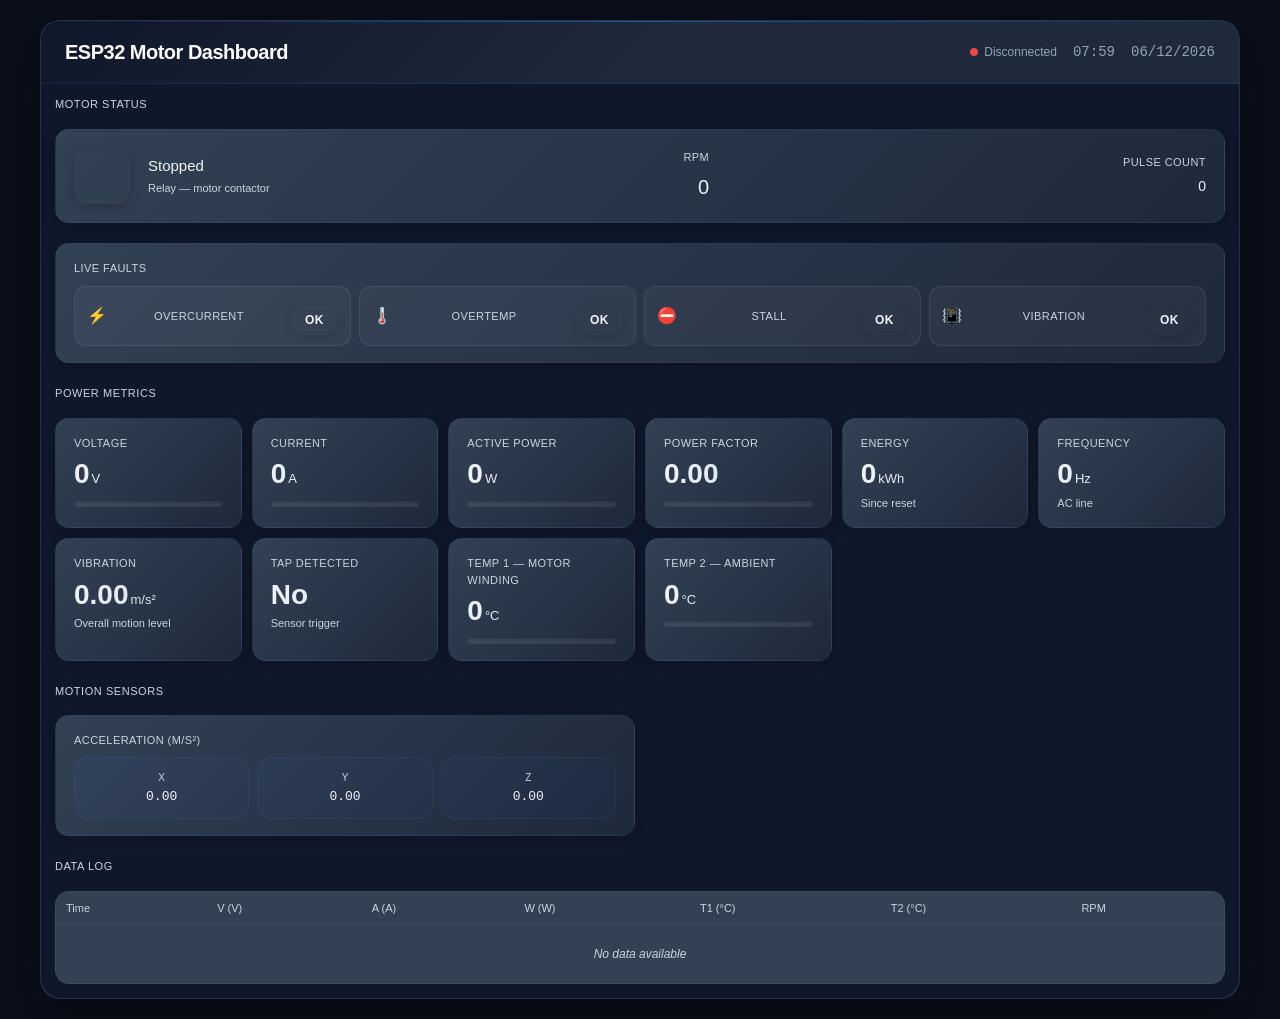
==== index.html @ fd0275a1 "Add files via upload" ====
<!DOCTYPE html>
<html lang="en">
<head>
  <meta charset="UTF-8">
  <meta name="viewport" content="width=device-width, initial-scale=1.0">
  <title>ESP32 Motor Dashboard</title>
  <link rel="stylesheet" href="app.css">
</head>
<body>
  <div class="container">
    <!-- Top Bar -->
    <div class="topbar">
      <h1>ESP32 Motor Dashboard</h1>
      <div class="topbar-right">
        <span class="status-indicator">
          <span class="status-dot" id="statusDot"></span>
          <span class="status-txt" id="statusText">Connecting...</span>
        </span>
        <span class="timestamp" id="timestamp">--:--:--</span>
        <span class="date" id="date">--/--/----</span>

      </div>
    </div>

    <!-- Motor Status Section -->
    <div class="section-title">Motor status</div>
    <div class="section-content">
      <div class="motor-status-card">
        <div class="motor-indicator" id="motorIndicator">
          <div class="motor-dot" id="motorDot"></div>
        </div>
        <div>
          <div class="motor-label" id="motorLabel">Stopped</div>
          <div class="motor-sublabel">Relay — motor contactor</div>
        </div>
        <div class="motor-stats">
          <div class="card-label">RPM</div>
          <div class="motor-value" id="rpm">0</div>
        </div>
        <div class="motor-stats">
          <div class="card-label">Pulse count</div>
          <div class="motor-pulse" id="pulse">0</div>
        </div>
      </div>
    </div>

    <!-- Faults Section -->
     <div class="section-content">
    <div class="card fault-summary-card">
      <div class="card-label">Live faults</div>
      <div class="faults-chips">
        <div class="fault-chip" data-icon="⚡">
          <span class="fault-name">Overcurrent</span>
          <span class="fault-state badge" id="fault_overcurrent">OK</span>
        </div>
        <div class="fault-chip" data-icon="🌡️">
          <span class="fault-name">Overtemp</span>
          <span class="fault-state badge" id="fault_overtemp">OK</span>
        </div>
        <div class="fault-chip" data-icon="⛔">
          <span class="fault-name">Stall</span>
          <span class="fault-state badge" id="fault_stall">OK</span>
        </div>
        <div class="fault-chip" data-icon="📳">
          <span class="fault-name">Vibration</span>
          <span class="fault-state badge" id="fault_vibration">OK</span>
        </div>
      </div>
    </div>
</div>
    <!-- Power Section -->
    <div class="section-title">Power metrics</div>
    <div class="grid">
      <div class="card">
        <div class="card-label">Voltage</div>
        <div class="card-value" id="voltage">0<span class="card-unit">V</span></div>
        <div class="mini-bar"><div class="mini-bar-fill" id="voltageBar"></div></div>
      </div>
      <div class="card">
        <div class="card-label">Current</div>
        <div class="card-value" id="current">0<span class="card-unit">A</span></div>
        <div class="mini-bar"><div class="mini-bar-fill" id="currentBar"></div></div>
      </div>
      <div class="card">
        <div class="card-label">Active power</div>
        <div class="card-value" id="power">0<span class="card-unit">W</span></div>
        <div class="mini-bar"><div class="mini-bar-fill" id="powerBar"></div></div>
      </div>
      <div class="card">
        <div class="card-label">Power factor</div>
        <div class="card-value" id="powerFactor">0.00</div>
        <div class="mini-bar"><div class="mini-bar-fill" id="powerFactorBar"></div></div>
      </div>
      <div class="card">
        <div class="card-label">Energy</div>
        <div class="card-value" id="energy">0<span class="card-unit">kWh</span></div>
        <div class="card-sub">Since reset</div>
      </div>
      <div class="card">
        <div class="card-label">Frequency</div>
        <div class="card-value" id="frequency">0<span class="card-unit">Hz</span></div>
        <div class="card-sub">AC line</div>
      </div>
      <div class="card">
        <div class="card-label">Vibration</div>
        <div class="card-value"><span id="vibrationMagnitude">0.00</span><span class="card-unit">m/s²</span></div>
        <div class="card-sub">Overall motion level</div>
      </div>
      <div class="card">
        <div class="card-label">Tap detected</div>
        <div class="card-value" id="tapValue">No</div>
        <div class="card-sub">Sensor trigger</div>
      </div>
      <div class="card">
        <div class="card-label">Temp 1 — Motor winding</div>
        <div class="card-value" id="temp1">0<span class="card-unit">°C</span></div>
        <div class="mini-bar"><div class="mini-bar-fill" id="temp1Bar"></div></div>
      </div>
      <div class="card">
        <div class="card-label">Temp 2 — Ambient</div>
        <div class="card-value" id="temp2">0<span class="card-unit">°C</span></div>
        <div class="mini-bar"><div class="mini-bar-fill" id="temp2Bar"></div></div>
      </div>
    </div>

    <!-- Vibration Section -->
    <div class="section-title">Motion sensors</div>
    <div class="grid grid-2col">
      <div class="card">
        <div class="card-label">Acceleration (m/s²)</div>
        <div class="accel-row">
          <div class="accel-cell">
            <div class="accel-axis">X</div>
            <div class="accel-val" id="accelX">0.00</div>
          </div>
          <div class="accel-cell">
            <div class="accel-axis">Y</div>
            <div class="accel-val" id="accelY">0.00</div>
          </div>
          <div class="accel-cell">
            <div class="accel-axis">Z</div>
            <div class="accel-val" id="accelZ">0.00</div>
          </div>
        </div>
      </div>
    </div>
    <!-- Data Log Section -->
    <div class="section-title">Data log</div>
    <div class="log-wrap">
      <div class="log-inner">
        <table class="log-table">
          <thead>
            <tr>
              <th>Time</th>
              <th>V (V)</th>
              <th>A (A)</th>
              <th>W (W)</th>
              <th>T1 (°C)</th>
              <th>T2 (°C)</th>
              <th>RPM</th>
            </tr>
          </thead>
          <tbody id="logBody">
            <tr><td colspan="7" class="no-data">No data available</td></tr>
          </tbody>
        </table>
      </div>
    </div>
  </div>

  <script src="app.js"></script>
</body>
</html>
---- app.css ----
:root {
  --color-primary: #0f172a;
  --color-primary-gradient: linear-gradient(135deg, #0f172a 0%, #1e293b 100%);
  --color-accent: #3b82f6;
  --color-accent-hover: #2563eb;
  --color-background-primary: #1e293b;
  --color-background-secondary: #0f172a;
  --color-background-tertiary: #334155;
  --color-text-primary: #f1f5f9;
  --color-text-secondary: #cbd5e1;
  --color-border-tertiary: #475569;
  --color-success: #10b981;
  --color-success-bg: #064e3b;
  --color-success-text: #86efac;
  --color-danger: #ef4444;
  --color-danger-bg: #7f1d1d;
  --color-danger-text: #fca5a5;
  --color-blue: #3b82f6;
  --color-orange: #f97316;
  --color-red: #dc2626;
  --color-green: #10b981;
  --border-radius-sm: 8px;
  --border-radius-md: 14px;
  --border-radius-lg: 20px;
}

* {
  box-sizing: border-box;
  margin: 0;
  padding: 0;
}

::selection {
  background: rgba(59, 130, 246, 0.3);
  color: var(--color-text-primary);
}

body {
  font-family: -apple-system, BlinkMacSystemFont, 'Segoe UI', Roboto, 'Helvetica Neue', Arial, sans-serif;
  background: #0a0f1a;
  color: var(--color-text-primary);
  line-height: 1.5;
  padding: 20px;
}

.container {
  max-width: 1200px;
  margin: 0 auto;
  background: var(--color-background-primary);
  border-radius: var(--border-radius-lg);
  box-shadow: 0 20px 60px rgba(0, 0, 0, 0.4), 0 0 1px rgba(255, 255, 255, 0.1) inset;
  overflow: hidden;
  border: 1px solid rgba(59, 130, 246, 0.1);
  backdrop-filter: blur(10px);
}

/* Top Bar */
.topbar {
  background: linear-gradient(135deg, #0f172a 0%, #1e293b 50%, #1e293b 100%);
  padding: 16px 24px;
  display: flex;
  align-items: center;
  justify-content: space-between;
  border-bottom: 1px solid rgba(59, 130, 246, 0.15);
  position: relative;
}

.topbar::before {
  content: '';
  position: absolute;
  top: 0;
  left: 0;
  right: 0;
  height: 1px;
  background: linear-gradient(90deg, transparent, rgba(59, 130, 246, 0.5), transparent);
  pointer-events: none;
}

.topbar h1 {
  color: #fff;
  font-size: 20px;
  font-weight: 600;
  letter-spacing: -0.5px;
}

.topbar-right {
  display: flex;
  align-items: center;
  gap: 16px;
}

.status-indicator {
  display: flex;
  align-items: center;
  gap: 6px;
}

.status-dot {
  width: 8px;
  height: 8px;
  border-radius: 50%;
  background: #64748b;
  transition: background 0.3s;
}

.status-dot.connected {
  background: var(--color-success);
  box-shadow: 0 0 8px var(--color-success);
}

.status-dot.error {
  background: var(--color-danger);
}

.status-txt {
  color: #94a3b8;
  font-size: 12px;
}

.timestamp {
  color: #94a3b8;
  font-size: 14px;
  font-family: 'Courier New', monospace;
}

.date {
  color: #94a3b8;
  font-size: 14px;
  font-family: 'Courier New', monospace;
}

/* Sections */
.section-title {
  font-size: 11px;
  font-weight: 500;
  color: var(--color-text-secondary);
  padding: 12px 14px 6px;
  background: var(--color-background-secondary);
  text-transform: uppercase;
  letter-spacing: 0.05em;
}

.section-content {
  padding: 10px 14px;
  background: var(--color-background-secondary);
}

/* Motor Status Card */
.motor-status-card {
  background: linear-gradient(135deg, #334155 0%, #1e293b 100%);
  border: 1px solid rgba(59, 130, 246, 0.1);
  border-radius: var(--border-radius-md);
  padding: 18px;
  display: flex;
  align-items: center;
  gap: 18px;
  box-shadow: 0 4px 16px rgba(0, 0, 0, 0.2);
  transition: all 0.3s ease;
}

.motor-status-card:hover {
  border-color: rgba(59, 130, 246, 0.3);
  box-shadow: 0 8px 24px rgba(59, 130, 246, 0.1);
}

.motor-indicator {
  width: 56px;
  height: 56px;
  border-radius: 12px;
  display: flex;
  align-items: center;
  justify-content: center;
  flex-shrink: 0;
  transition: all 0.3s ease;
  box-shadow: 0 4px 12px rgba(0, 0, 0, 0.2);
}

.motor-indicator.on {
  background: var(--color-success-bg);
  box-shadow: 0 0 20px rgba(16, 185, 129, 0.5);
}

.motor-indicator.off {
  background: var(--color-danger-bg);
  box-shadow: 0 0 20px rgba(239, 68, 68, 0.5);
}
.motor-dot {
  width: 16px;
  height: 16px;
  border-radius: 50%;
  transition: background 0.3s;
}

.motor-dot.on {
  background: var(--color-success-text);
  box-shadow: 0 0 10px var(--color-success);
}

.motor-dot.off {
  background: var(--color-danger-text);
}

.motor-label {
  font-size: 15px;
  font-weight: 500;
  color: var(--color-text-primary);
}

.motor-sublabel {
  font-size: 11px;
  color: var(--color-text-secondary);
  margin-top: 2px;
}

.motor-stats {
  margin-left: auto;
  text-align: right;
}

.motor-stats:first-of-type {
  margin-left: auto;
}

.motor-value {
  font-size: 20px;
  font-weight: 500;
  color: var(--color-text-primary);
}

.motor-pulse {
  font-size: 14px;
  font-weight: 500;
  color: var(--color-text-primary);
}

/* Faults */
.fault-summary-card {
  padding: 12px 16px;
}

.faults-chips {
  display: grid;
  grid-template-columns: repeat(auto-fit, minmax(180px, 1fr));
  gap: 8px;
  margin-top: 10px;
}

.fault-chip {
  display: flex;
  align-items: center;
  justify-content: space-between;
  gap: 10px;
  background: rgba(255, 255, 255, 0.04);
  border: 1px solid rgba(255, 255, 255, 0.08);
  border-radius: 12px;
  padding: 10px 12px;
  min-height: 48px;
  min-width: 0;
}

.fault-chip::before {
  content: attr(data-icon);
  display: inline-flex;
  align-items: center;
  justify-content: center;
  width: 20px;
  height: 20px;
}

.fault-name {
  font-size: 11px;
  color: var(--color-text-secondary);
  text-transform: uppercase;
  letter-spacing: 0.04em;
}

.fault-state {
  margin-top: 0;
  padding: 4px 10px;
  font-size: 11px;
}

/* Grid Layout */
.grid {
  display: grid;
  grid-template-columns: repeat(auto-fill, minmax(160px, 1fr));
  gap: 10px;
  padding: 10px 14px;
  background: var(--color-background-secondary);
}

.grid-2col {
  grid-template-columns: 1fr 1fr;
}

/* Cards */
.card {
  background: linear-gradient(135deg, #334155 0%, #1e293b 100%);
  border: 1px solid rgba(59, 130, 246, 0.1);
  border-radius: var(--border-radius-md);
  padding: 16px 18px;
  transition: all 0.3s cubic-bezier(0.4, 0, 0.2, 1);
  box-shadow: 0 4px 12px rgba(0, 0, 0, 0.15);
  position: relative;
  overflow: hidden;
}

.card::before {
  content: '';
  position: absolute;
  top: 0;
  left: -100%;
  width: 100%;
  height: 100%;
  background: linear-gradient(90deg, transparent, rgba(255, 255, 255, 0.05), transparent);
  transition: left 0.5s ease;
  pointer-events: none;
}

.card:hover {
  box-shadow: 0 12px 28px rgba(59, 130, 246, 0.15);
  border-color: rgba(59, 130, 246, 0.3);
  transform: translateY(-2px);
}

.card:hover::before {
  left: 100%;
}

.card-label {
  font-size: 11px;
  color: var(--color-text-secondary);
  text-transform: uppercase;
  letter-spacing: 0.04em;
  margin-bottom: 6px;
}

.card-value {
  font-size: 28px;
  font-weight: 700;
  color: #fff;
  line-height: 1.2;
  background: linear-gradient(135deg, #f1f5f9 0%, #cbd5e1 100%);
  -webkit-background-clip: text;
  -webkit-text-fill-color: transparent;
  background-clip: text;
}

.card-unit {
  font-size: 13px;
  color: var(--color-text-secondary);
  font-weight: 400;
  margin-left: 2px;
}

.card-sub {
  font-size: 11px;
  color: var(--color-text-secondary);
  margin-top: 4px;
}

/* Progress Bars */
.mini-bar {
  width: 100%;
  height: 6px;
  background: rgba(255, 255, 255, 0.08);
  border-radius: 3px;
  margin-top: 10px;
  overflow: hidden;
  box-shadow: inset 0 1px 2px rgba(0, 0, 0, 0.2);
}

.mini-bar-fill {
  height: 100%;
  border-radius: 3px;
  transition: width 0.5s cubic-bezier(0.4, 0, 0.2, 1);
  box-shadow: 0 0 8px rgba(59, 130, 246, 0.3);
}

/* Acceleration */
.accel-row {
  display: flex;
  gap: 8px;
  margin-top: 8px;
}

.accel-cell {
  flex: 1;
  background: linear-gradient(135deg, rgba(59, 130, 246, 0.05) 0%, rgba(59, 130, 246, 0.02) 100%);
  border-radius: var(--border-radius-md);
  padding: 12px;
  text-align: center;
  border: 1px solid rgba(59, 130, 246, 0.1);
  transition: all 0.3s ease;
}

.accel-cell:hover {
  background: linear-gradient(135deg, rgba(59, 130, 246, 0.08) 0%, rgba(59, 130, 246, 0.04) 100%);
  border-color: rgba(59, 130, 246, 0.2);
}

.accel-axis {
  font-size: 10px;
  color: var(--color-text-secondary);
  font-weight: 500;
}

.accel-val {
  font-size: 13px;
  font-weight: 500;
  color: var(--color-text-primary);
  margin-top: 2px;
  font-family: 'Courier New', monospace;
}

/* Badge */
.badge {
  display: inline-block;
  padding: 6px 14px;
  border-radius: var(--border-radius-md);
  font-size: 12px;
  font-weight: 600;
  margin-top: 8px;
  letter-spacing: 0.5px;
  box-shadow: 0 2px 8px rgba(0, 0, 0, 0.15);
  transition: all 0.3s ease;
}

.badge:hover {
  transform: scale(1.05);
}

/* .badge-on {
  background: linear-gradient(135deg, var(--color-success-bg) 0%, rgba(16, 185, 129, 0.3) 100%);
  color: var(--color-success-text);
  border: 1px solid rgba(16, 185, 129, 0.3);
}

.badge-off {
  background: linear-gradient(135deg, var(--color-danger-bg) 0%, rgba(239, 68, 68, 0.3) 100%);
  color: var(--color-danger-text);
  border: 1px solid rgba(239, 68, 68, 0.3);
} */

.badge-on {
  background: linear-gradient(135deg, var(--color-danger-bg) 0%, rgba(239, 68, 68, 0.3) 100%);
  color: var(--color-danger-text);
}

.badge-on {
  animation: blink 1s infinite;
}

@keyframes blink {
  0%, 100% { opacity: 1; }
  50% { opacity: 0.4; }
}

.badge-off {
  background: linear-gradient(135deg, var(--color-success-bg) 0%, rgba(16, 185, 129, 0.3) 100%);
  color: var(--color-success-text);
}
/* Data Log */
.log-wrap {
  padding: 10px 14px 14px;
  background: var(--color-background-secondary);
  border-radius: 0 0 var(--border-radius-lg) var(--border-radius-lg);
}

.log-inner {
  background: #334155;
  border: 1px solid rgba(255, 255, 255, 0.05);
  border-radius: var(--border-radius-md);
  overflow: auto;
  max-height: 300px;
}

.log-table {
  width: 100%;
  border-collapse: collapse;
  font-size: 12px;
}

.log-table th {
  text-align: left;
  padding: 8px 10px;
  color: var(--color-text-secondary);
  font-weight: 500;
  border-bottom: 1px solid rgba(255, 255, 255, 0.05);
  font-size: 11px;
  position: sticky;
  top: 0;
  background: #334155;
}

.log-table td {
  padding: 6px 10px;
  color: var(--color-text-primary);
  border-bottom: 1px solid rgba(255, 255, 255, 0.05);
}

.log-table tr:last-child td {
  border-bottom: none;
}

.log-table .no-data {
  text-align: center;
  color: var(--color-text-secondary);
  font-style: italic;
  padding: 20px;
}

/* Responsive */
@media (max-width: 768px) {
  body {
    padding: 10px;
  }

  .topbar {
    flex-direction: column;
    gap: 8px;
    text-align: center;
  }

  .topbar-right {
    width: 100%;
    justify-content: center;
  }

  .grid {
    grid-template-columns: 1fr;
  }

  .grid-2col {
    grid-template-columns: 1fr;
  }

  .motor-status-card {
    flex-wrap: wrap;
  }

  .motor-stats {
    margin-left: 0;
  }
}
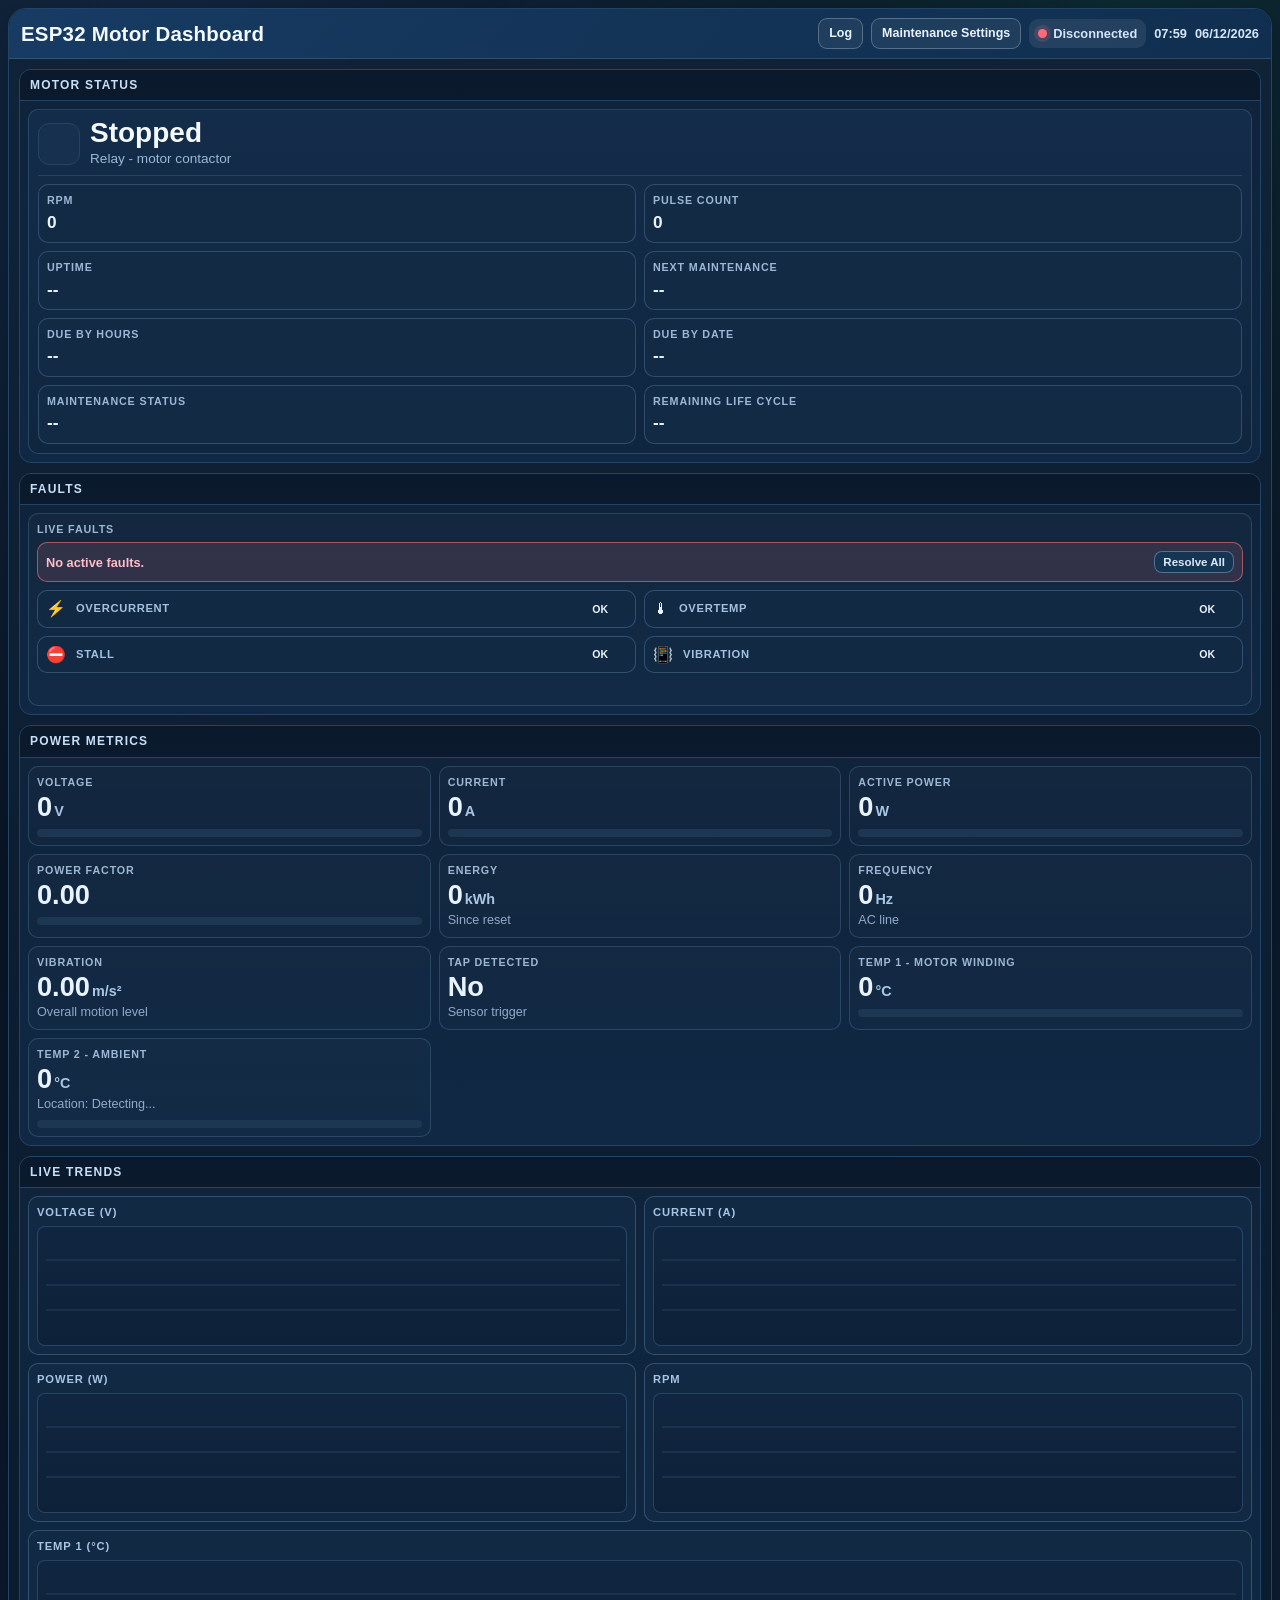
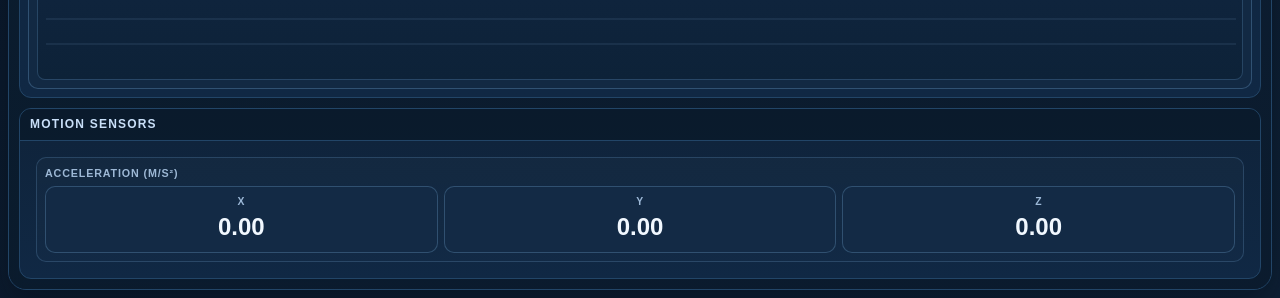
==== commit cb05e759: "Add files via upload" ====
--- a/index.html
+++ b/index.html
@@ -1,173 +1,230 @@
-<!DOCTYPE html>
-<html lang="en">
-<head>
-  <meta charset="UTF-8">
-  <meta name="viewport" content="width=device-width, initial-scale=1.0">
-  <title>ESP32 Motor Dashboard</title>
-  <link rel="stylesheet" href="app.css">
-</head>
-<body>
-  <div class="container">
-    <!-- Top Bar -->
-    <div class="topbar">
-      <h1>ESP32 Motor Dashboard</h1>
-      <div class="topbar-right">
-        <span class="status-indicator">
-          <span class="status-dot" id="statusDot"></span>
-          <span class="status-txt" id="statusText">Connecting...</span>
-        </span>
-        <span class="timestamp" id="timestamp">--:--:--</span>
-        <span class="date" id="date">--/--/----</span>
-
-      </div>
-    </div>
-
-    <!-- Motor Status Section -->
-    <div class="section-title">Motor status</div>
-    <div class="section-content">
-      <div class="motor-status-card">
-        <div class="motor-indicator" id="motorIndicator">
-          <div class="motor-dot" id="motorDot"></div>
-        </div>
-        <div>
-          <div class="motor-label" id="motorLabel">Stopped</div>
-          <div class="motor-sublabel">Relay — motor contactor</div>
-        </div>
-        <div class="motor-stats">
-          <div class="card-label">RPM</div>
-          <div class="motor-value" id="rpm">0</div>
-        </div>
-        <div class="motor-stats">
-          <div class="card-label">Pulse count</div>
-          <div class="motor-pulse" id="pulse">0</div>
-        </div>
-      </div>
-    </div>
-
-    <!-- Faults Section -->
-     <div class="section-content">
-    <div class="card fault-summary-card">
-      <div class="card-label">Live faults</div>
-      <div class="faults-chips">
-        <div class="fault-chip" data-icon="⚡">
-          <span class="fault-name">Overcurrent</span>
-          <span class="fault-state badge" id="fault_overcurrent">OK</span>
-        </div>
-        <div class="fault-chip" data-icon="🌡️">
-          <span class="fault-name">Overtemp</span>
-          <span class="fault-state badge" id="fault_overtemp">OK</span>
-        </div>
-        <div class="fault-chip" data-icon="⛔">
-          <span class="fault-name">Stall</span>
-          <span class="fault-state badge" id="fault_stall">OK</span>
-        </div>
-        <div class="fault-chip" data-icon="📳">
-          <span class="fault-name">Vibration</span>
-          <span class="fault-state badge" id="fault_vibration">OK</span>
-        </div>
-      </div>
-    </div>
-</div>
-    <!-- Power Section -->
-    <div class="section-title">Power metrics</div>
-    <div class="grid">
-      <div class="card">
-        <div class="card-label">Voltage</div>
-        <div class="card-value" id="voltage">0<span class="card-unit">V</span></div>
-        <div class="mini-bar"><div class="mini-bar-fill" id="voltageBar"></div></div>
-      </div>
-      <div class="card">
-        <div class="card-label">Current</div>
-        <div class="card-value" id="current">0<span class="card-unit">A</span></div>
-        <div class="mini-bar"><div class="mini-bar-fill" id="currentBar"></div></div>
-      </div>
-      <div class="card">
-        <div class="card-label">Active power</div>
-        <div class="card-value" id="power">0<span class="card-unit">W</span></div>
-        <div class="mini-bar"><div class="mini-bar-fill" id="powerBar"></div></div>
-      </div>
-      <div class="card">
-        <div class="card-label">Power factor</div>
-        <div class="card-value" id="powerFactor">0.00</div>
-        <div class="mini-bar"><div class="mini-bar-fill" id="powerFactorBar"></div></div>
-      </div>
-      <div class="card">
-        <div class="card-label">Energy</div>
-        <div class="card-value" id="energy">0<span class="card-unit">kWh</span></div>
-        <div class="card-sub">Since reset</div>
-      </div>
-      <div class="card">
-        <div class="card-label">Frequency</div>
-        <div class="card-value" id="frequency">0<span class="card-unit">Hz</span></div>
-        <div class="card-sub">AC line</div>
-      </div>
-      <div class="card">
-        <div class="card-label">Vibration</div>
-        <div class="card-value"><span id="vibrationMagnitude">0.00</span><span class="card-unit">m/s²</span></div>
-        <div class="card-sub">Overall motion level</div>
-      </div>
-      <div class="card">
-        <div class="card-label">Tap detected</div>
-        <div class="card-value" id="tapValue">No</div>
-        <div class="card-sub">Sensor trigger</div>
-      </div>
-      <div class="card">
-        <div class="card-label">Temp 1 — Motor winding</div>
-        <div class="card-value" id="temp1">0<span class="card-unit">°C</span></div>
-        <div class="mini-bar"><div class="mini-bar-fill" id="temp1Bar"></div></div>
-      </div>
-      <div class="card">
-        <div class="card-label">Temp 2 — Ambient</div>
-        <div class="card-value" id="temp2">0<span class="card-unit">°C</span></div>
-        <div class="mini-bar"><div class="mini-bar-fill" id="temp2Bar"></div></div>
-      </div>
-    </div>
-
-    <!-- Vibration Section -->
-    <div class="section-title">Motion sensors</div>
-    <div class="grid grid-2col">
-      <div class="card">
-        <div class="card-label">Acceleration (m/s²)</div>
-        <div class="accel-row">
-          <div class="accel-cell">
-            <div class="accel-axis">X</div>
-            <div class="accel-val" id="accelX">0.00</div>
-          </div>
-          <div class="accel-cell">
-            <div class="accel-axis">Y</div>
-            <div class="accel-val" id="accelY">0.00</div>
-          </div>
-          <div class="accel-cell">
-            <div class="accel-axis">Z</div>
-            <div class="accel-val" id="accelZ">0.00</div>
-          </div>
-        </div>
-      </div>
-    </div>
-    <!-- Data Log Section -->
-    <div class="section-title">Data log</div>
-    <div class="log-wrap">
-      <div class="log-inner">
-        <table class="log-table">
-          <thead>
-            <tr>
-              <th>Time</th>
-              <th>V (V)</th>
-              <th>A (A)</th>
-              <th>W (W)</th>
-              <th>T1 (°C)</th>
-              <th>T2 (°C)</th>
-              <th>RPM</th>
-            </tr>
-          </thead>
-          <tbody id="logBody">
-            <tr><td colspan="7" class="no-data">No data available</td></tr>
-          </tbody>
-        </table>
-      </div>
-    </div>
-  </div>
-
-  <script src="app.js"></script>
-</body>
-</html>+﻿<!DOCTYPE html>
+<html lang="en">
+<head>
+  <meta charset="UTF-8">
+  <meta name="viewport" content="width=device-width, initial-scale=1.0">
+  <title>ESP32 Motor Dashboard</title>
+  <link rel="stylesheet" href="app.css">
+</head>
+<body>
+  <div class="container">
+    <div class="topbar">
+      <h1>ESP32 Motor Dashboard</h1>
+      <div class="topbar-right">
+        <a class="top-link" href="log.html">Log</a>
+        <a class="top-link" href="settings.html">Maintenance Settings</a>
+        <span class="status-indicator">
+          <span class="status-dot" id="statusDot"></span>
+          <span class="status-txt" id="statusText">Connecting...</span>
+        </span>
+        <span class="timestamp" id="timestamp">--:--:--</span>
+        <span class="date" id="date">--/--/----</span>
+      </div>
+    </div>
+
+    <div class="dashboard-main dashboard-main-home">
+      <div class="dashboard-col dashboard-col-left">
+        <section class="dashboard-panel panel-motor">
+          <div class="section-title">Motor status</div>
+          <div class="section-content">
+            <div class="motor-status-card">
+              <div class="motor-header">
+                <div class="motor-indicator" id="motorIndicator">
+                  <div class="motor-dot" id="motorDot"></div>
+                </div>
+                <div class="motor-state">
+                  <div class="motor-label" id="motorLabel">Stopped</div>
+                  <div class="motor-sublabel">Relay - motor contactor</div>
+                </div>
+              </div>
+              <div class="motor-metrics-grid">
+                <div class="motor-stats">
+                  <div class="card-label">RPM</div>
+                  <div class="motor-value" id="rpm">0</div>
+                </div>
+                <div class="motor-stats">
+                  <div class="card-label">Pulse count</div>
+                  <div class="motor-pulse" id="pulse">0</div>
+                </div>
+                <div class="motor-stats">
+                  <div class="card-label">Uptime</div>
+                  <div class="motor-pulse" id="uptimeValue">--</div>
+                </div>
+                <div class="motor-stats">
+                  <div class="card-label">Next maintenance</div>
+                  <div class="motor-pulse" id="nextMaintenanceValue">--</div>
+                </div>
+                <div class="motor-stats">
+                  <div class="card-label">Due by hours</div>
+                  <div class="motor-pulse" id="dueByHoursValue">--</div>
+                </div>
+                <div class="motor-stats">
+                  <div class="card-label">Due by date</div>
+                  <div class="motor-pulse" id="dueByDateValue">--</div>
+                </div>
+                <div class="motor-stats">
+                  <div class="card-label">Maintenance status</div>
+                  <div class="motor-pulse" id="maintenanceStatusValue">--</div>
+                </div>
+                <div class="motor-stats">
+                  <div class="card-label">Remaining life cycle</div>
+                  <div class="motor-pulse" id="remainingLifeCycleValue">--</div>
+                </div>
+              </div>
+            </div>
+          </div>
+        </section>
+
+        <section class="dashboard-panel panel-faults">
+          <div class="section-title">Faults</div>
+          <div class="section-content">
+            <div class="card fault-summary-card">
+              <div class="card-label">Live faults</div>
+              <div class="fault-alert" id="faultAlert" hidden>
+                <div class="fault-alert-text" id="faultAlertText">No active faults.</div>
+                <button class="fault-action-btn" id="resolveAllFaultsBtn" type="button">Resolve All</button>
+              </div>
+              <div class="faults-chips">
+                <div class="fault-chip" data-icon="&#9889;">
+                  <span class="fault-name">Overcurrent</span>
+                  <span class="fault-state badge" id="fault_overcurrent">OK</span>
+                  <button class="fault-action-btn fault-action-inline" id="fault_overcurrent_action" type="button" hidden>Resolve</button>
+                </div>
+                <div class="fault-chip" data-icon="&#127777;">
+                  <span class="fault-name">Overtemp</span>
+                  <span class="fault-state badge" id="fault_overtemp">OK</span>
+                  <button class="fault-action-btn fault-action-inline" id="fault_overtemp_action" type="button" hidden>Resolve</button>
+                </div>
+                <div class="fault-chip" data-icon="&#9940;">
+                  <span class="fault-name">Stall</span>
+                  <span class="fault-state badge" id="fault_stall">OK</span>
+                  <button class="fault-action-btn fault-action-inline" id="fault_stall_action" type="button" hidden>Resolve</button>
+                </div>
+                <div class="fault-chip" data-icon="&#128243;">
+                  <span class="fault-name">Vibration</span>
+                  <span class="fault-state badge" id="fault_vibration">OK</span>
+                  <button class="fault-action-btn fault-action-inline" id="fault_vibration_action" type="button" hidden>Resolve</button>
+                </div>
+              </div>
+              <div class="fault-action-status" id="faultActionStatus"></div>
+            </div>
+          </div>
+        </section>
+
+        <section class="dashboard-panel dashboard-panel-power panel-power">
+          <div class="section-title">Power metrics</div>
+          <div class="grid grid-power">
+            <div class="card">
+              <div class="card-label">Voltage</div>
+              <div class="card-value" id="voltage">0<span class="card-unit">V</span></div>
+              <div class="mini-bar"><div class="mini-bar-fill" id="voltageBar"></div></div>
+            </div>
+            <div class="card">
+              <div class="card-label">Current</div>
+              <div class="card-value" id="current">0<span class="card-unit">A</span></div>
+              <div class="mini-bar"><div class="mini-bar-fill" id="currentBar"></div></div>
+            </div>
+            <div class="card">
+              <div class="card-label">Active power</div>
+              <div class="card-value" id="power">0<span class="card-unit">W</span></div>
+              <div class="mini-bar"><div class="mini-bar-fill" id="powerBar"></div></div>
+            </div>
+            <div class="card">
+              <div class="card-label">Power factor</div>
+              <div class="card-value" id="powerFactor">0.00</div>
+              <div class="mini-bar"><div class="mini-bar-fill" id="powerFactorBar"></div></div>
+            </div>
+            <div class="card">
+              <div class="card-label">Energy</div>
+              <div class="card-value" id="energy">0<span class="card-unit">kWh</span></div>
+              <div class="card-sub">Since reset</div>
+            </div>
+            <div class="card">
+              <div class="card-label">Frequency</div>
+              <div class="card-value" id="frequency">0<span class="card-unit">Hz</span></div>
+              <div class="card-sub">AC line</div>
+            </div>
+            <div class="card">
+              <div class="card-label">Vibration</div>
+              <div class="card-value"><span id="vibrationMagnitude">0.00</span><span class="card-unit">m/s²</span></div>
+              <div class="card-sub">Overall motion level</div>
+            </div>
+            <div class="card">
+              <div class="card-label">Tap detected</div>
+              <div class="card-value" id="tapValue">No</div>
+              <div class="card-sub">Sensor trigger</div>
+            </div>
+            <div class="card">
+              <div class="card-label">Temp 1 - Motor winding</div>
+              <div class="card-value" id="temp1">0<span class="card-unit">°C</span></div>
+              <div class="mini-bar"><div class="mini-bar-fill" id="temp1Bar"></div></div>
+            </div>
+            <div class="card">
+              <div class="card-label">Temp 2 - Ambient</div>
+              <div class="card-value" id="temp2">0<span class="card-unit">°C</span></div>
+              <div class="card-sub" id="ambientLocationLabel">Location: Detecting...</div>
+              <div class="mini-bar"><div class="mini-bar-fill" id="temp2Bar"></div></div>
+            </div>
+          </div>
+        </section>
+
+        <section class="dashboard-panel">
+          <div class="section-title">Live trends</div>
+          <div class="section-content">
+            <div class="trend-grid">
+              <div class="trend-card">
+                <div class="trend-title">Voltage (V)</div>
+                <canvas id="trendVoltage" class="trend-canvas" width="420" height="120"></canvas>
+              </div>
+              <div class="trend-card">
+                <div class="trend-title">Current (A)</div>
+                <canvas id="trendCurrent" class="trend-canvas" width="420" height="120"></canvas>
+              </div>
+              <div class="trend-card">
+                <div class="trend-title">Power (W)</div>
+                <canvas id="trendPower" class="trend-canvas" width="420" height="120"></canvas>
+              </div>
+              <div class="trend-card">
+                <div class="trend-title">RPM</div>
+                <canvas id="trendRpm" class="trend-canvas" width="420" height="120"></canvas>
+              </div>
+              <div class="trend-card trend-card-wide">
+                <div class="trend-title">Temp 1 (°C)</div>
+                <canvas id="trendTemp1" class="trend-canvas" width="860" height="120"></canvas>
+              </div>
+            </div>
+          </div>
+        </section>
+
+        <section class="dashboard-panel panel-motion">
+          <div class="section-title">Motion sensors</div>
+          <div class="section-content">
+            <div class="grid grid-2col">
+              <div class="card">
+                <div class="card-label">Acceleration (m/s²)</div>
+                <div class="accel-row">
+                  <div class="accel-cell">
+                    <div class="accel-axis">X</div>
+                    <div class="accel-val" id="accelX">0.00</div>
+                  </div>
+                  <div class="accel-cell">
+                    <div class="accel-axis">Y</div>
+                    <div class="accel-val" id="accelY">0.00</div>
+                  </div>
+                  <div class="accel-cell">
+                    <div class="accel-axis">Z</div>
+                    <div class="accel-val" id="accelZ">0.00</div>
+                  </div>
+                </div>
+              </div>
+            </div>
+          </div>
+        </section>
+
+      </div>
+    </div>
+  </div>
+
+  <script src="app.js"></script>
+</body>
+</html>
--- a/app.css
+++ b/app.css
@@ -1,27 +1,24 @@
 :root {
-  --color-primary: #0f172a;
-  --color-primary-gradient: linear-gradient(135deg, #0f172a 0%, #1e293b 100%);
-  --color-accent: #3b82f6;
-  --color-accent-hover: #2563eb;
-  --color-background-primary: #1e293b;
-  --color-background-secondary: #0f172a;
-  --color-background-tertiary: #334155;
-  --color-text-primary: #f1f5f9;
-  --color-text-secondary: #cbd5e1;
-  --color-border-tertiary: #475569;
-  --color-success: #10b981;
-  --color-success-bg: #064e3b;
-  --color-success-text: #86efac;
-  --color-danger: #ef4444;
-  --color-danger-bg: #7f1d1d;
-  --color-danger-text: #fca5a5;
-  --color-blue: #3b82f6;
-  --color-orange: #f97316;
-  --color-red: #dc2626;
-  --color-green: #10b981;
-  --border-radius-sm: 8px;
-  --border-radius-md: 14px;
-  --border-radius-lg: 20px;
+  --bg: #081321;
+  --bg-soft: #0b1a2d;
+  --surface: #0f233a;
+  --surface-2: #102844;
+  --surface-3: #132f4f;
+  --border: #224567;
+  --border-strong: #2d5b87;
+  --text: #e9f3ff;
+  --text-soft: #9db8d5;
+  --title: #c9dff8;
+  --primary: #4da3ff;
+  --primary-soft: rgba(77, 163, 255, 0.16);
+  --success: #25d28b;
+  --success-soft: rgba(37, 210, 139, 0.16);
+  --danger: #ff6b7a;
+  --danger-soft: rgba(255, 107, 122, 0.15);
+  --warning: #ffbf66;
+  --warning-soft: rgba(255, 191, 102, 0.16);
+  --shadow: 0 14px 36px rgba(3, 8, 16, 0.36);
+  --radius: 12px;
 }
 
 * {
@@ -30,516 +27,676 @@
   padding: 0;
 }
 
-::selection {
-  background: rgba(59, 130, 246, 0.3);
-  color: var(--color-text-primary);
-}
-
 body {
-  font-family: -apple-system, BlinkMacSystemFont, 'Segoe UI', Roboto, 'Helvetica Neue', Arial, sans-serif;
-  background: #0a0f1a;
-  color: var(--color-text-primary);
-  line-height: 1.5;
-  padding: 20px;
+  font-family: "Segoe UI", "IBM Plex Sans", "Trebuchet MS", Arial, sans-serif;
+  background:
+    radial-gradient(circle at 10% 6%, rgba(77, 163, 255, 0.14), transparent 36%),
+    radial-gradient(circle at 88% 0%, rgba(37, 210, 139, 0.1), transparent 30%),
+    linear-gradient(145deg, var(--bg) 0%, var(--bg-soft) 60%, #0e2035 100%);
+  color: var(--text);
+  line-height: 1.35;
+  padding: 8px;
 }
 
 .container {
-  max-width: 1200px;
+  max-width: 1500px;
   margin: 0 auto;
-  background: var(--color-background-primary);
-  border-radius: var(--border-radius-lg);
-  box-shadow: 0 20px 60px rgba(0, 0, 0, 0.4), 0 0 1px rgba(255, 255, 255, 0.1) inset;
+  background: rgba(9, 22, 37, 0.76);
+  border: 1px solid var(--border);
+  border-radius: 18px;
+  box-shadow: var(--shadow);
   overflow: hidden;
-  border: 1px solid rgba(59, 130, 246, 0.1);
-  backdrop-filter: blur(10px);
-}
-
-/* Top Bar */
+  backdrop-filter: blur(6px);
+}
+
 .topbar {
-  background: linear-gradient(135deg, #0f172a 0%, #1e293b 50%, #1e293b 100%);
-  padding: 16px 24px;
-  display: flex;
-  align-items: center;
-  justify-content: space-between;
-  border-bottom: 1px solid rgba(59, 130, 246, 0.15);
-  position: relative;
-}
-
-.topbar::before {
-  content: '';
-  position: absolute;
-  top: 0;
-  left: 0;
-  right: 0;
-  height: 1px;
-  background: linear-gradient(90deg, transparent, rgba(59, 130, 246, 0.5), transparent);
-  pointer-events: none;
-}
-
-.topbar h1 {
-  color: #fff;
-  font-size: 20px;
-  font-weight: 600;
-  letter-spacing: -0.5px;
-}
-
-.topbar-right {
-  display: flex;
-  align-items: center;
-  gap: 16px;
-}
-
-.status-indicator {
-  display: flex;
-  align-items: center;
-  gap: 6px;
-}
-
-.status-dot {
-  width: 8px;
-  height: 8px;
-  border-radius: 50%;
-  background: #64748b;
-  transition: background 0.3s;
-}
-
-.status-dot.connected {
-  background: var(--color-success);
-  box-shadow: 0 0 8px var(--color-success);
-}
-
-.status-dot.error {
-  background: var(--color-danger);
-}
-
-.status-txt {
-  color: #94a3b8;
-  font-size: 12px;
-}
-
-.timestamp {
-  color: #94a3b8;
-  font-size: 14px;
-  font-family: 'Courier New', monospace;
-}
-
-.date {
-  color: #94a3b8;
-  font-size: 14px;
-  font-family: 'Courier New', monospace;
-}
-
-/* Sections */
-.section-title {
-  font-size: 11px;
-  font-weight: 500;
-  color: var(--color-text-secondary);
-  padding: 12px 14px 6px;
-  background: var(--color-background-secondary);
-  text-transform: uppercase;
-  letter-spacing: 0.05em;
-}
-
-.section-content {
-  padding: 10px 14px;
-  background: var(--color-background-secondary);
-}
-
-/* Motor Status Card */
-.motor-status-card {
-  background: linear-gradient(135deg, #334155 0%, #1e293b 100%);
-  border: 1px solid rgba(59, 130, 246, 0.1);
-  border-radius: var(--border-radius-md);
-  padding: 18px;
-  display: flex;
-  align-items: center;
-  gap: 18px;
-  box-shadow: 0 4px 16px rgba(0, 0, 0, 0.2);
-  transition: all 0.3s ease;
-}
-
-.motor-status-card:hover {
-  border-color: rgba(59, 130, 246, 0.3);
-  box-shadow: 0 8px 24px rgba(59, 130, 246, 0.1);
-}
-
-.motor-indicator {
-  width: 56px;
-  height: 56px;
-  border-radius: 12px;
-  display: flex;
-  align-items: center;
-  justify-content: center;
-  flex-shrink: 0;
-  transition: all 0.3s ease;
-  box-shadow: 0 4px 12px rgba(0, 0, 0, 0.2);
-}
-
-.motor-indicator.on {
-  background: var(--color-success-bg);
-  box-shadow: 0 0 20px rgba(16, 185, 129, 0.5);
-}
-
-.motor-indicator.off {
-  background: var(--color-danger-bg);
-  box-shadow: 0 0 20px rgba(239, 68, 68, 0.5);
-}
-.motor-dot {
-  width: 16px;
-  height: 16px;
-  border-radius: 50%;
-  transition: background 0.3s;
-}
-
-.motor-dot.on {
-  background: var(--color-success-text);
-  box-shadow: 0 0 10px var(--color-success);
-}
-
-.motor-dot.off {
-  background: var(--color-danger-text);
-}
-
-.motor-label {
-  font-size: 15px;
-  font-weight: 500;
-  color: var(--color-text-primary);
-}
-
-.motor-sublabel {
-  font-size: 11px;
-  color: var(--color-text-secondary);
-  margin-top: 2px;
-}
-
-.motor-stats {
-  margin-left: auto;
-  text-align: right;
-}
-
-.motor-stats:first-of-type {
-  margin-left: auto;
-}
-
-.motor-value {
-  font-size: 20px;
-  font-weight: 500;
-  color: var(--color-text-primary);
-}
-
-.motor-pulse {
-  font-size: 14px;
-  font-weight: 500;
-  color: var(--color-text-primary);
-}
-
-/* Faults */
-.fault-summary-card {
-  padding: 12px 16px;
-}
-
-.faults-chips {
-  display: grid;
-  grid-template-columns: repeat(auto-fit, minmax(180px, 1fr));
-  gap: 8px;
-  margin-top: 10px;
-}
-
-.fault-chip {
+  background: linear-gradient(130deg, #173b63 0%, #133457 48%, #102f50 100%);
+  color: #f4f9ff;
+  padding: 9px 12px;
   display: flex;
   align-items: center;
   justify-content: space-between;
   gap: 10px;
-  background: rgba(255, 255, 255, 0.04);
-  border: 1px solid rgba(255, 255, 255, 0.08);
-  border-radius: 12px;
-  padding: 10px 12px;
-  min-height: 48px;
-  min-width: 0;
+  border-bottom: 1px solid rgba(255, 255, 255, 0.12);
+}
+
+.topbar h1 {
+  font-size: 1.28rem;
+  font-weight: 700;
+  letter-spacing: 0.01em;
+}
+
+.topbar-right {
+  display: flex;
+  align-items: center;
+  gap: 8px;
+  flex-wrap: wrap;
+}
+
+.top-link {
+  text-decoration: none;
+  color: #e8f3ff;
+  border: 1px solid rgba(255, 255, 255, 0.25);
+  padding: 6px 10px;
+  border-radius: 9px;
+  font-size: 0.78rem;
+  font-weight: 650;
+  background: rgba(255, 255, 255, 0.06);
+  transition: background 0.2s ease, border-color 0.2s ease;
+}
+
+.top-link:hover {
+  background: rgba(255, 255, 255, 0.14);
+  border-color: rgba(255, 255, 255, 0.45);
+}
+
+.status-indicator {
+  display: inline-flex;
+  align-items: center;
+  gap: 6px;
+  padding: 6px 9px;
+  border-radius: 9px;
+  background: rgba(255, 255, 255, 0.08);
+}
+
+.status-dot {
+  width: 9px;
+  height: 9px;
+  border-radius: 999px;
+  background: #f59e0b;
+  box-shadow: 0 0 0 4px rgba(245, 158, 11, 0.15);
+}
+
+.status-dot.connected {
+  background: var(--success);
+  box-shadow: 0 0 0 4px rgba(37, 210, 139, 0.16);
+}
+
+.status-dot.error {
+  background: var(--danger);
+  box-shadow: 0 0 0 4px rgba(255, 107, 122, 0.16);
+}
+
+.status-txt,
+.timestamp,
+.date {
+  color: #d5e5f8;
+  font-size: 0.8rem;
+  font-weight: 600;
+}
+
+.dashboard-main {
+  display: grid;
+  gap: 10px;
+  padding: 10px;
+  background: linear-gradient(180deg, rgba(20, 40, 63, 0.65), rgba(12, 30, 49, 0.65));
+}
+
+.dashboard-main-home {
+  grid-template-columns: 1fr;
+  align-items: start;
+}
+
+.dashboard-col {
+  display: grid;
+  gap: 10px;
+  align-content: start;
+}
+
+.dashboard-panel {
+  background: linear-gradient(180deg, var(--surface) 0%, var(--surface-2) 100%);
+  border: 1px solid var(--border);
+  border-radius: var(--radius);
+  overflow: hidden;
+}
+
+.section-title {
+  background: rgba(8, 22, 36, 0.62);
+  border-bottom: 1px solid var(--border);
+  color: var(--title);
+  padding: 7px 10px;
+  font-size: 0.75rem;
+  font-weight: 760;
+  text-transform: uppercase;
+  letter-spacing: 0.1em;
+}
+
+.section-content,
+.grid,
+.log-wrap {
+  padding: 8px;
+}
+
+.grid {
+  display: grid;
+  gap: 8px;
+}
+
+.grid-power {
+  grid-template-columns: repeat(4, minmax(0, 1fr));
+}
+
+.grid-2col {
+  grid-template-columns: 1fr;
+}
+
+.card,
+.motor-status-card,
+.fault-summary-card {
+  background: linear-gradient(180deg, rgba(255, 255, 255, 0.02), rgba(255, 255, 255, 0.01));
+  border: 1px solid rgba(83, 126, 166, 0.35);
+  border-radius: 10px;
+}
+
+.card {
+  padding: 8px;
+}
+
+.card-label {
+  font-size: 0.67rem;
+  color: var(--text-soft);
+  text-transform: uppercase;
+  letter-spacing: 0.08em;
+  font-weight: 740;
+}
+
+.card-value {
+  margin-top: 4px;
+  font-size: 2rem;
+  font-weight: 760;
+  color: var(--text);
+  line-height: 1.05;
+  font-variant-numeric: tabular-nums;
+}
+
+.card-unit {
+  font-size: 0.9rem;
+  color: #aac6e3;
+  margin-left: 2px;
+  font-weight: 620;
+}
+
+.card-sub {
+  margin-top: 2px;
+  font-size: 0.79rem;
+  color: #90abca;
+}
+
+.mini-bar {
+  margin-top: 7px;
+  width: 100%;
+  height: 8px;
+  border-radius: 999px;
+  background: #1d3652;
+  overflow: hidden;
+}
+
+.mini-bar-fill {
+  width: 0;
+  height: 100%;
+  border-radius: 999px;
+  transition: width 0.3s ease;
+  box-shadow: 0 0 10px rgba(77, 163, 255, 0.35);
+}
+
+.motor-status-card {
+  padding: 9px;
+  background: linear-gradient(180deg, #132c49 0%, #10263f 100%);
+}
+
+.motor-header {
+  display: flex;
+  align-items: center;
+  gap: 10px;
+  padding-bottom: 7px;
+  border-bottom: 1px solid rgba(97, 139, 179, 0.25);
+}
+
+.motor-indicator {
+  width: 42px;
+  height: 42px;
+  border-radius: 11px;
+  display: grid;
+  place-items: center;
+  background: #17304f;
+  border: 1px solid var(--border);
+}
+
+.motor-indicator.on {
+  background: var(--success-soft);
+  border-color: rgba(63, 210, 150, 0.6);
+}
+
+.motor-indicator.off {
+  background: var(--danger-soft);
+  border-color: rgba(255, 120, 130, 0.56);
+}
+
+.motor-dot {
+  width: 14px;
+  height: 14px;
+  border-radius: 999px;
+}
+
+.motor-dot.on {
+  background: var(--success);
+}
+
+.motor-dot.off {
+  background: var(--danger);
+}
+
+.motor-label {
+  font-size: 1.75rem;
+  font-weight: 760;
+  color: #f3f9ff;
+  line-height: 1;
+}
+
+.motor-sublabel {
+  font-size: 0.85rem;
+  color: #9ab8d8;
+  margin-top: 3px;
+}
+
+.motor-metrics-grid {
+  margin-top: 8px;
+  display: grid;
+  grid-template-columns: repeat(4, minmax(0, 1fr));
+  gap: 8px;
+}
+
+.motor-stats {
+  background: #132a45;
+  border: 1px solid rgba(90, 133, 173, 0.4);
+  border-radius: 10px;
+  padding: 8px;
+}
+
+.motor-value,
+.motor-pulse {
+  margin-top: 3px;
+  font-size: 1.08rem;
+  font-weight: 740;
+  font-variant-numeric: tabular-nums;
+}
+
+.fault-summary-card {
+  padding: 8px;
+}
+
+.fault-alert {
+  margin-top: 6px;
+  border: 1px solid rgba(255, 121, 130, 0.55);
+  background: rgba(255, 121, 130, 0.13);
+  border-radius: 10px;
+  padding: 8px;
+  display: flex;
+  align-items: center;
+  justify-content: space-between;
+  gap: 10px;
+}
+
+.fault-alert-text {
+  color: #ffbdc6;
+  font-size: 0.8rem;
+  font-weight: 640;
+}
+
+.faults-chips {
+  margin-top: 8px;
+  display: grid;
+  grid-template-columns: repeat(2, minmax(0, 1fr));
+  gap: 8px;
+}
+
+.fault-chip {
+  display: grid;
+  grid-template-columns: auto 1fr auto auto;
+  align-items: center;
+  gap: 10px;
+  border: 1px solid rgba(86, 129, 170, 0.45);
+  border-radius: 10px;
+  padding: 7px 8px;
+  background: #122943;
 }
 
 .fault-chip::before {
   content: attr(data-icon);
-  display: inline-flex;
-  align-items: center;
-  justify-content: center;
-  width: 20px;
-  height: 20px;
+  font-size: 1rem;
 }
 
 .fault-name {
-  font-size: 11px;
-  color: var(--color-text-secondary);
+  font-size: 0.7rem;
   text-transform: uppercase;
-  letter-spacing: 0.04em;
-}
-
-.fault-state {
-  margin-top: 0;
-  padding: 4px 10px;
-  font-size: 11px;
-}
-
-/* Grid Layout */
-.grid {
-  display: grid;
-  grid-template-columns: repeat(auto-fill, minmax(160px, 1fr));
-  gap: 10px;
-  padding: 10px 14px;
-  background: var(--color-background-secondary);
-}
-
-.grid-2col {
-  grid-template-columns: 1fr 1fr;
-}
-
-/* Cards */
-.card {
-  background: linear-gradient(135deg, #334155 0%, #1e293b 100%);
-  border: 1px solid rgba(59, 130, 246, 0.1);
-  border-radius: var(--border-radius-md);
-  padding: 16px 18px;
-  transition: all 0.3s cubic-bezier(0.4, 0, 0.2, 1);
-  box-shadow: 0 4px 12px rgba(0, 0, 0, 0.15);
-  position: relative;
-  overflow: hidden;
-}
-
-.card::before {
-  content: '';
-  position: absolute;
-  top: 0;
-  left: -100%;
+  letter-spacing: 0.06em;
+  color: #a4c2df;
+  font-weight: 720;
+}
+
+.badge {
+  font-size: 0.66rem;
+  font-weight: 760;
+  padding: 3px 9px;
+  border-radius: 999px;
+}
+
+.badge-on {
+  color: #ff9da8;
+  background: rgba(255, 107, 122, 0.17);
+  border: 1px solid rgba(255, 126, 138, 0.5);
+}
+
+.badge-off {
+  color: #78f2bc;
+  background: rgba(37, 210, 139, 0.14);
+  border: 1px solid rgba(96, 221, 168, 0.42);
+}
+
+.fault-action-btn {
+  border: 1px solid rgba(152, 187, 221, 0.45);
+  background: #163553;
+  color: #d9e9fa;
+  border-radius: 8px;
+  padding: 4px 8px;
+  font-size: 0.72rem;
+  font-weight: 660;
+  cursor: pointer;
+}
+
+.fault-action-btn:hover:not(:disabled) {
+  background: #1b4167;
+}
+
+.fault-action-inline {
+  justify-self: end;
+}
+
+.fault-action-btn:disabled {
+  opacity: 0.55;
+  cursor: not-allowed;
+}
+
+.fault-action-status {
+  min-height: 18px;
+  margin-top: 6px;
+  color: #a8c3df;
+  font-size: 0.74rem;
+}
+
+.fault-action-status.error {
+  color: #ff9daa;
+}
+
+.accel-row {
+  display: grid;
+  grid-template-columns: repeat(3, minmax(0, 1fr));
+  gap: 6px;
+  margin-top: 6px;
+}
+
+.accel-cell {
+  border: 1px solid rgba(90, 133, 173, 0.42);
+  border-radius: 10px;
+  background: #132a45;
+  text-align: center;
+  padding: 8px;
+}
+
+.accel-axis {
+  font-size: 0.65rem;
+  color: #9cb8d7;
+  font-weight: 720;
+  letter-spacing: 0.06em;
+}
+
+.accel-val {
+  margin-top: 2px;
+  font-size: 1.5rem;
+  font-weight: 760;
+  color: #f1f8ff;
+  font-variant-numeric: tabular-nums;
+}
+
+.trend-grid {
+  display: grid;
+  grid-template-columns: repeat(2, minmax(0, 1fr));
+  gap: 8px;
+}
+
+.trend-card {
+  border: 1px solid rgba(86, 129, 170, 0.45);
+  border-radius: 10px;
+  background: #122943;
+  padding: 8px;
+}
+
+.trend-card-wide {
+  grid-column: 1 / -1;
+}
+
+.trend-title {
+  font-size: 0.7rem;
+  text-transform: uppercase;
+  letter-spacing: 0.08em;
+  color: #a8c5e3;
+  font-weight: 740;
+  margin-bottom: 6px;
+}
+
+.trend-canvas {
   width: 100%;
-  height: 100%;
-  background: linear-gradient(90deg, transparent, rgba(255, 255, 255, 0.05), transparent);
-  transition: left 0.5s ease;
-  pointer-events: none;
-}
-
-.card:hover {
-  box-shadow: 0 12px 28px rgba(59, 130, 246, 0.15);
-  border-color: rgba(59, 130, 246, 0.3);
-  transform: translateY(-2px);
-}
-
-.card:hover::before {
-  left: 100%;
-}
-
-.card-label {
-  font-size: 11px;
-  color: var(--color-text-secondary);
-  text-transform: uppercase;
-  letter-spacing: 0.04em;
-  margin-bottom: 6px;
-}
-
-.card-value {
-  font-size: 28px;
-  font-weight: 700;
-  color: #fff;
-  line-height: 1.2;
-  background: linear-gradient(135deg, #f1f5f9 0%, #cbd5e1 100%);
-  -webkit-background-clip: text;
-  -webkit-text-fill-color: transparent;
-  background-clip: text;
-}
-
-.card-unit {
-  font-size: 13px;
-  color: var(--color-text-secondary);
-  font-weight: 400;
-  margin-left: 2px;
-}
-
-.card-sub {
-  font-size: 11px;
-  color: var(--color-text-secondary);
-  margin-top: 4px;
-}
-
-/* Progress Bars */
-.mini-bar {
-  width: 100%;
-  height: 6px;
-  background: rgba(255, 255, 255, 0.08);
-  border-radius: 3px;
-  margin-top: 10px;
-  overflow: hidden;
-  box-shadow: inset 0 1px 2px rgba(0, 0, 0, 0.2);
-}
-
-.mini-bar-fill {
-  height: 100%;
-  border-radius: 3px;
-  transition: width 0.5s cubic-bezier(0.4, 0, 0.2, 1);
-  box-shadow: 0 0 8px rgba(59, 130, 246, 0.3);
-}
-
-/* Acceleration */
-.accel-row {
-  display: flex;
-  gap: 8px;
-  margin-top: 8px;
-}
-
-.accel-cell {
-  flex: 1;
-  background: linear-gradient(135deg, rgba(59, 130, 246, 0.05) 0%, rgba(59, 130, 246, 0.02) 100%);
-  border-radius: var(--border-radius-md);
-  padding: 12px;
-  text-align: center;
-  border: 1px solid rgba(59, 130, 246, 0.1);
-  transition: all 0.3s ease;
-}
-
-.accel-cell:hover {
-  background: linear-gradient(135deg, rgba(59, 130, 246, 0.08) 0%, rgba(59, 130, 246, 0.04) 100%);
-  border-color: rgba(59, 130, 246, 0.2);
-}
-
-.accel-axis {
-  font-size: 10px;
-  color: var(--color-text-secondary);
-  font-weight: 500;
-}
-
-.accel-val {
-  font-size: 13px;
-  font-weight: 500;
-  color: var(--color-text-primary);
-  margin-top: 2px;
-  font-family: 'Courier New', monospace;
-}
-
-/* Badge */
-.badge {
-  display: inline-block;
-  padding: 6px 14px;
-  border-radius: var(--border-radius-md);
-  font-size: 12px;
-  font-weight: 600;
-  margin-top: 8px;
-  letter-spacing: 0.5px;
-  box-shadow: 0 2px 8px rgba(0, 0, 0, 0.15);
-  transition: all 0.3s ease;
-}
-
-.badge:hover {
-  transform: scale(1.05);
-}
-
-/* .badge-on {
-  background: linear-gradient(135deg, var(--color-success-bg) 0%, rgba(16, 185, 129, 0.3) 100%);
-  color: var(--color-success-text);
-  border: 1px solid rgba(16, 185, 129, 0.3);
-}
-
-.badge-off {
-  background: linear-gradient(135deg, var(--color-danger-bg) 0%, rgba(239, 68, 68, 0.3) 100%);
-  color: var(--color-danger-text);
-  border: 1px solid rgba(239, 68, 68, 0.3);
-} */
-
-.badge-on {
-  background: linear-gradient(135deg, var(--color-danger-bg) 0%, rgba(239, 68, 68, 0.3) 100%);
-  color: var(--color-danger-text);
-}
-
-.badge-on {
-  animation: blink 1s infinite;
-}
-
-@keyframes blink {
-  0%, 100% { opacity: 1; }
-  50% { opacity: 0.4; }
-}
-
-.badge-off {
-  background: linear-gradient(135deg, var(--color-success-bg) 0%, rgba(16, 185, 129, 0.3) 100%);
-  color: var(--color-success-text);
-}
-/* Data Log */
+  height: 120px;
+  display: block;
+  border-radius: 8px;
+  background: linear-gradient(180deg, #10253f 0%, #0d2238 100%);
+  border: 1px solid rgba(76, 120, 160, 0.4);
+}
+
 .log-wrap {
-  padding: 10px 14px 14px;
-  background: var(--color-background-secondary);
-  border-radius: 0 0 var(--border-radius-lg) var(--border-radius-lg);
+  padding-top: 8px;
 }
 
 .log-inner {
-  background: #334155;
-  border: 1px solid rgba(255, 255, 255, 0.05);
-  border-radius: var(--border-radius-md);
+  border: 1px solid var(--border);
+  border-radius: 10px;
   overflow: auto;
-  max-height: 300px;
+  background: #10253f;
 }
 
 .log-table {
   width: 100%;
   border-collapse: collapse;
-  font-size: 12px;
+  min-width: 620px;
 }
 
 .log-table th {
+  position: sticky;
+  top: 0;
+  z-index: 1;
   text-align: left;
   padding: 8px 10px;
-  color: var(--color-text-secondary);
-  font-weight: 500;
-  border-bottom: 1px solid rgba(255, 255, 255, 0.05);
-  font-size: 11px;
-  position: sticky;
-  top: 0;
-  background: #334155;
+  color: #cee4ff;
+  background: #143454;
+  font-size: 0.74rem;
+  font-weight: 740;
+  letter-spacing: 0.04em;
+  border-bottom: 1px solid var(--border);
 }
 
 .log-table td {
-  padding: 6px 10px;
-  color: var(--color-text-primary);
-  border-bottom: 1px solid rgba(255, 255, 255, 0.05);
-}
-
-.log-table tr:last-child td {
-  border-bottom: none;
+  padding: 8px 10px;
+  font-size: 0.82rem;
+  border-bottom: 1px solid rgba(88, 131, 171, 0.24);
+  color: var(--text);
+  font-variant-numeric: tabular-nums;
+}
+
+.log-table tr:nth-child(even) td {
+  background: rgba(255, 255, 255, 0.02);
 }
 
 .log-table .no-data {
   text-align: center;
-  color: var(--color-text-secondary);
+  color: #9ab6d5;
   font-style: italic;
-  padding: 20px;
-}
-
-/* Responsive */
-@media (max-width: 768px) {
+  padding: 16px;
+}
+
+.settings-container {
+  max-width: 760px;
+}
+
+.settings-wrap {
+  padding: 12px;
+  background: rgba(14, 35, 55, 0.82);
+}
+
+.settings-form {
+  display: grid;
+  gap: 9px;
+  background: #112a46;
+  border: 1px solid rgba(84, 127, 168, 0.52);
+  border-radius: 11px;
+  padding: 12px;
+}
+
+.settings-label {
+  font-size: 0.76rem;
+  text-transform: uppercase;
+  letter-spacing: 0.07em;
+  font-weight: 740;
+  color: #aac6e4;
+}
+
+.settings-select-grid {
+  display: grid;
+  grid-template-columns: repeat(5, minmax(0, 1fr));
+  gap: 7px;
+}
+
+.settings-location-grid {
+  display: grid;
+  grid-template-columns: repeat(2, minmax(0, 1fr));
+  gap: 7px;
+}
+
+.is-hidden {
+  display: none !important;
+}
+
+.settings-input {
+  width: 100%;
+  border: 1px solid rgba(117, 156, 192, 0.45);
+  border-radius: 9px;
+  padding: 9px;
+  font-size: 0.85rem;
+  color: #e7f3ff;
+  background: #102742;
+}
+
+.settings-input:focus {
+  outline: none;
+  border-color: #5cb0ff;
+  box-shadow: 0 0 0 3px rgba(76, 163, 255, 0.15);
+}
+
+.settings-actions {
+  display: flex;
+  gap: 8px;
+  margin-top: 3px;
+}
+
+.settings-btn {
+  border: 1px solid rgba(125, 166, 203, 0.5);
+  background: #163654;
+  color: #e6f2ff;
+  border-radius: 9px;
+  padding: 8px 13px;
+  font-size: 0.82rem;
+  font-weight: 650;
+  cursor: pointer;
+}
+
+.settings-btn:hover {
+  background: #1b4065;
+}
+
+.settings-btn-primary {
+  border-color: rgba(106, 179, 255, 0.6);
+  background: rgba(77, 163, 255, 0.2);
+  color: #d8ebff;
+}
+
+.settings-status {
+  margin-top: 2px;
+  font-size: 0.78rem;
+  color: #9fbbd9;
+}
+
+@media (max-width: 1320px) {
+  .grid-power {
+    grid-template-columns: repeat(3, minmax(0, 1fr));
+  }
+
+  .motor-metrics-grid {
+    grid-template-columns: repeat(2, minmax(0, 1fr));
+  }
+
+  .card-value {
+    font-size: 1.7rem;
+  }
+}
+
+@media (max-width: 980px) {
   body {
     padding: 10px;
   }
 
+  .dashboard-main {
+    grid-template-columns: 1fr;
+  }
+
+  .topbar h1 {
+    font-size: 1.15rem;
+  }
+}
+
+@media (max-width: 760px) {
   .topbar {
     flex-direction: column;
-    gap: 8px;
-    text-align: center;
+    align-items: flex-start;
   }
 
   .topbar-right {
     width: 100%;
-    justify-content: center;
-  }
-
-  .grid {
+  }
+
+  .grid-power,
+  .motor-metrics-grid,
+  .faults-chips,
+  .accel-row,
+  .trend-grid {
     grid-template-columns: 1fr;
   }
 
-  .grid-2col {
-    grid-template-columns: 1fr;
-  }
-
-  .motor-status-card {
-    flex-wrap: wrap;
-  }
-
-  .motor-stats {
-    margin-left: 0;
-  }
-}+  .fault-chip {
+    grid-template-columns: auto 1fr auto;
+  }
+
+  .settings-select-grid {
+    grid-template-columns: repeat(2, minmax(0, 1fr));
+  }
+
+  .settings-location-grid {
+    grid-template-columns: 1fr;
+  }
+
+  .card-value {
+    font-size: 1.45rem;
+  }
+
+  .motor-label {
+    font-size: 1.35rem;
+  }
+}
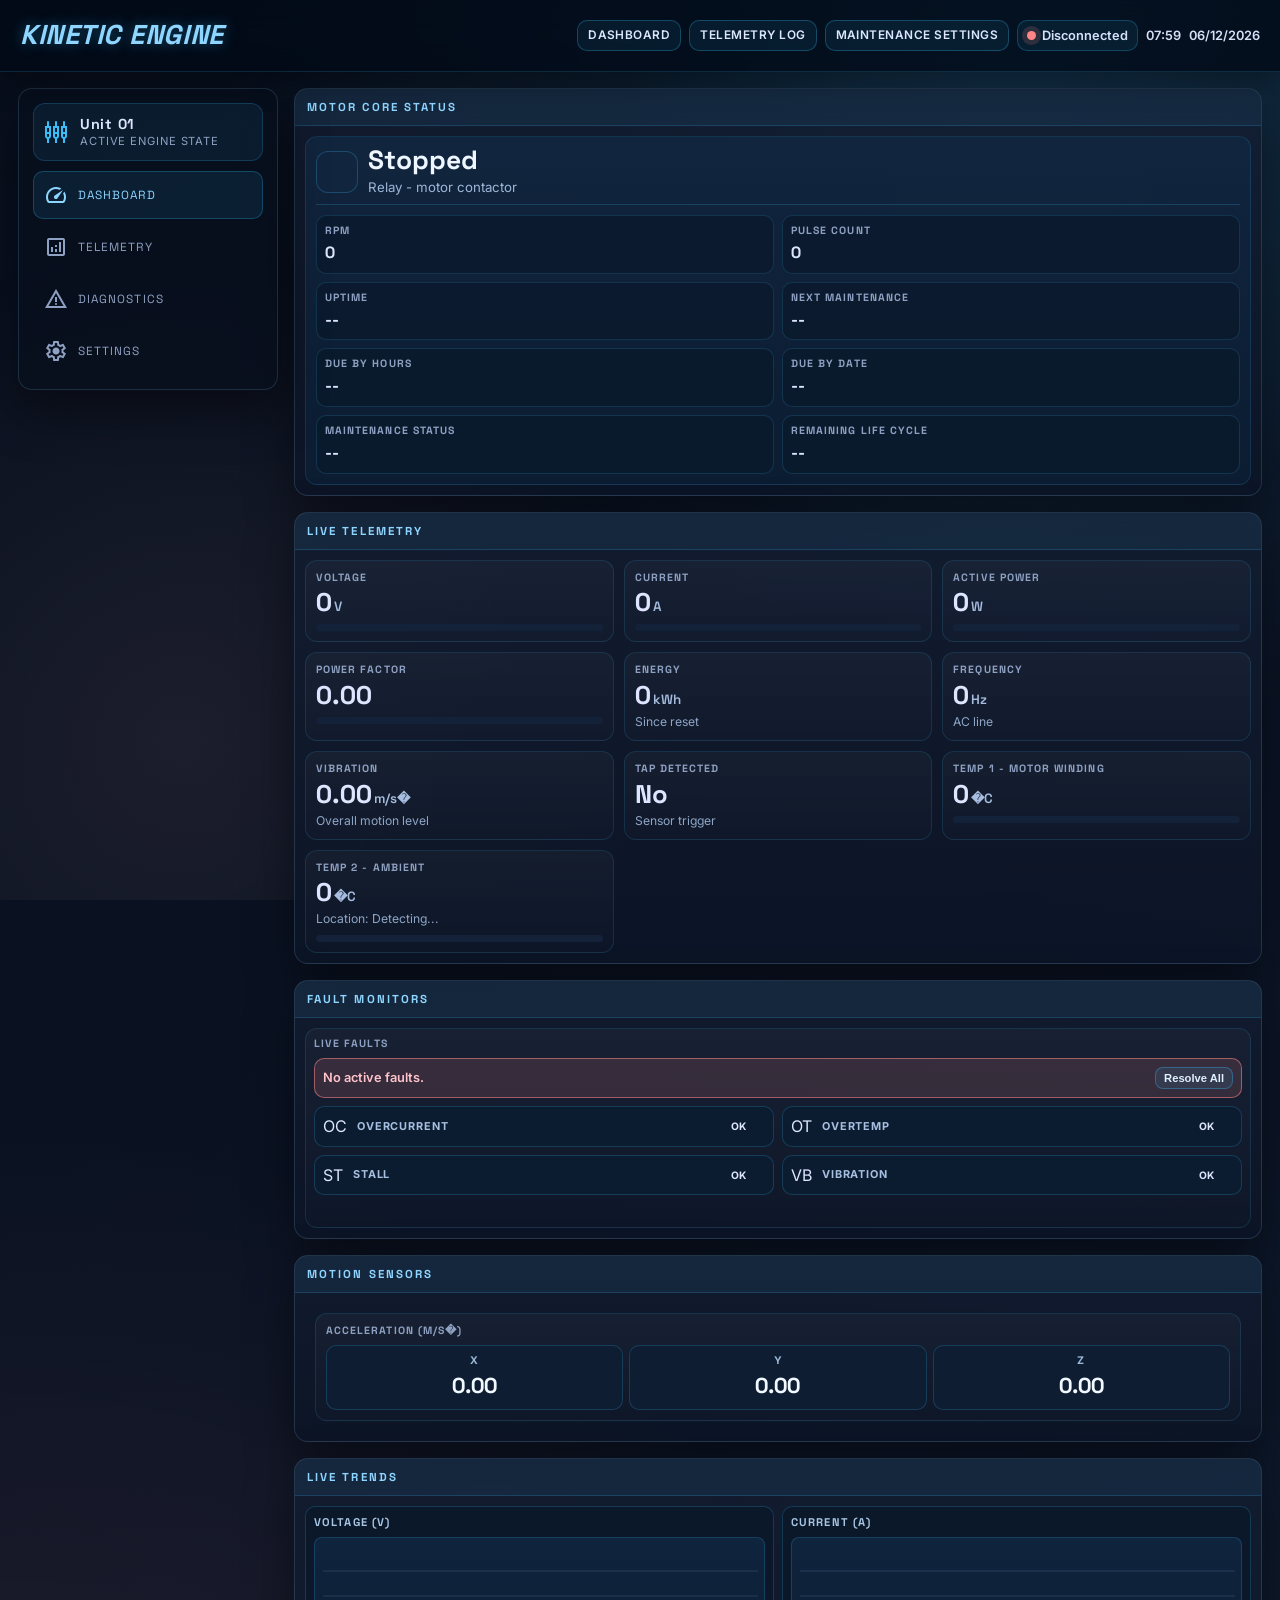
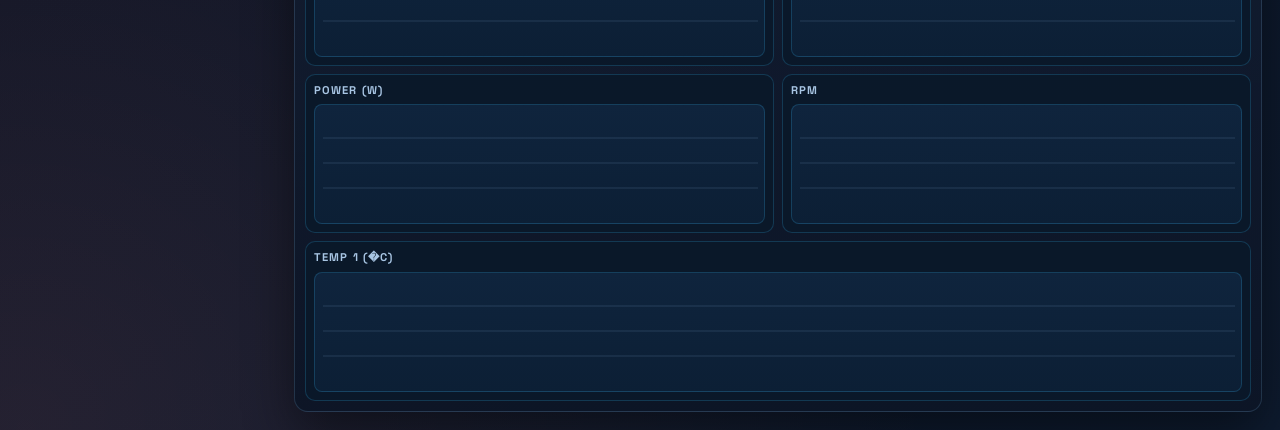
==== commit c81eb0df: "Add files via upload" ====
--- a/index.html
+++ b/index.html
@@ -1,17 +1,23 @@
-﻿<!DOCTYPE html>
+<!DOCTYPE html>
 <html lang="en">
 <head>
   <meta charset="UTF-8">
   <meta name="viewport" content="width=device-width, initial-scale=1.0">
-  <title>ESP32 Motor Dashboard</title>
+  <title>Kinetic Engine Dashboard</title>
+  <link rel="preconnect" href="https://fonts.googleapis.com">
+  <link rel="preconnect" href="https://fonts.gstatic.com" crossorigin>
+  <link href="https://fonts.googleapis.com/css2?family=Space+Grotesk:wght@400;500;600;700&family=Inter:wght@400;500;600;700&display=swap" rel="stylesheet">
+  <link href="https://fonts.googleapis.com/css2?family=Material+Symbols+Outlined:wght@100..700" rel="stylesheet">
   <link rel="stylesheet" href="app.css">
 </head>
 <body>
+  <div class="bg-aurora" aria-hidden="true"></div>
   <div class="container">
     <div class="topbar">
-      <h1>ESP32 Motor Dashboard</h1>
+      <h1>KINETIC ENGINE</h1>
       <div class="topbar-right">
-        <a class="top-link" href="log.html">Log</a>
+        <a class="top-link" href="index.html">Dashboard</a>
+        <a class="top-link" href="log.html">Telemetry Log</a>
         <a class="top-link" href="settings.html">Maintenance Settings</a>
         <span class="status-indicator">
           <span class="status-dot" id="statusDot"></span>
@@ -23,9 +29,25 @@
     </div>
 
     <div class="dashboard-main dashboard-main-home">
+      <aside class="dashboard-side">
+        <div class="side-unit">
+          <span class="material-symbols-outlined">settings_input_component</span>
+          <div>
+            <div class="side-unit-title">Unit 01</div>
+            <div class="side-unit-sub">Active Engine State</div>
+          </div>
+        </div>
+        <nav class="side-nav">
+          <a class="side-link active" href="index.html"><span class="material-symbols-outlined">speed</span>Dashboard</a>
+          <a class="side-link" href="log.html"><span class="material-symbols-outlined">analytics</span>Telemetry</a>
+          <a class="side-link" href="#faults"><span class="material-symbols-outlined">warning</span>Diagnostics</a>
+          <a class="side-link" href="settings.html"><span class="material-symbols-outlined">settings</span>Settings</a>
+        </nav>
+      </aside>
+
       <div class="dashboard-col dashboard-col-left">
         <section class="dashboard-panel panel-motor">
-          <div class="section-title">Motor status</div>
+          <div class="section-title">Motor Core Status</div>
           <div class="section-content">
             <div class="motor-status-card">
               <div class="motor-header">
@@ -38,45 +60,37 @@
                 </div>
               </div>
               <div class="motor-metrics-grid">
-                <div class="motor-stats">
-                  <div class="card-label">RPM</div>
-                  <div class="motor-value" id="rpm">0</div>
-                </div>
-                <div class="motor-stats">
-                  <div class="card-label">Pulse count</div>
-                  <div class="motor-pulse" id="pulse">0</div>
-                </div>
-                <div class="motor-stats">
-                  <div class="card-label">Uptime</div>
-                  <div class="motor-pulse" id="uptimeValue">--</div>
-                </div>
-                <div class="motor-stats">
-                  <div class="card-label">Next maintenance</div>
-                  <div class="motor-pulse" id="nextMaintenanceValue">--</div>
-                </div>
-                <div class="motor-stats">
-                  <div class="card-label">Due by hours</div>
-                  <div class="motor-pulse" id="dueByHoursValue">--</div>
-                </div>
-                <div class="motor-stats">
-                  <div class="card-label">Due by date</div>
-                  <div class="motor-pulse" id="dueByDateValue">--</div>
-                </div>
-                <div class="motor-stats">
-                  <div class="card-label">Maintenance status</div>
-                  <div class="motor-pulse" id="maintenanceStatusValue">--</div>
-                </div>
-                <div class="motor-stats">
-                  <div class="card-label">Remaining life cycle</div>
-                  <div class="motor-pulse" id="remainingLifeCycleValue">--</div>
-                </div>
+                <div class="motor-stats"><div class="card-label">RPM</div><div class="motor-value" id="rpm">0</div></div>
+                <div class="motor-stats"><div class="card-label">Pulse count</div><div class="motor-pulse" id="pulse">0</div></div>
+                <div class="motor-stats"><div class="card-label">Uptime</div><div class="motor-pulse" id="uptimeValue">--</div></div>
+                <div class="motor-stats"><div class="card-label">Next maintenance</div><div class="motor-pulse" id="nextMaintenanceValue">--</div></div>
+                <div class="motor-stats"><div class="card-label">Due by hours</div><div class="motor-pulse" id="dueByHoursValue">--</div></div>
+                <div class="motor-stats"><div class="card-label">Due by date</div><div class="motor-pulse" id="dueByDateValue">--</div></div>
+                <div class="motor-stats"><div class="card-label">Maintenance status</div><div class="motor-pulse" id="maintenanceStatusValue">--</div></div>
+                <div class="motor-stats"><div class="card-label">Remaining life cycle</div><div class="motor-pulse" id="remainingLifeCycleValue">--</div></div>
               </div>
             </div>
           </div>
         </section>
 
-        <section class="dashboard-panel panel-faults">
-          <div class="section-title">Faults</div>
+        <section class="dashboard-panel panel-power">
+          <div class="section-title">Live Telemetry</div>
+          <div class="grid grid-power">
+            <div class="card"><div class="card-label">Voltage</div><div class="card-value" id="voltage">0<span class="card-unit">V</span></div><div class="mini-bar"><div class="mini-bar-fill" id="voltageBar"></div></div></div>
+            <div class="card"><div class="card-label">Current</div><div class="card-value" id="current">0<span class="card-unit">A</span></div><div class="mini-bar"><div class="mini-bar-fill" id="currentBar"></div></div></div>
+            <div class="card"><div class="card-label">Active Power</div><div class="card-value" id="power">0<span class="card-unit">W</span></div><div class="mini-bar"><div class="mini-bar-fill" id="powerBar"></div></div></div>
+            <div class="card"><div class="card-label">Power Factor</div><div class="card-value" id="powerFactor">0.00</div><div class="mini-bar"><div class="mini-bar-fill" id="powerFactorBar"></div></div></div>
+            <div class="card"><div class="card-label">Energy</div><div class="card-value" id="energy">0<span class="card-unit">kWh</span></div><div class="card-sub">Since reset</div></div>
+            <div class="card"><div class="card-label">Frequency</div><div class="card-value" id="frequency">0<span class="card-unit">Hz</span></div><div class="card-sub">AC line</div></div>
+            <div class="card"><div class="card-label">Vibration</div><div class="card-value"><span id="vibrationMagnitude">0.00</span><span class="card-unit">m/s�</span></div><div class="card-sub">Overall motion level</div></div>
+            <div class="card"><div class="card-label">Tap detected</div><div class="card-value" id="tapValue">No</div><div class="card-sub">Sensor trigger</div></div>
+            <div class="card"><div class="card-label">Temp 1 - Motor winding</div><div class="card-value" id="temp1">0<span class="card-unit">�C</span></div><div class="mini-bar"><div class="mini-bar-fill" id="temp1Bar"></div></div></div>
+            <div class="card"><div class="card-label">Temp 2 - Ambient</div><div class="card-value" id="temp2">0<span class="card-unit">�C</span></div><div class="card-sub" id="ambientLocationLabel">Location: Detecting...</div><div class="mini-bar"><div class="mini-bar-fill" id="temp2Bar"></div></div></div>
+          </div>
+        </section>
+
+        <section class="dashboard-panel" id="faults">
+          <div class="section-title">Fault Monitors</div>
           <div class="section-content">
             <div class="card fault-summary-card">
               <div class="card-label">Live faults</div>
@@ -85,146 +99,50 @@
                 <button class="fault-action-btn" id="resolveAllFaultsBtn" type="button">Resolve All</button>
               </div>
               <div class="faults-chips">
-                <div class="fault-chip" data-icon="&#9889;">
-                  <span class="fault-name">Overcurrent</span>
-                  <span class="fault-state badge" id="fault_overcurrent">OK</span>
-                  <button class="fault-action-btn fault-action-inline" id="fault_overcurrent_action" type="button" hidden>Resolve</button>
-                </div>
-                <div class="fault-chip" data-icon="&#127777;">
-                  <span class="fault-name">Overtemp</span>
-                  <span class="fault-state badge" id="fault_overtemp">OK</span>
-                  <button class="fault-action-btn fault-action-inline" id="fault_overtemp_action" type="button" hidden>Resolve</button>
-                </div>
-                <div class="fault-chip" data-icon="&#9940;">
-                  <span class="fault-name">Stall</span>
-                  <span class="fault-state badge" id="fault_stall">OK</span>
-                  <button class="fault-action-btn fault-action-inline" id="fault_stall_action" type="button" hidden>Resolve</button>
-                </div>
-                <div class="fault-chip" data-icon="&#128243;">
-                  <span class="fault-name">Vibration</span>
-                  <span class="fault-state badge" id="fault_vibration">OK</span>
-                  <button class="fault-action-btn fault-action-inline" id="fault_vibration_action" type="button" hidden>Resolve</button>
-                </div>
+                <div class="fault-chip" data-icon="OC"><span class="fault-name">Overcurrent</span><span class="fault-state badge" id="fault_overcurrent">OK</span><button class="fault-action-btn fault-action-inline" id="fault_overcurrent_action" type="button" hidden>Resolve</button></div>
+                <div class="fault-chip" data-icon="OT"><span class="fault-name">Overtemp</span><span class="fault-state badge" id="fault_overtemp">OK</span><button class="fault-action-btn fault-action-inline" id="fault_overtemp_action" type="button" hidden>Resolve</button></div>
+                <div class="fault-chip" data-icon="ST"><span class="fault-name">Stall</span><span class="fault-state badge" id="fault_stall">OK</span><button class="fault-action-btn fault-action-inline" id="fault_stall_action" type="button" hidden>Resolve</button></div>
+                <div class="fault-chip" data-icon="VB"><span class="fault-name">Vibration</span><span class="fault-state badge" id="fault_vibration">OK</span><button class="fault-action-btn fault-action-inline" id="fault_vibration_action" type="button" hidden>Resolve</button></div>
               </div>
               <div class="fault-action-status" id="faultActionStatus"></div>
             </div>
           </div>
         </section>
 
-        <section class="dashboard-panel dashboard-panel-power panel-power">
-          <div class="section-title">Power metrics</div>
-          <div class="grid grid-power">
-            <div class="card">
-              <div class="card-label">Voltage</div>
-              <div class="card-value" id="voltage">0<span class="card-unit">V</span></div>
-              <div class="mini-bar"><div class="mini-bar-fill" id="voltageBar"></div></div>
-            </div>
-            <div class="card">
-              <div class="card-label">Current</div>
-              <div class="card-value" id="current">0<span class="card-unit">A</span></div>
-              <div class="mini-bar"><div class="mini-bar-fill" id="currentBar"></div></div>
-            </div>
-            <div class="card">
-              <div class="card-label">Active power</div>
-              <div class="card-value" id="power">0<span class="card-unit">W</span></div>
-              <div class="mini-bar"><div class="mini-bar-fill" id="powerBar"></div></div>
-            </div>
-            <div class="card">
-              <div class="card-label">Power factor</div>
-              <div class="card-value" id="powerFactor">0.00</div>
-              <div class="mini-bar"><div class="mini-bar-fill" id="powerFactorBar"></div></div>
-            </div>
-            <div class="card">
-              <div class="card-label">Energy</div>
-              <div class="card-value" id="energy">0<span class="card-unit">kWh</span></div>
-              <div class="card-sub">Since reset</div>
-            </div>
-            <div class="card">
-              <div class="card-label">Frequency</div>
-              <div class="card-value" id="frequency">0<span class="card-unit">Hz</span></div>
-              <div class="card-sub">AC line</div>
-            </div>
-            <div class="card">
-              <div class="card-label">Vibration</div>
-              <div class="card-value"><span id="vibrationMagnitude">0.00</span><span class="card-unit">m/s²</span></div>
-              <div class="card-sub">Overall motion level</div>
-            </div>
-            <div class="card">
-              <div class="card-label">Tap detected</div>
-              <div class="card-value" id="tapValue">No</div>
-              <div class="card-sub">Sensor trigger</div>
-            </div>
-            <div class="card">
-              <div class="card-label">Temp 1 - Motor winding</div>
-              <div class="card-value" id="temp1">0<span class="card-unit">°C</span></div>
-              <div class="mini-bar"><div class="mini-bar-fill" id="temp1Bar"></div></div>
-            </div>
-            <div class="card">
-              <div class="card-label">Temp 2 - Ambient</div>
-              <div class="card-value" id="temp2">0<span class="card-unit">°C</span></div>
-              <div class="card-sub" id="ambientLocationLabel">Location: Detecting...</div>
-              <div class="mini-bar"><div class="mini-bar-fill" id="temp2Bar"></div></div>
-            </div>
-          </div>
-        </section>
-
-        <section class="dashboard-panel">
-          <div class="section-title">Live trends</div>
-          <div class="section-content">
-            <div class="trend-grid">
-              <div class="trend-card">
-                <div class="trend-title">Voltage (V)</div>
-                <canvas id="trendVoltage" class="trend-canvas" width="420" height="120"></canvas>
-              </div>
-              <div class="trend-card">
-                <div class="trend-title">Current (A)</div>
-                <canvas id="trendCurrent" class="trend-canvas" width="420" height="120"></canvas>
-              </div>
-              <div class="trend-card">
-                <div class="trend-title">Power (W)</div>
-                <canvas id="trendPower" class="trend-canvas" width="420" height="120"></canvas>
-              </div>
-              <div class="trend-card">
-                <div class="trend-title">RPM</div>
-                <canvas id="trendRpm" class="trend-canvas" width="420" height="120"></canvas>
-              </div>
-              <div class="trend-card trend-card-wide">
-                <div class="trend-title">Temp 1 (°C)</div>
-                <canvas id="trendTemp1" class="trend-canvas" width="860" height="120"></canvas>
-              </div>
-            </div>
-          </div>
-        </section>
-
         <section class="dashboard-panel panel-motion">
-          <div class="section-title">Motion sensors</div>
+          <div class="section-title">Motion Sensors</div>
           <div class="section-content">
             <div class="grid grid-2col">
               <div class="card">
-                <div class="card-label">Acceleration (m/s²)</div>
+                <div class="card-label">Acceleration (m/s�)</div>
                 <div class="accel-row">
-                  <div class="accel-cell">
-                    <div class="accel-axis">X</div>
-                    <div class="accel-val" id="accelX">0.00</div>
-                  </div>
-                  <div class="accel-cell">
-                    <div class="accel-axis">Y</div>
-                    <div class="accel-val" id="accelY">0.00</div>
-                  </div>
-                  <div class="accel-cell">
-                    <div class="accel-axis">Z</div>
-                    <div class="accel-val" id="accelZ">0.00</div>
-                  </div>
+                  <div class="accel-cell"><div class="accel-axis">X</div><div class="accel-val" id="accelX">0.00</div></div>
+                  <div class="accel-cell"><div class="accel-axis">Y</div><div class="accel-val" id="accelY">0.00</div></div>
+                  <div class="accel-cell"><div class="accel-axis">Z</div><div class="accel-val" id="accelZ">0.00</div></div>
                 </div>
               </div>
             </div>
           </div>
         </section>
 
+        <section class="dashboard-panel">
+          <div class="section-title">Live Trends</div>
+          <div class="section-content">
+            <div class="trend-grid">
+              <div class="trend-card"><div class="trend-title">Voltage (V)</div><canvas id="trendVoltage" class="trend-canvas" width="420" height="120"></canvas></div>
+              <div class="trend-card"><div class="trend-title">Current (A)</div><canvas id="trendCurrent" class="trend-canvas" width="420" height="120"></canvas></div>
+              <div class="trend-card"><div class="trend-title">Power (W)</div><canvas id="trendPower" class="trend-canvas" width="420" height="120"></canvas></div>
+              <div class="trend-card"><div class="trend-title">RPM</div><canvas id="trendRpm" class="trend-canvas" width="420" height="120"></canvas></div>
+              <div class="trend-card trend-card-wide"><div class="trend-title">Temp 1 (�C)</div><canvas id="trendTemp1" class="trend-canvas" width="860" height="120"></canvas></div>
+            </div>
+          </div>
+        </section>
       </div>
     </div>
   </div>
 
   <script src="app.js"></script>
 </body>
-</html>
+</html>
+
+
--- a/app.css
+++ b/app.css
@@ -1,574 +1,668 @@
-:root {
-  --bg: #081321;
-  --bg-soft: #0b1a2d;
-  --surface: #0f233a;
-  --surface-2: #102844;
-  --surface-3: #132f4f;
-  --border: #224567;
-  --border-strong: #2d5b87;
-  --text: #e9f3ff;
-  --text-soft: #9db8d5;
-  --title: #c9dff8;
-  --primary: #4da3ff;
-  --primary-soft: rgba(77, 163, 255, 0.16);
-  --success: #25d28b;
-  --success-soft: rgba(37, 210, 139, 0.16);
-  --danger: #ff6b7a;
-  --danger-soft: rgba(255, 107, 122, 0.15);
-  --warning: #ffbf66;
-  --warning-soft: rgba(255, 191, 102, 0.16);
-  --shadow: 0 14px 36px rgba(3, 8, 16, 0.36);
-  --radius: 12px;
-}
-
-* {
-  box-sizing: border-box;
-  margin: 0;
-  padding: 0;
-}
-
-body {
-  font-family: "Segoe UI", "IBM Plex Sans", "Trebuchet MS", Arial, sans-serif;
-  background:
-    radial-gradient(circle at 10% 6%, rgba(77, 163, 255, 0.14), transparent 36%),
-    radial-gradient(circle at 88% 0%, rgba(37, 210, 139, 0.1), transparent 30%),
-    linear-gradient(145deg, var(--bg) 0%, var(--bg-soft) 60%, #0e2035 100%);
-  color: var(--text);
-  line-height: 1.35;
-  padding: 8px;
-}
-
-.container {
-  max-width: 1500px;
-  margin: 0 auto;
-  background: rgba(9, 22, 37, 0.76);
-  border: 1px solid var(--border);
-  border-radius: 18px;
-  box-shadow: var(--shadow);
-  overflow: hidden;
-  backdrop-filter: blur(6px);
-}
-
-.topbar {
-  background: linear-gradient(130deg, #173b63 0%, #133457 48%, #102f50 100%);
-  color: #f4f9ff;
-  padding: 9px 12px;
-  display: flex;
-  align-items: center;
-  justify-content: space-between;
-  gap: 10px;
-  border-bottom: 1px solid rgba(255, 255, 255, 0.12);
-}
-
-.topbar h1 {
-  font-size: 1.28rem;
-  font-weight: 700;
-  letter-spacing: 0.01em;
-}
-
-.topbar-right {
-  display: flex;
-  align-items: center;
-  gap: 8px;
-  flex-wrap: wrap;
-}
-
-.top-link {
-  text-decoration: none;
-  color: #e8f3ff;
-  border: 1px solid rgba(255, 255, 255, 0.25);
-  padding: 6px 10px;
-  border-radius: 9px;
-  font-size: 0.78rem;
-  font-weight: 650;
-  background: rgba(255, 255, 255, 0.06);
-  transition: background 0.2s ease, border-color 0.2s ease;
-}
-
-.top-link:hover {
-  background: rgba(255, 255, 255, 0.14);
-  border-color: rgba(255, 255, 255, 0.45);
-}
-
-.status-indicator {
-  display: inline-flex;
-  align-items: center;
-  gap: 6px;
-  padding: 6px 9px;
-  border-radius: 9px;
-  background: rgba(255, 255, 255, 0.08);
-}
-
-.status-dot {
-  width: 9px;
-  height: 9px;
-  border-radius: 999px;
-  background: #f59e0b;
-  box-shadow: 0 0 0 4px rgba(245, 158, 11, 0.15);
-}
-
-.status-dot.connected {
-  background: var(--success);
-  box-shadow: 0 0 0 4px rgba(37, 210, 139, 0.16);
-}
-
-.status-dot.error {
-  background: var(--danger);
-  box-shadow: 0 0 0 4px rgba(255, 107, 122, 0.16);
-}
-
-.status-txt,
-.timestamp,
-.date {
-  color: #d5e5f8;
-  font-size: 0.8rem;
-  font-weight: 600;
-}
-
-.dashboard-main {
-  display: grid;
-  gap: 10px;
-  padding: 10px;
-  background: linear-gradient(180deg, rgba(20, 40, 63, 0.65), rgba(12, 30, 49, 0.65));
-}
-
-.dashboard-main-home {
-  grid-template-columns: 1fr;
-  align-items: start;
-}
-
-.dashboard-col {
-  display: grid;
-  gap: 10px;
-  align-content: start;
-}
-
-.dashboard-panel {
-  background: linear-gradient(180deg, var(--surface) 0%, var(--surface-2) 100%);
-  border: 1px solid var(--border);
-  border-radius: var(--radius);
-  overflow: hidden;
-}
-
-.section-title {
-  background: rgba(8, 22, 36, 0.62);
-  border-bottom: 1px solid var(--border);
-  color: var(--title);
-  padding: 7px 10px;
-  font-size: 0.75rem;
-  font-weight: 760;
-  text-transform: uppercase;
-  letter-spacing: 0.1em;
-}
-
-.section-content,
-.grid,
-.log-wrap {
-  padding: 8px;
-}
-
-.grid {
-  display: grid;
-  gap: 8px;
-}
-
-.grid-power {
-  grid-template-columns: repeat(4, minmax(0, 1fr));
-}
-
-.grid-2col {
-  grid-template-columns: 1fr;
-}
-
-.card,
-.motor-status-card,
-.fault-summary-card {
-  background: linear-gradient(180deg, rgba(255, 255, 255, 0.02), rgba(255, 255, 255, 0.01));
-  border: 1px solid rgba(83, 126, 166, 0.35);
-  border-radius: 10px;
-}
-
-.card {
-  padding: 8px;
-}
-
-.card-label {
-  font-size: 0.67rem;
-  color: var(--text-soft);
-  text-transform: uppercase;
-  letter-spacing: 0.08em;
-  font-weight: 740;
-}
-
-.card-value {
-  margin-top: 4px;
-  font-size: 2rem;
-  font-weight: 760;
-  color: var(--text);
-  line-height: 1.05;
-  font-variant-numeric: tabular-nums;
-}
-
-.card-unit {
-  font-size: 0.9rem;
-  color: #aac6e3;
-  margin-left: 2px;
-  font-weight: 620;
-}
-
-.card-sub {
-  margin-top: 2px;
-  font-size: 0.79rem;
-  color: #90abca;
-}
-
-.mini-bar {
-  margin-top: 7px;
-  width: 100%;
-  height: 8px;
-  border-radius: 999px;
-  background: #1d3652;
-  overflow: hidden;
-}
-
-.mini-bar-fill {
-  width: 0;
-  height: 100%;
-  border-radius: 999px;
-  transition: width 0.3s ease;
-  box-shadow: 0 0 10px rgba(77, 163, 255, 0.35);
-}
-
-.motor-status-card {
-  padding: 9px;
-  background: linear-gradient(180deg, #132c49 0%, #10263f 100%);
-}
-
-.motor-header {
-  display: flex;
-  align-items: center;
-  gap: 10px;
-  padding-bottom: 7px;
-  border-bottom: 1px solid rgba(97, 139, 179, 0.25);
-}
-
-.motor-indicator {
-  width: 42px;
-  height: 42px;
-  border-radius: 11px;
-  display: grid;
-  place-items: center;
-  background: #17304f;
-  border: 1px solid var(--border);
-}
-
-.motor-indicator.on {
-  background: var(--success-soft);
-  border-color: rgba(63, 210, 150, 0.6);
-}
-
-.motor-indicator.off {
-  background: var(--danger-soft);
-  border-color: rgba(255, 120, 130, 0.56);
-}
-
-.motor-dot {
-  width: 14px;
-  height: 14px;
-  border-radius: 999px;
-}
-
-.motor-dot.on {
-  background: var(--success);
-}
-
-.motor-dot.off {
-  background: var(--danger);
-}
-
-.motor-label {
-  font-size: 1.75rem;
-  font-weight: 760;
-  color: #f3f9ff;
-  line-height: 1;
-}
-
-.motor-sublabel {
-  font-size: 0.85rem;
-  color: #9ab8d8;
-  margin-top: 3px;
-}
-
-.motor-metrics-grid {
-  margin-top: 8px;
-  display: grid;
-  grid-template-columns: repeat(4, minmax(0, 1fr));
-  gap: 8px;
-}
-
-.motor-stats {
-  background: #132a45;
-  border: 1px solid rgba(90, 133, 173, 0.4);
-  border-radius: 10px;
-  padding: 8px;
-}
-
-.motor-value,
-.motor-pulse {
-  margin-top: 3px;
-  font-size: 1.08rem;
-  font-weight: 740;
-  font-variant-numeric: tabular-nums;
-}
-
-.fault-summary-card {
-  padding: 8px;
-}
-
-.fault-alert {
-  margin-top: 6px;
-  border: 1px solid rgba(255, 121, 130, 0.55);
-  background: rgba(255, 121, 130, 0.13);
-  border-radius: 10px;
-  padding: 8px;
-  display: flex;
-  align-items: center;
-  justify-content: space-between;
-  gap: 10px;
-}
-
-.fault-alert-text {
-  color: #ffbdc6;
-  font-size: 0.8rem;
-  font-weight: 640;
-}
-
-.faults-chips {
-  margin-top: 8px;
-  display: grid;
-  grid-template-columns: repeat(2, minmax(0, 1fr));
-  gap: 8px;
-}
-
-.fault-chip {
-  display: grid;
-  grid-template-columns: auto 1fr auto auto;
-  align-items: center;
-  gap: 10px;
-  border: 1px solid rgba(86, 129, 170, 0.45);
-  border-radius: 10px;
-  padding: 7px 8px;
-  background: #122943;
-}
-
-.fault-chip::before {
-  content: attr(data-icon);
-  font-size: 1rem;
-}
-
-.fault-name {
-  font-size: 0.7rem;
-  text-transform: uppercase;
-  letter-spacing: 0.06em;
-  color: #a4c2df;
-  font-weight: 720;
-}
-
-.badge {
-  font-size: 0.66rem;
-  font-weight: 760;
-  padding: 3px 9px;
-  border-radius: 999px;
-}
-
-.badge-on {
-  color: #ff9da8;
-  background: rgba(255, 107, 122, 0.17);
-  border: 1px solid rgba(255, 126, 138, 0.5);
-}
-
-.badge-off {
-  color: #78f2bc;
-  background: rgba(37, 210, 139, 0.14);
-  border: 1px solid rgba(96, 221, 168, 0.42);
-}
-
-.fault-action-btn {
-  border: 1px solid rgba(152, 187, 221, 0.45);
-  background: #163553;
-  color: #d9e9fa;
-  border-radius: 8px;
-  padding: 4px 8px;
-  font-size: 0.72rem;
-  font-weight: 660;
-  cursor: pointer;
-}
-
-.fault-action-btn:hover:not(:disabled) {
-  background: #1b4167;
-}
-
-.fault-action-inline {
-  justify-self: end;
-}
-
-.fault-action-btn:disabled {
-  opacity: 0.55;
-  cursor: not-allowed;
-}
-
-.fault-action-status {
-  min-height: 18px;
-  margin-top: 6px;
-  color: #a8c3df;
-  font-size: 0.74rem;
-}
-
-.fault-action-status.error {
-  color: #ff9daa;
-}
-
-.accel-row {
-  display: grid;
-  grid-template-columns: repeat(3, minmax(0, 1fr));
-  gap: 6px;
-  margin-top: 6px;
-}
-
-.accel-cell {
-  border: 1px solid rgba(90, 133, 173, 0.42);
-  border-radius: 10px;
-  background: #132a45;
-  text-align: center;
-  padding: 8px;
-}
-
-.accel-axis {
-  font-size: 0.65rem;
-  color: #9cb8d7;
-  font-weight: 720;
-  letter-spacing: 0.06em;
-}
-
-.accel-val {
-  margin-top: 2px;
-  font-size: 1.5rem;
-  font-weight: 760;
-  color: #f1f8ff;
-  font-variant-numeric: tabular-nums;
-}
-
-.trend-grid {
-  display: grid;
-  grid-template-columns: repeat(2, minmax(0, 1fr));
-  gap: 8px;
-}
-
-.trend-card {
-  border: 1px solid rgba(86, 129, 170, 0.45);
-  border-radius: 10px;
-  background: #122943;
-  padding: 8px;
-}
-
-.trend-card-wide {
-  grid-column: 1 / -1;
-}
-
-.trend-title {
-  font-size: 0.7rem;
-  text-transform: uppercase;
-  letter-spacing: 0.08em;
-  color: #a8c5e3;
-  font-weight: 740;
-  margin-bottom: 6px;
-}
-
-.trend-canvas {
-  width: 100%;
-  height: 120px;
-  display: block;
-  border-radius: 8px;
-  background: linear-gradient(180deg, #10253f 0%, #0d2238 100%);
-  border: 1px solid rgba(76, 120, 160, 0.4);
-}
-
-.log-wrap {
-  padding-top: 8px;
-}
-
-.log-inner {
-  border: 1px solid var(--border);
-  border-radius: 10px;
-  overflow: auto;
-  background: #10253f;
-}
-
-.log-table {
-  width: 100%;
-  border-collapse: collapse;
-  min-width: 620px;
-}
-
-.log-table th {
-  position: sticky;
-  top: 0;
-  z-index: 1;
-  text-align: left;
-  padding: 8px 10px;
-  color: #cee4ff;
-  background: #143454;
-  font-size: 0.74rem;
-  font-weight: 740;
-  letter-spacing: 0.04em;
-  border-bottom: 1px solid var(--border);
-}
-
-.log-table td {
-  padding: 8px 10px;
-  font-size: 0.82rem;
-  border-bottom: 1px solid rgba(88, 131, 171, 0.24);
-  color: var(--text);
-  font-variant-numeric: tabular-nums;
-}
-
-.log-table tr:nth-child(even) td {
-  background: rgba(255, 255, 255, 0.02);
-}
-
-.log-table .no-data {
-  text-align: center;
-  color: #9ab6d5;
-  font-style: italic;
-  padding: 16px;
-}
-
-.settings-container {
-  max-width: 760px;
-}
-
-.settings-wrap {
-  padding: 12px;
-  background: rgba(14, 35, 55, 0.82);
-}
-
-.settings-form {
-  display: grid;
-  gap: 9px;
-  background: #112a46;
-  border: 1px solid rgba(84, 127, 168, 0.52);
-  border-radius: 11px;
-  padding: 12px;
-}
-
-.settings-label {
-  font-size: 0.76rem;
-  text-transform: uppercase;
-  letter-spacing: 0.07em;
-  font-weight: 740;
-  color: #aac6e4;
-}
-
+:root {
+  --bg: #080f1d;
+  --bg-soft: #0d1729;
+  --surface: #131d31;
+  --surface-2: #1a253a;
+  --surface-3: #202c44;
+  --border: rgba(142, 213, 255, 0.16);
+  --border-strong: rgba(142, 213, 255, 0.34);
+  --text: #dde5ff;
+  --text-soft: #8fa1c2;
+  --title: #8ed5ff;
+  --primary: #38bdf8;
+  --primary-soft: rgba(56, 189, 248, 0.2);
+  --success: #2ce49d;
+  --danger: #ff8686;
+  --danger-soft: rgba(255, 134, 134, 0.16);
+  --warning: #ffbf67;
+  --shadow: 0 20px 50px rgba(0, 0, 0, 0.45);
+  --radius: 14px;
+}
+
+* {
+  box-sizing: border-box;
+  margin: 0;
+  padding: 0;
+}
+
+body {
+  font-family: "Inter", "Segoe UI", Arial, sans-serif;
+  background: radial-gradient(circle at 82% -6%, rgba(56, 189, 248, 0.16), transparent 36%),
+    radial-gradient(circle at 2% 100%, rgba(255, 134, 134, 0.1), transparent 38%),
+    linear-gradient(145deg, var(--bg) 0%, #0b1324 55%, #0e1b2f 100%);
+  color: var(--text);
+  line-height: 1.4;
+  min-height: 100vh;
+}
+
+.bg-aurora {
+  position: fixed;
+  inset: 0;
+  pointer-events: none;
+  z-index: -1;
+  background-image: radial-gradient(circle at 78% 22%, rgba(56, 189, 248, 0.09), transparent 33%),
+    radial-gradient(circle at 14% 82%, rgba(255, 188, 186, 0.08), transparent 38%);
+}
+
+.container {
+  width: 100%;
+  min-height: 100vh;
+}
+
+.topbar {
+  position: fixed;
+  top: 0;
+  left: 0;
+  right: 0;
+  z-index: 50;
+  height: 72px;
+  background: rgba(2, 10, 22, 0.78);
+  backdrop-filter: blur(14px);
+  border-bottom: 1px solid rgba(56, 189, 248, 0.16);
+  box-shadow: 0 10px 28px rgba(0, 0, 0, 0.35);
+  padding: 12px 20px;
+  display: flex;
+  align-items: center;
+  justify-content: space-between;
+  gap: 12px;
+}
+
+.topbar h1 {
+  font-family: "Space Grotesk", "Inter", sans-serif;
+  font-size: 1.7rem;
+  font-weight: 700;
+  letter-spacing: 0.02em;
+  font-style: italic;
+  color: var(--title);
+  text-shadow: 0 0 14px rgba(56, 189, 248, 0.4);
+}
+
+.topbar-right {
+  display: flex;
+  align-items: center;
+  gap: 8px;
+  flex-wrap: wrap;
+  justify-content: flex-end;
+}
+
+.top-link {
+  text-decoration: none;
+  color: #dce7ff;
+  border: 1px solid rgba(56, 189, 248, 0.28);
+  background: rgba(56, 189, 248, 0.08);
+  padding: 6px 10px;
+  border-radius: 10px;
+  font-size: 0.74rem;
+  font-weight: 600;
+  letter-spacing: 0.04em;
+  text-transform: uppercase;
+  transition: all 0.2s ease;
+}
+
+.top-link:hover {
+  background: rgba(56, 189, 248, 0.18);
+  border-color: rgba(56, 189, 248, 0.55);
+}
+
+.status-indicator {
+  display: inline-flex;
+  align-items: center;
+  gap: 6px;
+  padding: 6px 9px;
+  border-radius: 10px;
+  border: 1px solid rgba(56, 189, 248, 0.25);
+  background: rgba(56, 189, 248, 0.08);
+}
+
+.status-dot {
+  width: 9px;
+  height: 9px;
+  border-radius: 999px;
+  background: var(--warning);
+  box-shadow: 0 0 0 5px rgba(255, 191, 102, 0.15);
+}
+
+.status-dot.connected {
+  background: var(--success);
+  box-shadow: 0 0 0 5px rgba(44, 228, 157, 0.16);
+}
+
+.status-dot.error {
+  background: var(--danger);
+  box-shadow: 0 0 0 5px rgba(255, 134, 134, 0.16);
+}
+
+.status-txt,
+.timestamp,
+.date {
+  color: #d6e1f9;
+  font-size: 0.8rem;
+  font-weight: 600;
+}
+
+.dashboard-main {
+  display: grid;
+  gap: 16px;
+  padding: 88px 18px 18px;
+}
+
+.dashboard-main-home {
+  grid-template-columns: 260px 1fr;
+}
+
+.dashboard-side {
+  position: sticky;
+  top: 88px;
+  align-self: start;
+  background: rgba(8, 15, 29, 0.72);
+  border: 1px solid var(--border);
+  border-radius: var(--radius);
+  padding: 14px;
+  box-shadow: var(--shadow);
+}
+
+.side-unit {
+  display: flex;
+  align-items: center;
+  gap: 12px;
+  padding: 10px;
+  border: 1px solid rgba(56, 189, 248, 0.2);
+  border-radius: 12px;
+  background: rgba(56, 189, 248, 0.08);
+}
+
+.side-unit .material-symbols-outlined {
+  color: var(--primary);
+}
+
+.side-unit-title {
+  font-family: "Space Grotesk", sans-serif;
+  font-weight: 700;
+  font-size: 0.9rem;
+  letter-spacing: 0.05em;
+}
+
+.side-unit-sub {
+  color: var(--text-soft);
+  font-size: 0.7rem;
+  text-transform: uppercase;
+  letter-spacing: 0.08em;
+}
+
+.side-nav {
+  margin-top: 10px;
+  display: grid;
+  gap: 4px;
+}
+
+.side-link {
+  display: flex;
+  align-items: center;
+  gap: 10px;
+  text-decoration: none;
+  color: var(--text-soft);
+  font-family: "Space Grotesk", sans-serif;
+  font-size: 0.74rem;
+  text-transform: uppercase;
+  letter-spacing: 0.09em;
+  padding: 11px 10px;
+  border-radius: 10px;
+  border: 1px solid transparent;
+  transition: all 0.2s ease;
+}
+
+.side-link:hover,
+.side-link.active {
+  color: var(--title);
+  background: rgba(56, 189, 248, 0.1);
+  border-color: rgba(56, 189, 248, 0.26);
+}
+
+.dashboard-col {
+  display: grid;
+  gap: 16px;
+}
+
+.dashboard-panel {
+  background: linear-gradient(180deg, rgba(19, 29, 49, 0.86) 0%, rgba(12, 21, 38, 0.92) 100%);
+  border: 1px solid var(--border);
+  border-radius: var(--radius);
+  overflow: hidden;
+  box-shadow: var(--shadow);
+}
+
+.section-title {
+  font-family: "Space Grotesk", sans-serif;
+  background: rgba(56, 189, 248, 0.07);
+  border-bottom: 1px solid rgba(56, 189, 248, 0.18);
+  color: var(--title);
+  padding: 10px 12px;
+  font-size: 0.72rem;
+  font-weight: 700;
+  text-transform: uppercase;
+  letter-spacing: 0.18em;
+}
+
+.section-content,
+.grid,
+.log-wrap {
+  padding: 10px;
+}
+
+.grid {
+  display: grid;
+  gap: 10px;
+}
+
+.grid-power {
+  grid-template-columns: repeat(4, minmax(0, 1fr));
+}
+
+.grid-2col {
+  grid-template-columns: 1fr;
+}
+
+.card,
+.motor-status-card,
+.fault-summary-card {
+  background: linear-gradient(180deg, rgba(255, 255, 255, 0.03), rgba(255, 255, 255, 0.01));
+  border: 1px solid rgba(56, 189, 248, 0.14);
+  border-radius: 12px;
+}
+
+.card {
+  padding: 10px;
+}
+
+.card-label {
+  font-family: "Space Grotesk", sans-serif;
+  font-size: 0.66rem;
+  color: var(--text-soft);
+  text-transform: uppercase;
+  letter-spacing: 0.1em;
+  font-weight: 700;
+}
+
+.card-value {
+  margin-top: 4px;
+  font-family: "Space Grotesk", sans-serif;
+  font-size: 1.9rem;
+  font-weight: 700;
+  color: var(--text);
+  line-height: 1.05;
+  font-variant-numeric: tabular-nums;
+}
+
+.card-unit {
+  font-size: 0.84rem;
+  color: #a7bddf;
+  margin-left: 2px;
+  font-weight: 600;
+}
+
+.card-sub {
+  margin-top: 4px;
+  font-size: 0.76rem;
+  color: #8ea5c5;
+}
+
+.mini-bar {
+  margin-top: 8px;
+  width: 100%;
+  height: 7px;
+  border-radius: 999px;
+  background: #142239;
+  overflow: hidden;
+}
+
+.mini-bar-fill {
+  width: 0;
+  height: 100%;
+  border-radius: 999px;
+  transition: width 0.3s ease;
+  box-shadow: 0 0 12px rgba(56, 189, 248, 0.4);
+}
+
+.motor-status-card {
+  padding: 10px;
+  background: linear-gradient(180deg, rgba(18, 40, 66, 0.82) 0%, rgba(12, 30, 52, 0.9) 100%);
+}
+
+.motor-header {
+  display: flex;
+  align-items: center;
+  gap: 10px;
+  padding-bottom: 8px;
+  border-bottom: 1px solid rgba(56, 189, 248, 0.2);
+}
+
+.motor-indicator {
+  width: 42px;
+  height: 42px;
+  border-radius: 12px;
+  display: grid;
+  place-items: center;
+  background: #12253f;
+  border: 1px solid rgba(56, 189, 248, 0.25);
+}
+
+.motor-indicator.on {
+  background: rgba(44, 228, 157, 0.16);
+  border-color: rgba(44, 228, 157, 0.6);
+}
+
+.motor-indicator.off {
+  background: var(--danger-soft);
+  border-color: rgba(255, 134, 134, 0.52);
+}
+
+.motor-dot {
+  width: 14px;
+  height: 14px;
+  border-radius: 999px;
+}
+
+.motor-dot.on {
+  background: var(--success);
+}
+
+.motor-dot.off {
+  background: var(--danger);
+}
+
+.motor-label {
+  font-family: "Space Grotesk", sans-serif;
+  font-size: 1.65rem;
+  font-weight: 700;
+  color: #eef6ff;
+  line-height: 1;
+}
+
+.motor-sublabel {
+  font-size: 0.83rem;
+  color: #9cb7d8;
+  margin-top: 4px;
+}
+
+.motor-metrics-grid {
+  margin-top: 10px;
+  display: grid;
+  grid-template-columns: repeat(4, minmax(0, 1fr));
+  gap: 8px;
+}
+
+.motor-stats {
+  background: rgba(11, 26, 45, 0.86);
+  border: 1px solid rgba(56, 189, 248, 0.16);
+  border-radius: 10px;
+  padding: 8px;
+}
+
+.motor-value,
+.motor-pulse {
+  margin-top: 3px;
+  font-family: "Space Grotesk", sans-serif;
+  font-size: 1.02rem;
+  font-weight: 700;
+  font-variant-numeric: tabular-nums;
+}
+
+.fault-summary-card {
+  padding: 8px;
+}
+
+.fault-alert {
+  margin-top: 6px;
+  border: 1px solid rgba(255, 134, 134, 0.55);
+  background: rgba(255, 134, 134, 0.14);
+  border-radius: 10px;
+  padding: 8px;
+  display: flex;
+  align-items: center;
+  justify-content: space-between;
+  gap: 10px;
+}
+
+.fault-alert-text {
+  color: #ffc3cb;
+  font-size: 0.8rem;
+  font-weight: 600;
+}
+
+.faults-chips {
+  margin-top: 8px;
+  display: grid;
+  grid-template-columns: repeat(2, minmax(0, 1fr));
+  gap: 8px;
+}
+
+.fault-chip {
+  display: grid;
+  grid-template-columns: auto 1fr auto auto;
+  align-items: center;
+  gap: 10px;
+  border: 1px solid rgba(56, 189, 248, 0.2);
+  border-radius: 10px;
+  padding: 8px;
+  background: rgba(13, 29, 49, 0.9);
+}
+
+.fault-chip::before {
+  content: attr(data-icon);
+  font-size: 1rem;
+}
+
+.fault-name {
+  font-size: 0.68rem;
+  text-transform: uppercase;
+  letter-spacing: 0.08em;
+  color: #a7c0e1;
+  font-weight: 700;
+}
+
+.badge {
+  font-size: 0.64rem;
+  font-weight: 700;
+  padding: 3px 9px;
+  border-radius: 999px;
+}
+
+.badge-on {
+  color: #ffb2bc;
+  background: rgba(255, 134, 134, 0.16);
+  border: 1px solid rgba(255, 134, 134, 0.48);
+}
+
+.badge-off {
+  color: #8df0c7;
+  background: rgba(44, 228, 157, 0.14);
+  border: 1px solid rgba(44, 228, 157, 0.36);
+}
+
+.fault-action-btn {
+  border: 1px solid rgba(56, 189, 248, 0.34);
+  background: rgba(56, 189, 248, 0.1);
+  color: #dff0ff;
+  border-radius: 8px;
+  padding: 4px 8px;
+  font-size: 0.7rem;
+  font-weight: 600;
+  cursor: pointer;
+}
+
+.fault-action-btn:hover:not(:disabled) {
+  background: rgba(56, 189, 248, 0.2);
+}
+
+.fault-action-inline {
+  justify-self: end;
+}
+
+.fault-action-btn:disabled {
+  opacity: 0.56;
+  cursor: not-allowed;
+}
+
+.fault-action-status {
+  min-height: 18px;
+  margin-top: 6px;
+  color: #a8c3df;
+  font-size: 0.74rem;
+}
+
+.fault-action-status.error {
+  color: #ffacb7;
+}
+
+.accel-row {
+  display: grid;
+  grid-template-columns: repeat(3, minmax(0, 1fr));
+  gap: 6px;
+  margin-top: 6px;
+}
+
+.accel-cell {
+  border: 1px solid rgba(56, 189, 248, 0.2);
+  border-radius: 10px;
+  background: rgba(15, 30, 51, 0.9);
+  text-align: center;
+  padding: 8px;
+}
+
+.accel-axis {
+  font-size: 0.66rem;
+  color: #9cb8d7;
+  font-weight: 700;
+  letter-spacing: 0.08em;
+}
+
+.accel-val {
+  margin-top: 2px;
+  font-family: "Space Grotesk", sans-serif;
+  font-size: 1.35rem;
+  font-weight: 700;
+  color: #f1f8ff;
+  font-variant-numeric: tabular-nums;
+}
+
+.trend-grid {
+  display: grid;
+  grid-template-columns: repeat(2, minmax(0, 1fr));
+  gap: 8px;
+}
+
+.trend-card {
+  border: 1px solid rgba(56, 189, 248, 0.2);
+  border-radius: 10px;
+  background: rgba(11, 25, 43, 0.9);
+  padding: 8px;
+}
+
+.trend-card-wide {
+  grid-column: 1 / -1;
+}
+
+.trend-title {
+  font-family: "Space Grotesk", sans-serif;
+  font-size: 0.7rem;
+  text-transform: uppercase;
+  letter-spacing: 0.1em;
+  color: #a8c5e3;
+  font-weight: 700;
+  margin-bottom: 6px;
+}
+
+.trend-canvas {
+  width: 100%;
+  height: 120px;
+  display: block;
+  border-radius: 8px;
+  background: linear-gradient(180deg, #0f243d 0%, #0c1f35 100%);
+  border: 1px solid rgba(56, 189, 248, 0.2);
+}
+
+.log-wrap {
+  padding-top: 8px;
+}
+
+.log-inner {
+  border: 1px solid var(--border);
+  border-radius: 10px;
+  overflow: auto;
+  background: #10253f;
+}
+
+.log-table {
+  width: 100%;
+  border-collapse: collapse;
+  min-width: 620px;
+}
+
+.log-table th {
+  position: sticky;
+  top: 0;
+  z-index: 1;
+  text-align: left;
+  padding: 8px 10px;
+  color: #cee4ff;
+  background: #123354;
+  font-size: 0.74rem;
+  font-weight: 700;
+  letter-spacing: 0.04em;
+  border-bottom: 1px solid var(--border);
+}
+
+.log-table td {
+  padding: 8px 10px;
+  font-size: 0.82rem;
+  border-bottom: 1px solid rgba(88, 131, 171, 0.24);
+  color: var(--text);
+  font-variant-numeric: tabular-nums;
+}
+
+.log-table tr:nth-child(even) td {
+  background: rgba(255, 255, 255, 0.02);
+}
+
+.log-table .no-data {
+  text-align: center;
+  color: #9ab6d5;
+  font-style: italic;
+  padding: 16px;
+}
+
+.settings-container {
+  max-width: 900px;
+  margin: 0 auto;
+  padding-top: 82px;
+}
+
+.settings-wrap {
+  padding: 12px;
+  background: rgba(14, 35, 55, 0.82);
+  border: 1px solid rgba(56, 189, 248, 0.2);
+  border-radius: 12px;
+  box-shadow: var(--shadow);
+}
+
+.settings-form {
+  display: grid;
+  gap: 9px;
+  background: #112a46;
+  border: 1px solid rgba(56, 189, 248, 0.28);
+  border-radius: 11px;
+  padding: 12px;
+}
+
+.settings-label {
+  font-family: "Space Grotesk", sans-serif;
+  font-size: 0.74rem;
+  text-transform: uppercase;
+  letter-spacing: 0.08em;
+  font-weight: 700;
+  color: #aac6e4;
+}
+
 .settings-select-grid {
   display: grid;
   grid-template-columns: repeat(5, minmax(0, 1fr));
@@ -584,106 +678,109 @@
 .is-hidden {
   display: none !important;
 }
-
-.settings-input {
-  width: 100%;
-  border: 1px solid rgba(117, 156, 192, 0.45);
-  border-radius: 9px;
-  padding: 9px;
-  font-size: 0.85rem;
-  color: #e7f3ff;
-  background: #102742;
-}
-
-.settings-input:focus {
-  outline: none;
-  border-color: #5cb0ff;
-  box-shadow: 0 0 0 3px rgba(76, 163, 255, 0.15);
-}
-
-.settings-actions {
-  display: flex;
-  gap: 8px;
-  margin-top: 3px;
-}
-
-.settings-btn {
-  border: 1px solid rgba(125, 166, 203, 0.5);
-  background: #163654;
-  color: #e6f2ff;
-  border-radius: 9px;
-  padding: 8px 13px;
-  font-size: 0.82rem;
-  font-weight: 650;
-  cursor: pointer;
-}
-
-.settings-btn:hover {
-  background: #1b4065;
-}
-
-.settings-btn-primary {
-  border-color: rgba(106, 179, 255, 0.6);
-  background: rgba(77, 163, 255, 0.2);
-  color: #d8ebff;
-}
-
-.settings-status {
-  margin-top: 2px;
-  font-size: 0.78rem;
-  color: #9fbbd9;
-}
-
-@media (max-width: 1320px) {
-  .grid-power {
-    grid-template-columns: repeat(3, minmax(0, 1fr));
-  }
-
-  .motor-metrics-grid {
-    grid-template-columns: repeat(2, minmax(0, 1fr));
-  }
-
-  .card-value {
-    font-size: 1.7rem;
-  }
-}
-
-@media (max-width: 980px) {
-  body {
-    padding: 10px;
-  }
-
-  .dashboard-main {
-    grid-template-columns: 1fr;
-  }
-
-  .topbar h1 {
-    font-size: 1.15rem;
-  }
-}
-
-@media (max-width: 760px) {
-  .topbar {
-    flex-direction: column;
-    align-items: flex-start;
-  }
-
-  .topbar-right {
-    width: 100%;
-  }
-
-  .grid-power,
-  .motor-metrics-grid,
-  .faults-chips,
-  .accel-row,
-  .trend-grid {
-    grid-template-columns: 1fr;
-  }
-
-  .fault-chip {
-    grid-template-columns: auto 1fr auto;
-  }
-
+
+.settings-input {
+  width: 100%;
+  border: 1px solid rgba(117, 156, 192, 0.45);
+  border-radius: 9px;
+  padding: 9px;
+  font-size: 0.85rem;
+  color: #e7f3ff;
+  background: #102742;
+}
+
+.settings-input:focus {
+  outline: none;
+  border-color: #5cb0ff;
+  box-shadow: 0 0 0 3px rgba(76, 163, 255, 0.15);
+}
+
+.settings-actions {
+  display: flex;
+  gap: 8px;
+  margin-top: 3px;
+}
+
+.settings-btn {
+  border: 1px solid rgba(125, 166, 203, 0.5);
+  background: #163654;
+  color: #e6f2ff;
+  border-radius: 9px;
+  padding: 8px 13px;
+  font-size: 0.82rem;
+  font-weight: 650;
+  cursor: pointer;
+}
+
+.settings-btn:hover {
+  background: #1b4065;
+}
+
+.settings-btn-primary {
+  border-color: rgba(106, 179, 255, 0.6);
+  background: rgba(77, 163, 255, 0.2);
+  color: #d8ebff;
+}
+
+.settings-status {
+  margin-top: 2px;
+  font-size: 0.78rem;
+  color: #9fbbd9;
+}
+
+@media (max-width: 1320px) {
+  .grid-power {
+    grid-template-columns: repeat(3, minmax(0, 1fr));
+  }
+
+  .motor-metrics-grid {
+    grid-template-columns: repeat(2, minmax(0, 1fr));
+  }
+
+  .card-value {
+    font-size: 1.6rem;
+  }
+}
+
+@media (max-width: 1100px) {
+  .dashboard-main-home {
+    grid-template-columns: 1fr;
+  }
+
+  .dashboard-side {
+    position: static;
+  }
+}
+
+@media (max-width: 860px) {
+  .topbar {
+    position: static;
+    height: auto;
+    flex-direction: column;
+    align-items: flex-start;
+    padding: 10px;
+  }
+
+  .dashboard-main {
+    padding-top: 12px;
+  }
+
+  .topbar h1 {
+    font-size: 1.2rem;
+  }
+
+  .grid-power,
+  .motor-metrics-grid,
+  .faults-chips,
+  .accel-row,
+  .trend-grid {
+    grid-template-columns: 1fr;
+  }
+
+  .fault-chip {
+    grid-template-columns: auto 1fr auto;
+  }
+
   .settings-select-grid {
     grid-template-columns: repeat(2, minmax(0, 1fr));
   }
@@ -691,12 +788,16 @@
   .settings-location-grid {
     grid-template-columns: 1fr;
   }
-
-  .card-value {
-    font-size: 1.45rem;
-  }
-
-  .motor-label {
-    font-size: 1.35rem;
-  }
+
+  .card-value {
+    font-size: 1.35rem;
+  }
+
+  .motor-label {
+    font-size: 1.2rem;
+  }
+
+  .dashboard-side {
+    display: none;
+  }
 }
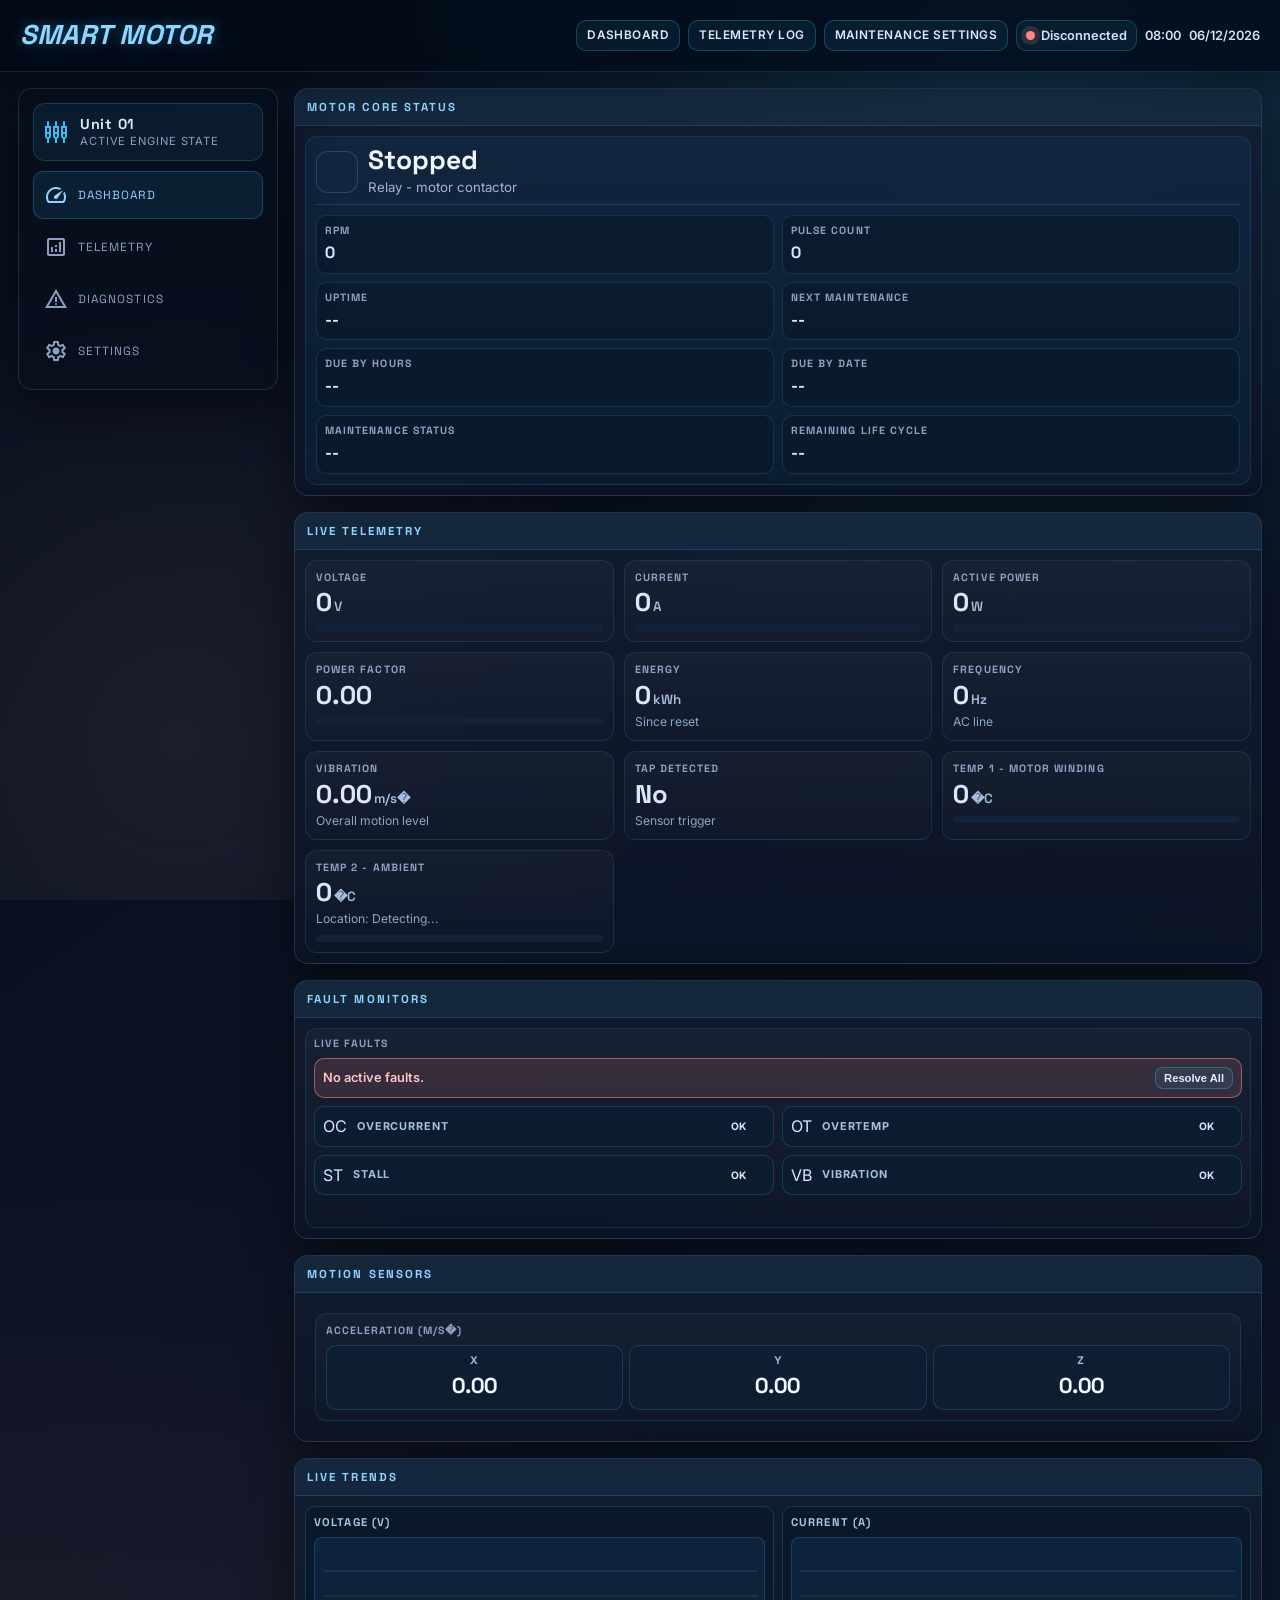
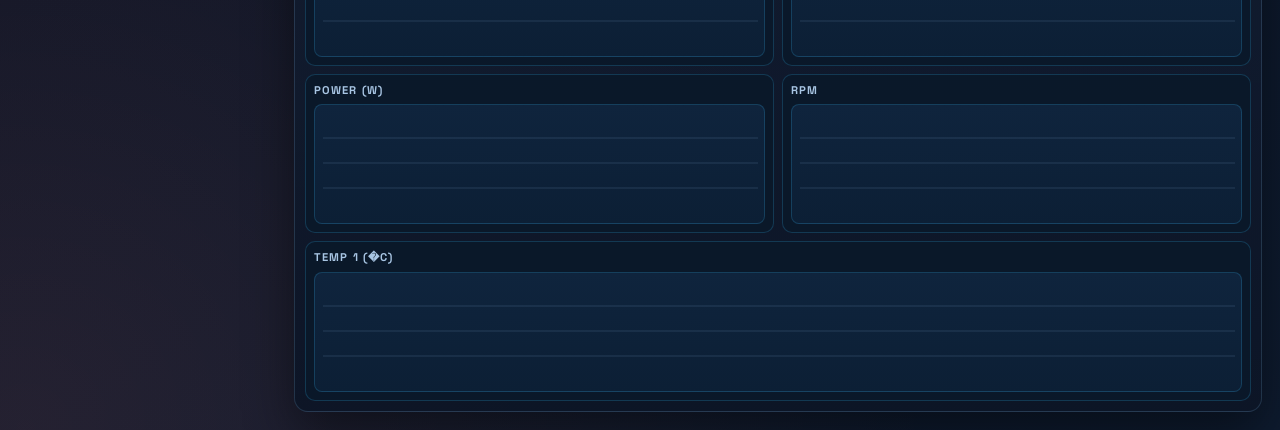
==== commit f38a4b6d: "Add files via upload" ====
--- a/index.html
+++ b/index.html
@@ -1,9 +1,9 @@
-<!DOCTYPE html>
+﻿<!DOCTYPE html>
 <html lang="en">
 <head>
   <meta charset="UTF-8">
   <meta name="viewport" content="width=device-width, initial-scale=1.0">
-  <title>Kinetic Engine Dashboard</title>
+  <title>Dashboard</title>
   <link rel="preconnect" href="https://fonts.googleapis.com">
   <link rel="preconnect" href="https://fonts.gstatic.com" crossorigin>
   <link href="https://fonts.googleapis.com/css2?family=Space+Grotesk:wght@400;500;600;700&family=Inter:wght@400;500;600;700&display=swap" rel="stylesheet">
@@ -14,7 +14,7 @@
   <div class="bg-aurora" aria-hidden="true"></div>
   <div class="container">
     <div class="topbar">
-      <h1>KINETIC ENGINE</h1>
+      <h1>SMART MOTOR</h1>
       <div class="topbar-right">
         <a class="top-link" href="index.html">Dashboard</a>
         <a class="top-link" href="log.html">Telemetry Log</a>
@@ -143,6 +143,6 @@
 
   <script src="app.js"></script>
 </body>
-</html>
-
-
+</html>
+
+
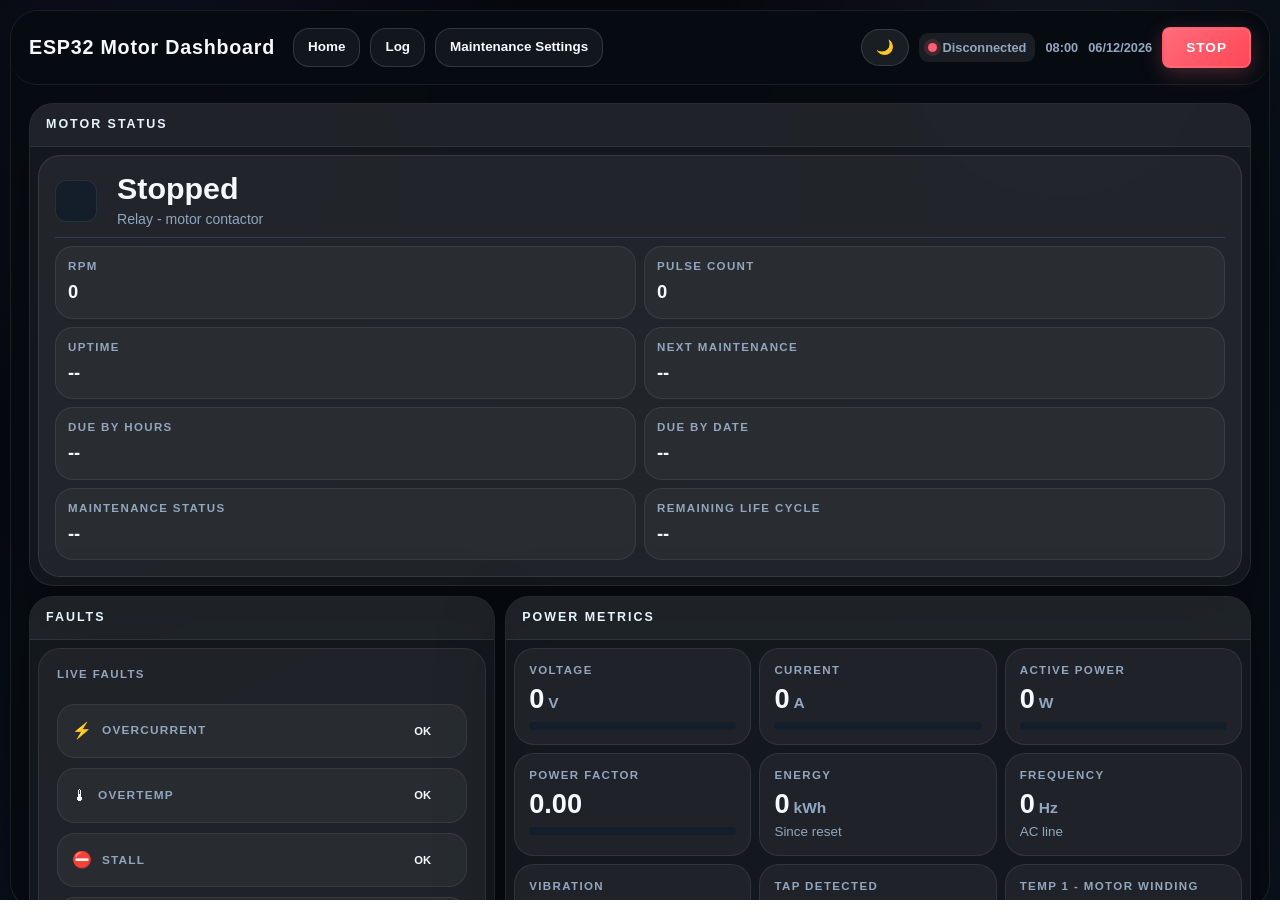
==== commit c09f8ef0: "Add files via upload" ====
--- a/index.html
+++ b/index.html
@@ -3,51 +3,34 @@
 <head>
   <meta charset="UTF-8">
   <meta name="viewport" content="width=device-width, initial-scale=1.0">
-  <title>Dashboard</title>
-  <link rel="preconnect" href="https://fonts.googleapis.com">
-  <link rel="preconnect" href="https://fonts.gstatic.com" crossorigin>
-  <link href="https://fonts.googleapis.com/css2?family=Space+Grotesk:wght@400;500;600;700&family=Inter:wght@400;500;600;700&display=swap" rel="stylesheet">
-  <link href="https://fonts.googleapis.com/css2?family=Material+Symbols+Outlined:wght@100..700" rel="stylesheet">
+  <title>ESP32 Motor Dashboard</title>
   <link rel="stylesheet" href="app.css">
 </head>
 <body>
-  <div class="bg-aurora" aria-hidden="true"></div>
   <div class="container">
     <div class="topbar">
-      <h1>SMART MOTOR</h1>
+      <a class="topbar-title" href="index.html">ESP32 Motor Dashboard</a>
+      <div class="topbar-center">
+        <a class="top-link" href="index.html">Home</a>
+        <a class="top-link" href="log.html">Log</a>
+        <a class="top-link" href="settings.html">Maintenance Settings</a>
+      </div>
       <div class="topbar-right">
-        <a class="top-link" href="index.html">Dashboard</a>
-        <a class="top-link" href="log.html">Telemetry Log</a>
-        <a class="top-link" href="settings.html">Maintenance Settings</a>
+        <button id="themeToggle" class="theme-toggle-btn" title="Toggle theme">🌙</button>
         <span class="status-indicator">
           <span class="status-dot" id="statusDot"></span>
           <span class="status-txt" id="statusText">Connecting...</span>
         </span>
         <span class="timestamp" id="timestamp">--:--:--</span>
         <span class="date" id="date">--/--/----</span>
+        <button id="stopMotorBtn" class="stop-btn-ribbon">STOP</button>
       </div>
     </div>
 
     <div class="dashboard-main dashboard-main-home">
-      <aside class="dashboard-side">
-        <div class="side-unit">
-          <span class="material-symbols-outlined">settings_input_component</span>
-          <div>
-            <div class="side-unit-title">Unit 01</div>
-            <div class="side-unit-sub">Active Engine State</div>
-          </div>
-        </div>
-        <nav class="side-nav">
-          <a class="side-link active" href="index.html"><span class="material-symbols-outlined">speed</span>Dashboard</a>
-          <a class="side-link" href="log.html"><span class="material-symbols-outlined">analytics</span>Telemetry</a>
-          <a class="side-link" href="#faults"><span class="material-symbols-outlined">warning</span>Diagnostics</a>
-          <a class="side-link" href="settings.html"><span class="material-symbols-outlined">settings</span>Settings</a>
-        </nav>
-      </aside>
-
       <div class="dashboard-col dashboard-col-left">
         <section class="dashboard-panel panel-motor">
-          <div class="section-title">Motor Core Status</div>
+          <div class="section-title">Motor status</div>
           <div class="section-content">
             <div class="motor-status-card">
               <div class="motor-header">
@@ -60,83 +43,191 @@
                 </div>
               </div>
               <div class="motor-metrics-grid">
-                <div class="motor-stats"><div class="card-label">RPM</div><div class="motor-value" id="rpm">0</div></div>
-                <div class="motor-stats"><div class="card-label">Pulse count</div><div class="motor-pulse" id="pulse">0</div></div>
-                <div class="motor-stats"><div class="card-label">Uptime</div><div class="motor-pulse" id="uptimeValue">--</div></div>
-                <div class="motor-stats"><div class="card-label">Next maintenance</div><div class="motor-pulse" id="nextMaintenanceValue">--</div></div>
-                <div class="motor-stats"><div class="card-label">Due by hours</div><div class="motor-pulse" id="dueByHoursValue">--</div></div>
-                <div class="motor-stats"><div class="card-label">Due by date</div><div class="motor-pulse" id="dueByDateValue">--</div></div>
-                <div class="motor-stats"><div class="card-label">Maintenance status</div><div class="motor-pulse" id="maintenanceStatusValue">--</div></div>
-                <div class="motor-stats"><div class="card-label">Remaining life cycle</div><div class="motor-pulse" id="remainingLifeCycleValue">--</div></div>
-              </div>
-            </div>
-          </div>
-        </section>
-
-        <section class="dashboard-panel panel-power">
-          <div class="section-title">Live Telemetry</div>
-          <div class="grid grid-power">
-            <div class="card"><div class="card-label">Voltage</div><div class="card-value" id="voltage">0<span class="card-unit">V</span></div><div class="mini-bar"><div class="mini-bar-fill" id="voltageBar"></div></div></div>
-            <div class="card"><div class="card-label">Current</div><div class="card-value" id="current">0<span class="card-unit">A</span></div><div class="mini-bar"><div class="mini-bar-fill" id="currentBar"></div></div></div>
-            <div class="card"><div class="card-label">Active Power</div><div class="card-value" id="power">0<span class="card-unit">W</span></div><div class="mini-bar"><div class="mini-bar-fill" id="powerBar"></div></div></div>
-            <div class="card"><div class="card-label">Power Factor</div><div class="card-value" id="powerFactor">0.00</div><div class="mini-bar"><div class="mini-bar-fill" id="powerFactorBar"></div></div></div>
-            <div class="card"><div class="card-label">Energy</div><div class="card-value" id="energy">0<span class="card-unit">kWh</span></div><div class="card-sub">Since reset</div></div>
-            <div class="card"><div class="card-label">Frequency</div><div class="card-value" id="frequency">0<span class="card-unit">Hz</span></div><div class="card-sub">AC line</div></div>
-            <div class="card"><div class="card-label">Vibration</div><div class="card-value"><span id="vibrationMagnitude">0.00</span><span class="card-unit">m/s�</span></div><div class="card-sub">Overall motion level</div></div>
-            <div class="card"><div class="card-label">Tap detected</div><div class="card-value" id="tapValue">No</div><div class="card-sub">Sensor trigger</div></div>
-            <div class="card"><div class="card-label">Temp 1 - Motor winding</div><div class="card-value" id="temp1">0<span class="card-unit">�C</span></div><div class="mini-bar"><div class="mini-bar-fill" id="temp1Bar"></div></div></div>
-            <div class="card"><div class="card-label">Temp 2 - Ambient</div><div class="card-value" id="temp2">0<span class="card-unit">�C</span></div><div class="card-sub" id="ambientLocationLabel">Location: Detecting...</div><div class="mini-bar"><div class="mini-bar-fill" id="temp2Bar"></div></div></div>
-          </div>
-        </section>
-
-        <section class="dashboard-panel" id="faults">
-          <div class="section-title">Fault Monitors</div>
+                <div class="motor-stats">
+                  <div class="card-label">RPM</div>
+                  <div class="motor-value" id="rpm">0</div>
+                </div>
+                <div class="motor-stats">
+                  <div class="card-label">Pulse count</div>
+                  <div class="motor-pulse" id="pulse">0</div>
+                </div>
+                <div class="motor-stats">
+                  <div class="card-label">Uptime</div>
+                  <div class="motor-pulse" id="uptimeValue">--</div>
+                </div>
+                <div class="motor-stats">
+                  <div class="card-label">Next maintenance</div>
+                  <div class="motor-pulse" id="nextMaintenanceValue">--</div>
+                </div>
+                <div class="motor-stats">
+                  <div class="card-label">Due by hours</div>
+                  <div class="motor-pulse" id="dueByHoursValue">--</div>
+                </div>
+                <div class="motor-stats">
+                  <div class="card-label">Due by date</div>
+                  <div class="motor-pulse" id="dueByDateValue">--</div>
+                </div>
+                <div class="motor-stats">
+                  <div class="card-label">Maintenance status</div>
+                  <div class="motor-pulse" id="maintenanceStatusValue">--</div>
+                </div>
+                <div class="motor-stats">
+                  <div class="card-label">Remaining life cycle</div>
+                  <div class="motor-pulse" id="remainingLifeCycleValue">--</div>
+                </div>
+              </div>
+            </div>
+          </div>
+        </section>
+
+        <div class="dashboard-row-2up">
+          <section class="dashboard-panel panel-faults">
+            <div class="section-title">Faults</div>
+            <div class="section-content">
+              <div class="card fault-summary-card">
+                <div class="card-label">Live faults</div>
+                <div class="fault-alert" id="faultAlert" hidden>
+                  <div class="fault-alert-text" id="faultAlertText">No active faults.</div>
+                  <button class="fault-action-btn" id="resolveAllFaultsBtn" type="button">Resolve All</button>
+                </div>
+                <div class="faults-chips">
+                  <div class="fault-chip" data-icon="&#9889;">
+                    <span class="fault-name">Overcurrent</span>
+                    <span class="fault-state badge" id="fault_overcurrent">OK</span>
+                    <button class="fault-action-btn fault-action-inline" id="fault_overcurrent_action" type="button" hidden>Resolve</button>
+                  </div>
+                  <div class="fault-chip" data-icon="&#127777;">
+                    <span class="fault-name">Overtemp</span>
+                    <span class="fault-state badge" id="fault_overtemp">OK</span>
+                    <button class="fault-action-btn fault-action-inline" id="fault_overtemp_action" type="button" hidden>Resolve</button>
+                  </div>
+                  <div class="fault-chip" data-icon="&#9940;">
+                    <span class="fault-name">Stall</span>
+                    <span class="fault-state badge" id="fault_stall">OK</span>
+                    <button class="fault-action-btn fault-action-inline" id="fault_stall_action" type="button" hidden>Resolve</button>
+                  </div>
+                  <div class="fault-chip" data-icon="&#128243;">
+                    <span class="fault-name">Vibration</span>
+                    <span class="fault-state badge" id="fault_vibration">OK</span>
+                    <button class="fault-action-btn fault-action-inline" id="fault_vibration_action" type="button" hidden>Resolve</button>
+                  </div>
+                </div>
+                <div class="fault-action-status" id="faultActionStatus"></div>
+              </div>
+            </div>
+          </section>
+
+          <section class="dashboard-panel dashboard-panel-power panel-power">
+            <div class="section-title">Power metrics</div>
+            <div class="grid grid-power">
+              <div class="card">
+                <div class="card-label">Voltage</div>
+                <div class="card-value" id="voltage">0<span class="card-unit">V</span></div>
+                <div class="mini-bar"><div class="mini-bar-fill" id="voltageBar"></div></div>
+              </div>
+            <div class="card">
+              <div class="card-label">Current</div>
+              <div class="card-value" id="current">0<span class="card-unit">A</span></div>
+              <div class="mini-bar"><div class="mini-bar-fill" id="currentBar"></div></div>
+            </div>
+            <div class="card">
+              <div class="card-label">Active power</div>
+              <div class="card-value" id="power">0<span class="card-unit">W</span></div>
+              <div class="mini-bar"><div class="mini-bar-fill" id="powerBar"></div></div>
+            </div>
+            <div class="card">
+              <div class="card-label">Power factor</div>
+              <div class="card-value" id="powerFactor">0.00</div>
+              <div class="mini-bar"><div class="mini-bar-fill" id="powerFactorBar"></div></div>
+            </div>
+            <div class="card">
+              <div class="card-label">Energy</div>
+              <div class="card-value" id="energy">0<span class="card-unit">kWh</span></div>
+              <div class="card-sub">Since reset</div>
+            </div>
+            <div class="card">
+              <div class="card-label">Frequency</div>
+              <div class="card-value" id="frequency">0<span class="card-unit">Hz</span></div>
+              <div class="card-sub">AC line</div>
+            </div>
+            <div class="card">
+              <div class="card-label">Vibration</div>
+              <div class="card-value"><span id="vibrationMagnitude">0.00</span><span class="card-unit">m/s²</span></div>
+              <div class="card-sub">Overall motion level</div>
+            </div>
+            <div class="card">
+              <div class="card-label">Tap detected</div>
+              <div class="card-value" id="tapValue">No</div>
+              <div class="card-sub">Sensor trigger</div>
+            </div>
+            <div class="card">
+              <div class="card-label">Temp 1 - Motor winding</div>
+              <div class="card-value" id="temp1">0<span class="card-unit">°C</span></div>
+              <div class="mini-bar"><div class="mini-bar-fill" id="temp1Bar"></div></div>
+            </div>
+            <div class="card">
+              <div class="card-label">Temp 2 - Ambient</div>
+              <div class="card-value" id="temp2">0<span class="card-unit">°C</span></div>
+              <div class="card-sub" id="ambientLocationLabel">Location: Detecting...</div>
+              <div class="mini-bar"><div class="mini-bar-fill" id="temp2Bar"></div></div>
+            </div>
+          </div>
+        </section>
+        </div>
+
+        <section class="dashboard-panel">
+          <div class="section-title">Live trends</div>
           <div class="section-content">
-            <div class="card fault-summary-card">
-              <div class="card-label">Live faults</div>
-              <div class="fault-alert" id="faultAlert" hidden>
-                <div class="fault-alert-text" id="faultAlertText">No active faults.</div>
-                <button class="fault-action-btn" id="resolveAllFaultsBtn" type="button">Resolve All</button>
-              </div>
-              <div class="faults-chips">
-                <div class="fault-chip" data-icon="OC"><span class="fault-name">Overcurrent</span><span class="fault-state badge" id="fault_overcurrent">OK</span><button class="fault-action-btn fault-action-inline" id="fault_overcurrent_action" type="button" hidden>Resolve</button></div>
-                <div class="fault-chip" data-icon="OT"><span class="fault-name">Overtemp</span><span class="fault-state badge" id="fault_overtemp">OK</span><button class="fault-action-btn fault-action-inline" id="fault_overtemp_action" type="button" hidden>Resolve</button></div>
-                <div class="fault-chip" data-icon="ST"><span class="fault-name">Stall</span><span class="fault-state badge" id="fault_stall">OK</span><button class="fault-action-btn fault-action-inline" id="fault_stall_action" type="button" hidden>Resolve</button></div>
-                <div class="fault-chip" data-icon="VB"><span class="fault-name">Vibration</span><span class="fault-state badge" id="fault_vibration">OK</span><button class="fault-action-btn fault-action-inline" id="fault_vibration_action" type="button" hidden>Resolve</button></div>
-              </div>
-              <div class="fault-action-status" id="faultActionStatus"></div>
+            <div class="trend-grid">
+              <div class="trend-card">
+                <div class="trend-title">Voltage (V)</div>
+                <canvas id="trendVoltage" class="trend-canvas" width="420" height="120"></canvas>
+              </div>
+              <div class="trend-card">
+                <div class="trend-title">Current (A)</div>
+                <canvas id="trendCurrent" class="trend-canvas" width="420" height="120"></canvas>
+              </div>
+              <div class="trend-card">
+                <div class="trend-title">Power (W)</div>
+                <canvas id="trendPower" class="trend-canvas" width="420" height="120"></canvas>
+              </div>
+              <div class="trend-card">
+                <div class="trend-title">RPM</div>
+                <canvas id="trendRpm" class="trend-canvas" width="420" height="120"></canvas>
+              </div>
+              <div class="trend-card trend-card-wide">
+                <div class="trend-title">Temp 1 (°C)</div>
+                <canvas id="trendTemp1" class="trend-canvas" width="860" height="120"></canvas>
+              </div>
             </div>
           </div>
         </section>
 
         <section class="dashboard-panel panel-motion">
-          <div class="section-title">Motion Sensors</div>
+          <div class="section-title">Motion sensors</div>
           <div class="section-content">
             <div class="grid grid-2col">
               <div class="card">
-                <div class="card-label">Acceleration (m/s�)</div>
+                <div class="card-label">Acceleration (m/s²)</div>
                 <div class="accel-row">
-                  <div class="accel-cell"><div class="accel-axis">X</div><div class="accel-val" id="accelX">0.00</div></div>
-                  <div class="accel-cell"><div class="accel-axis">Y</div><div class="accel-val" id="accelY">0.00</div></div>
-                  <div class="accel-cell"><div class="accel-axis">Z</div><div class="accel-val" id="accelZ">0.00</div></div>
-                </div>
-              </div>
-            </div>
-          </div>
-        </section>
-
-        <section class="dashboard-panel">
-          <div class="section-title">Live Trends</div>
-          <div class="section-content">
-            <div class="trend-grid">
-              <div class="trend-card"><div class="trend-title">Voltage (V)</div><canvas id="trendVoltage" class="trend-canvas" width="420" height="120"></canvas></div>
-              <div class="trend-card"><div class="trend-title">Current (A)</div><canvas id="trendCurrent" class="trend-canvas" width="420" height="120"></canvas></div>
-              <div class="trend-card"><div class="trend-title">Power (W)</div><canvas id="trendPower" class="trend-canvas" width="420" height="120"></canvas></div>
-              <div class="trend-card"><div class="trend-title">RPM</div><canvas id="trendRpm" class="trend-canvas" width="420" height="120"></canvas></div>
-              <div class="trend-card trend-card-wide"><div class="trend-title">Temp 1 (�C)</div><canvas id="trendTemp1" class="trend-canvas" width="860" height="120"></canvas></div>
-            </div>
-          </div>
-        </section>
+                  <div class="accel-cell">
+                    <div class="accel-axis">X</div>
+                    <div class="accel-val" id="accelX">0.00</div>
+                  </div>
+                  <div class="accel-cell">
+                    <div class="accel-axis">Y</div>
+                    <div class="accel-val" id="accelY">0.00</div>
+                  </div>
+                  <div class="accel-cell">
+                    <div class="accel-axis">Z</div>
+                    <div class="accel-val" id="accelZ">0.00</div>
+                  </div>
+                </div>
+              </div>
+            </div>
+          </div>
+        </section>
+
       </div>
     </div>
   </div>
@@ -144,5 +235,3 @@
   <script src="app.js"></script>
 </body>
 </html>
-
-
--- a/app.css
+++ b/app.css
@@ -1,803 +1,1178 @@
-:root {
-  --bg: #080f1d;
-  --bg-soft: #0d1729;
-  --surface: #131d31;
-  --surface-2: #1a253a;
-  --surface-3: #202c44;
-  --border: rgba(142, 213, 255, 0.16);
-  --border-strong: rgba(142, 213, 255, 0.34);
-  --text: #dde5ff;
-  --text-soft: #8fa1c2;
-  --title: #8ed5ff;
-  --primary: #38bdf8;
-  --primary-soft: rgba(56, 189, 248, 0.2);
-  --success: #2ce49d;
-  --danger: #ff8686;
-  --danger-soft: rgba(255, 134, 134, 0.16);
-  --warning: #ffbf67;
-  --shadow: 0 20px 50px rgba(0, 0, 0, 0.45);
-  --radius: 14px;
-}
-
-* {
-  box-sizing: border-box;
-  margin: 0;
-  padding: 0;
-}
-
-body {
-  font-family: "Inter", "Segoe UI", Arial, sans-serif;
-  background: radial-gradient(circle at 82% -6%, rgba(56, 189, 248, 0.16), transparent 36%),
-    radial-gradient(circle at 2% 100%, rgba(255, 134, 134, 0.1), transparent 38%),
-    linear-gradient(145deg, var(--bg) 0%, #0b1324 55%, #0e1b2f 100%);
-  color: var(--text);
-  line-height: 1.4;
-  min-height: 100vh;
-}
-
-.bg-aurora {
-  position: fixed;
-  inset: 0;
-  pointer-events: none;
-  z-index: -1;
-  background-image: radial-gradient(circle at 78% 22%, rgba(56, 189, 248, 0.09), transparent 33%),
-    radial-gradient(circle at 14% 82%, rgba(255, 188, 186, 0.08), transparent 38%);
-}
-
-.container {
-  width: 100%;
-  min-height: 100vh;
-}
-
-.topbar {
-  position: fixed;
-  top: 0;
-  left: 0;
-  right: 0;
-  z-index: 50;
-  height: 72px;
-  background: rgba(2, 10, 22, 0.78);
-  backdrop-filter: blur(14px);
-  border-bottom: 1px solid rgba(56, 189, 248, 0.16);
-  box-shadow: 0 10px 28px rgba(0, 0, 0, 0.35);
-  padding: 12px 20px;
-  display: flex;
-  align-items: center;
-  justify-content: space-between;
-  gap: 12px;
-}
-
-.topbar h1 {
-  font-family: "Space Grotesk", "Inter", sans-serif;
-  font-size: 1.7rem;
-  font-weight: 700;
-  letter-spacing: 0.02em;
-  font-style: italic;
-  color: var(--title);
-  text-shadow: 0 0 14px rgba(56, 189, 248, 0.4);
-}
-
-.topbar-right {
-  display: flex;
-  align-items: center;
-  gap: 8px;
-  flex-wrap: wrap;
-  justify-content: flex-end;
-}
-
-.top-link {
-  text-decoration: none;
-  color: #dce7ff;
-  border: 1px solid rgba(56, 189, 248, 0.28);
-  background: rgba(56, 189, 248, 0.08);
-  padding: 6px 10px;
-  border-radius: 10px;
-  font-size: 0.74rem;
-  font-weight: 600;
-  letter-spacing: 0.04em;
-  text-transform: uppercase;
-  transition: all 0.2s ease;
-}
-
-.top-link:hover {
-  background: rgba(56, 189, 248, 0.18);
-  border-color: rgba(56, 189, 248, 0.55);
-}
-
-.status-indicator {
-  display: inline-flex;
-  align-items: center;
-  gap: 6px;
-  padding: 6px 9px;
-  border-radius: 10px;
-  border: 1px solid rgba(56, 189, 248, 0.25);
-  background: rgba(56, 189, 248, 0.08);
-}
-
-.status-dot {
-  width: 9px;
-  height: 9px;
-  border-radius: 999px;
-  background: var(--warning);
-  box-shadow: 0 0 0 5px rgba(255, 191, 102, 0.15);
-}
-
-.status-dot.connected {
-  background: var(--success);
-  box-shadow: 0 0 0 5px rgba(44, 228, 157, 0.16);
-}
-
-.status-dot.error {
-  background: var(--danger);
-  box-shadow: 0 0 0 5px rgba(255, 134, 134, 0.16);
-}
-
-.status-txt,
-.timestamp,
-.date {
-  color: #d6e1f9;
-  font-size: 0.8rem;
-  font-weight: 600;
-}
-
-.dashboard-main {
-  display: grid;
-  gap: 16px;
-  padding: 88px 18px 18px;
-}
-
-.dashboard-main-home {
-  grid-template-columns: 260px 1fr;
-}
-
-.dashboard-side {
-  position: sticky;
-  top: 88px;
-  align-self: start;
-  background: rgba(8, 15, 29, 0.72);
-  border: 1px solid var(--border);
-  border-radius: var(--radius);
-  padding: 14px;
-  box-shadow: var(--shadow);
-}
-
-.side-unit {
-  display: flex;
-  align-items: center;
-  gap: 12px;
-  padding: 10px;
-  border: 1px solid rgba(56, 189, 248, 0.2);
-  border-radius: 12px;
-  background: rgba(56, 189, 248, 0.08);
-}
-
-.side-unit .material-symbols-outlined {
-  color: var(--primary);
-}
-
-.side-unit-title {
-  font-family: "Space Grotesk", sans-serif;
-  font-weight: 700;
-  font-size: 0.9rem;
-  letter-spacing: 0.05em;
-}
-
-.side-unit-sub {
-  color: var(--text-soft);
-  font-size: 0.7rem;
-  text-transform: uppercase;
-  letter-spacing: 0.08em;
-}
-
-.side-nav {
-  margin-top: 10px;
-  display: grid;
-  gap: 4px;
-}
-
-.side-link {
-  display: flex;
-  align-items: center;
-  gap: 10px;
-  text-decoration: none;
-  color: var(--text-soft);
-  font-family: "Space Grotesk", sans-serif;
-  font-size: 0.74rem;
-  text-transform: uppercase;
-  letter-spacing: 0.09em;
-  padding: 11px 10px;
-  border-radius: 10px;
-  border: 1px solid transparent;
-  transition: all 0.2s ease;
-}
-
-.side-link:hover,
-.side-link.active {
-  color: var(--title);
-  background: rgba(56, 189, 248, 0.1);
-  border-color: rgba(56, 189, 248, 0.26);
-}
-
-.dashboard-col {
-  display: grid;
-  gap: 16px;
-}
-
-.dashboard-panel {
-  background: linear-gradient(180deg, rgba(19, 29, 49, 0.86) 0%, rgba(12, 21, 38, 0.92) 100%);
-  border: 1px solid var(--border);
-  border-radius: var(--radius);
-  overflow: hidden;
-  box-shadow: var(--shadow);
-}
-
-.section-title {
-  font-family: "Space Grotesk", sans-serif;
-  background: rgba(56, 189, 248, 0.07);
-  border-bottom: 1px solid rgba(56, 189, 248, 0.18);
-  color: var(--title);
-  padding: 10px 12px;
-  font-size: 0.72rem;
-  font-weight: 700;
-  text-transform: uppercase;
-  letter-spacing: 0.18em;
-}
-
-.section-content,
-.grid,
-.log-wrap {
-  padding: 10px;
-}
-
-.grid {
-  display: grid;
-  gap: 10px;
-}
-
-.grid-power {
-  grid-template-columns: repeat(4, minmax(0, 1fr));
-}
-
-.grid-2col {
-  grid-template-columns: 1fr;
-}
-
-.card,
-.motor-status-card,
-.fault-summary-card {
-  background: linear-gradient(180deg, rgba(255, 255, 255, 0.03), rgba(255, 255, 255, 0.01));
-  border: 1px solid rgba(56, 189, 248, 0.14);
-  border-radius: 12px;
-}
-
-.card {
-  padding: 10px;
-}
-
-.card-label {
-  font-family: "Space Grotesk", sans-serif;
-  font-size: 0.66rem;
-  color: var(--text-soft);
-  text-transform: uppercase;
-  letter-spacing: 0.1em;
-  font-weight: 700;
-}
-
-.card-value {
-  margin-top: 4px;
-  font-family: "Space Grotesk", sans-serif;
-  font-size: 1.9rem;
-  font-weight: 700;
-  color: var(--text);
-  line-height: 1.05;
-  font-variant-numeric: tabular-nums;
-}
-
-.card-unit {
-  font-size: 0.84rem;
-  color: #a7bddf;
-  margin-left: 2px;
-  font-weight: 600;
-}
-
-.card-sub {
-  margin-top: 4px;
-  font-size: 0.76rem;
-  color: #8ea5c5;
-}
-
-.mini-bar {
-  margin-top: 8px;
-  width: 100%;
-  height: 7px;
-  border-radius: 999px;
-  background: #142239;
-  overflow: hidden;
-}
-
-.mini-bar-fill {
-  width: 0;
-  height: 100%;
-  border-radius: 999px;
-  transition: width 0.3s ease;
-  box-shadow: 0 0 12px rgba(56, 189, 248, 0.4);
-}
-
-.motor-status-card {
-  padding: 10px;
-  background: linear-gradient(180deg, rgba(18, 40, 66, 0.82) 0%, rgba(12, 30, 52, 0.9) 100%);
-}
-
-.motor-header {
-  display: flex;
-  align-items: center;
-  gap: 10px;
-  padding-bottom: 8px;
-  border-bottom: 1px solid rgba(56, 189, 248, 0.2);
-}
-
-.motor-indicator {
-  width: 42px;
-  height: 42px;
-  border-radius: 12px;
-  display: grid;
-  place-items: center;
-  background: #12253f;
-  border: 1px solid rgba(56, 189, 248, 0.25);
-}
-
-.motor-indicator.on {
-  background: rgba(44, 228, 157, 0.16);
-  border-color: rgba(44, 228, 157, 0.6);
-}
-
-.motor-indicator.off {
-  background: var(--danger-soft);
-  border-color: rgba(255, 134, 134, 0.52);
-}
-
-.motor-dot {
-  width: 14px;
-  height: 14px;
-  border-radius: 999px;
-}
-
-.motor-dot.on {
-  background: var(--success);
-}
-
-.motor-dot.off {
-  background: var(--danger);
-}
-
-.motor-label {
-  font-family: "Space Grotesk", sans-serif;
-  font-size: 1.65rem;
-  font-weight: 700;
-  color: #eef6ff;
-  line-height: 1;
-}
-
-.motor-sublabel {
-  font-size: 0.83rem;
-  color: #9cb7d8;
-  margin-top: 4px;
-}
-
-.motor-metrics-grid {
-  margin-top: 10px;
-  display: grid;
-  grid-template-columns: repeat(4, minmax(0, 1fr));
-  gap: 8px;
-}
-
-.motor-stats {
-  background: rgba(11, 26, 45, 0.86);
-  border: 1px solid rgba(56, 189, 248, 0.16);
-  border-radius: 10px;
-  padding: 8px;
-}
-
-.motor-value,
-.motor-pulse {
-  margin-top: 3px;
-  font-family: "Space Grotesk", sans-serif;
-  font-size: 1.02rem;
-  font-weight: 700;
-  font-variant-numeric: tabular-nums;
-}
-
-.fault-summary-card {
-  padding: 8px;
-}
-
-.fault-alert {
-  margin-top: 6px;
-  border: 1px solid rgba(255, 134, 134, 0.55);
-  background: rgba(255, 134, 134, 0.14);
-  border-radius: 10px;
-  padding: 8px;
-  display: flex;
-  align-items: center;
-  justify-content: space-between;
-  gap: 10px;
-}
-
-.fault-alert-text {
-  color: #ffc3cb;
-  font-size: 0.8rem;
-  font-weight: 600;
-}
-
-.faults-chips {
-  margin-top: 8px;
-  display: grid;
-  grid-template-columns: repeat(2, minmax(0, 1fr));
-  gap: 8px;
-}
-
-.fault-chip {
-  display: grid;
-  grid-template-columns: auto 1fr auto auto;
-  align-items: center;
-  gap: 10px;
-  border: 1px solid rgba(56, 189, 248, 0.2);
-  border-radius: 10px;
-  padding: 8px;
-  background: rgba(13, 29, 49, 0.9);
-}
-
-.fault-chip::before {
-  content: attr(data-icon);
-  font-size: 1rem;
-}
-
-.fault-name {
-  font-size: 0.68rem;
-  text-transform: uppercase;
-  letter-spacing: 0.08em;
-  color: #a7c0e1;
-  font-weight: 700;
-}
-
-.badge {
-  font-size: 0.64rem;
-  font-weight: 700;
-  padding: 3px 9px;
-  border-radius: 999px;
-}
-
-.badge-on {
-  color: #ffb2bc;
-  background: rgba(255, 134, 134, 0.16);
-  border: 1px solid rgba(255, 134, 134, 0.48);
-}
-
-.badge-off {
-  color: #8df0c7;
-  background: rgba(44, 228, 157, 0.14);
-  border: 1px solid rgba(44, 228, 157, 0.36);
-}
-
-.fault-action-btn {
-  border: 1px solid rgba(56, 189, 248, 0.34);
-  background: rgba(56, 189, 248, 0.1);
-  color: #dff0ff;
-  border-radius: 8px;
-  padding: 4px 8px;
-  font-size: 0.7rem;
-  font-weight: 600;
-  cursor: pointer;
-}
-
-.fault-action-btn:hover:not(:disabled) {
-  background: rgba(56, 189, 248, 0.2);
-}
-
-.fault-action-inline {
-  justify-self: end;
-}
-
-.fault-action-btn:disabled {
-  opacity: 0.56;
-  cursor: not-allowed;
-}
-
-.fault-action-status {
-  min-height: 18px;
-  margin-top: 6px;
-  color: #a8c3df;
-  font-size: 0.74rem;
-}
-
-.fault-action-status.error {
-  color: #ffacb7;
-}
-
-.accel-row {
-  display: grid;
-  grid-template-columns: repeat(3, minmax(0, 1fr));
-  gap: 6px;
-  margin-top: 6px;
-}
-
-.accel-cell {
-  border: 1px solid rgba(56, 189, 248, 0.2);
-  border-radius: 10px;
-  background: rgba(15, 30, 51, 0.9);
-  text-align: center;
-  padding: 8px;
-}
-
-.accel-axis {
-  font-size: 0.66rem;
-  color: #9cb8d7;
-  font-weight: 700;
-  letter-spacing: 0.08em;
-}
-
-.accel-val {
-  margin-top: 2px;
-  font-family: "Space Grotesk", sans-serif;
-  font-size: 1.35rem;
-  font-weight: 700;
-  color: #f1f8ff;
-  font-variant-numeric: tabular-nums;
-}
-
-.trend-grid {
-  display: grid;
-  grid-template-columns: repeat(2, minmax(0, 1fr));
-  gap: 8px;
-}
-
-.trend-card {
-  border: 1px solid rgba(56, 189, 248, 0.2);
-  border-radius: 10px;
-  background: rgba(11, 25, 43, 0.9);
-  padding: 8px;
-}
-
-.trend-card-wide {
-  grid-column: 1 / -1;
-}
-
-.trend-title {
-  font-family: "Space Grotesk", sans-serif;
-  font-size: 0.7rem;
-  text-transform: uppercase;
-  letter-spacing: 0.1em;
-  color: #a8c5e3;
-  font-weight: 700;
-  margin-bottom: 6px;
-}
-
-.trend-canvas {
-  width: 100%;
-  height: 120px;
-  display: block;
-  border-radius: 8px;
-  background: linear-gradient(180deg, #0f243d 0%, #0c1f35 100%);
-  border: 1px solid rgba(56, 189, 248, 0.2);
-}
-
-.log-wrap {
-  padding-top: 8px;
-}
-
-.log-inner {
-  border: 1px solid var(--border);
-  border-radius: 10px;
-  overflow: auto;
-  background: #10253f;
-}
-
-.log-table {
-  width: 100%;
-  border-collapse: collapse;
-  min-width: 620px;
-}
-
-.log-table th {
-  position: sticky;
-  top: 0;
-  z-index: 1;
-  text-align: left;
-  padding: 8px 10px;
-  color: #cee4ff;
-  background: #123354;
-  font-size: 0.74rem;
-  font-weight: 700;
-  letter-spacing: 0.04em;
-  border-bottom: 1px solid var(--border);
-}
-
-.log-table td {
-  padding: 8px 10px;
-  font-size: 0.82rem;
-  border-bottom: 1px solid rgba(88, 131, 171, 0.24);
-  color: var(--text);
-  font-variant-numeric: tabular-nums;
-}
-
-.log-table tr:nth-child(even) td {
-  background: rgba(255, 255, 255, 0.02);
-}
-
-.log-table .no-data {
-  text-align: center;
-  color: #9ab6d5;
-  font-style: italic;
-  padding: 16px;
-}
-
-.settings-container {
-  max-width: 900px;
-  margin: 0 auto;
-  padding-top: 82px;
-}
-
-.settings-wrap {
-  padding: 12px;
-  background: rgba(14, 35, 55, 0.82);
-  border: 1px solid rgba(56, 189, 248, 0.2);
-  border-radius: 12px;
-  box-shadow: var(--shadow);
-}
-
-.settings-form {
-  display: grid;
-  gap: 9px;
-  background: #112a46;
-  border: 1px solid rgba(56, 189, 248, 0.28);
-  border-radius: 11px;
-  padding: 12px;
-}
-
-.settings-label {
-  font-family: "Space Grotesk", sans-serif;
-  font-size: 0.74rem;
-  text-transform: uppercase;
-  letter-spacing: 0.08em;
-  font-weight: 700;
-  color: #aac6e4;
-}
-
-.settings-select-grid {
-  display: grid;
-  grid-template-columns: repeat(5, minmax(0, 1fr));
-  gap: 7px;
-}
-
-.settings-location-grid {
-  display: grid;
-  grid-template-columns: repeat(2, minmax(0, 1fr));
-  gap: 7px;
-}
-
-.is-hidden {
-  display: none !important;
-}
-
-.settings-input {
-  width: 100%;
-  border: 1px solid rgba(117, 156, 192, 0.45);
-  border-radius: 9px;
-  padding: 9px;
-  font-size: 0.85rem;
-  color: #e7f3ff;
-  background: #102742;
-}
-
-.settings-input:focus {
-  outline: none;
-  border-color: #5cb0ff;
-  box-shadow: 0 0 0 3px rgba(76, 163, 255, 0.15);
-}
-
-.settings-actions {
-  display: flex;
-  gap: 8px;
-  margin-top: 3px;
-}
-
-.settings-btn {
-  border: 1px solid rgba(125, 166, 203, 0.5);
-  background: #163654;
-  color: #e6f2ff;
-  border-radius: 9px;
-  padding: 8px 13px;
-  font-size: 0.82rem;
-  font-weight: 650;
-  cursor: pointer;
-}
-
-.settings-btn:hover {
-  background: #1b4065;
-}
-
-.settings-btn-primary {
-  border-color: rgba(106, 179, 255, 0.6);
-  background: rgba(77, 163, 255, 0.2);
-  color: #d8ebff;
-}
-
-.settings-status {
-  margin-top: 2px;
-  font-size: 0.78rem;
-  color: #9fbbd9;
-}
-
-@media (max-width: 1320px) {
-  .grid-power {
-    grid-template-columns: repeat(3, minmax(0, 1fr));
-  }
-
-  .motor-metrics-grid {
-    grid-template-columns: repeat(2, minmax(0, 1fr));
-  }
-
-  .card-value {
-    font-size: 1.6rem;
-  }
-}
-
-@media (max-width: 1100px) {
-  .dashboard-main-home {
-    grid-template-columns: 1fr;
-  }
-
-  .dashboard-side {
-    position: static;
-  }
-}
-
-@media (max-width: 860px) {
-  .topbar {
-    position: static;
-    height: auto;
-    flex-direction: column;
-    align-items: flex-start;
-    padding: 10px;
-  }
-
-  .dashboard-main {
-    padding-top: 12px;
-  }
-
-  .topbar h1 {
-    font-size: 1.2rem;
-  }
-
-  .grid-power,
-  .motor-metrics-grid,
-  .faults-chips,
-  .accel-row,
-  .trend-grid {
-    grid-template-columns: 1fr;
-  }
-
-  .fault-chip {
-    grid-template-columns: auto 1fr auto;
-  }
-
-  .settings-select-grid {
-    grid-template-columns: repeat(2, minmax(0, 1fr));
-  }
-
-  .settings-location-grid {
-    grid-template-columns: 1fr;
-  }
-
-  .card-value {
-    font-size: 1.35rem;
-  }
-
-  .motor-label {
-    font-size: 1.2rem;
-  }
-
-  .dashboard-side {
-    display: none;
-  }
-}
+:root {
+  /* Dark theme - Glass dashboard style */
+  --bg: #05070a;
+  --bg-soft: #09101a;
+  --surface: rgba(15, 22, 34, 0.85);
+  --surface-2: rgba(19, 30, 44, 0.88);
+  --surface-3: rgba(26, 37, 54, 0.92);
+  --border: rgba(255, 255, 255, 0.08);
+  --border-strong: rgba(255, 255, 255, 0.12);
+  --text: #f6f9ff;
+  --text-soft: #93a6c0;
+  --title: #e7f5ff;
+  --primary: #5f7dff;
+  --primary-soft: rgba(95, 125, 255, 0.18);
+  --success: #3be4a0;
+  --success-soft: rgba(59, 228, 160, 0.16);
+  --danger: #ff5d73;
+  --danger-soft: rgba(255, 93, 115, 0.16);
+  --warning: #ffb347;
+  --warning-soft: rgba(255, 179, 71, 0.16);
+  --shadow: 0 30px 90px rgba(0, 0, 0, 0.45);
+  --radius: 22px;
+  --color-mode: dark;
+}
+
+/* Light theme */
+body.light-theme {
+  --bg: #f5f7fa;
+  --bg-soft: #eff2f7;
+  --surface: #e8ecf3;
+  --surface-2: #e0e5f0;
+  --surface-3: #d8dde8;
+  --border: #c0cce0;
+  --border-strong: #a8b8d0;
+  --text: #1a2332;
+  --text-soft: #4a5f7a;
+  --title: #0a1420;
+  --primary: #0066cc;
+  --primary-soft: rgba(0, 102, 204, 0.12);
+  --success: #00aa44;
+  --success-soft: rgba(0, 170, 68, 0.12);
+  --danger: #dd3333;
+  --danger-soft: rgba(221, 51, 51, 0.12);
+  --warning: #ff8800;
+  --warning-soft: rgba(255, 136, 0, 0.12);
+  --shadow: 0 14px 36px rgba(0, 0, 0, 0.08);
+  --color-mode: light;
+}
+
+* {
+  box-sizing: border-box;
+  margin: 0;
+  padding: 0;
+}
+
+html {
+  height: 100%;
+  overflow: hidden;
+  font-size: 16px;
+}
+
+body {
+  font-family: -apple-system, BlinkMacSystemFont, "Segoe UI", Roboto, "Helvetica Neue", Arial, sans-serif, "Apple Color Emoji", "Segoe UI Emoji";
+  background:
+    radial-gradient(circle at 12% 8%, rgba(95, 125, 255, 0.1), transparent 28%),
+    radial-gradient(circle at 82% 4%, rgba(255, 255, 255, 0.05), transparent 24%),
+    linear-gradient(155deg, #040507 0%, #08101b 55%, #0d1420 100%);
+  color: var(--text);
+  line-height: 1.5;
+  padding: 10px;
+  height: 100%;
+  overflow: hidden;
+  transition: background 0.3s ease, color 0.3s ease;
+  -webkit-font-smoothing: antialiased;
+  -moz-osx-font-smoothing: grayscale;
+}
+
+body.light-theme {
+  background:
+    radial-gradient(circle at 12% 8%, rgba(95, 125, 255, 0.08), transparent 28%),
+    radial-gradient(circle at 82% 4%, rgba(255, 255, 255, 0.06), transparent 24%),
+    linear-gradient(155deg, #f5f7fb 0%, #edf2f8 55%, #e8eef5 100%);
+}
+
+.container {
+  max-width: 1500px;
+  margin: 0 auto;
+  background: rgba(8, 12, 18, 0.92);
+  border: 1px solid rgba(255, 255, 255, 0.08);
+  border-radius: 28px;
+  box-shadow: var(--shadow);
+  overflow-y: auto;
+  overflow-x: hidden;
+  backdrop-filter: blur(18px);
+  height: 100vh;
+  -ms-overflow-style: none;
+  scrollbar-width: none;
+  transition: background 0.3s ease, border-color 0.3s ease;
+}
+
+body.light-theme .container {
+  background: rgba(250, 252, 255, 0.94);
+  border: 1px solid rgba(16, 42, 88, 0.08);
+}
+
+.container::-webkit-scrollbar {
+  display: none;
+}
+
+.topbar {
+  position: sticky;
+  top: 0;
+  z-index: 1000;
+  background: rgba(7, 12, 18, 0.92);
+  color: var(--text);
+  padding: 16px 18px;
+  display: flex;
+  align-items: center;
+  justify-content: space-between;
+  gap: 18px;
+  border-bottom: 1px solid rgba(255, 255, 255, 0.08);
+  border-radius: 26px;
+  backdrop-filter: blur(16px);
+  transition: background 0.3s ease, border-color 0.3s ease;
+}
+
+body.light-theme .topbar {
+  background: rgba(255, 255, 255, 0.94);
+  color: #0a1420;
+  border-bottom: 1px solid rgba(16, 42, 88, 0.08);
+}
+
+.theme-toggle-btn {
+  background: rgba(255, 255, 255, 0.08);
+  color: var(--text);
+  border: 1px solid rgba(255, 255, 255, 0.14);
+  padding: 8px 14px;
+  border-radius: 999px;
+  font-size: 0.9rem;
+  font-weight: 700;
+  cursor: pointer;
+  transition: background 0.2s ease, border-color 0.2s ease, transform 0.2s ease;
+  flex-shrink: 0;
+  line-height: 1.3;
+}
+
+.theme-toggle-btn:hover {
+  background: rgba(255, 255, 255, 0.16);
+  border-color: rgba(255, 255, 255, 0.22);
+  transform: translateY(-1px);
+}
+
+body.light-theme .theme-toggle-btn {
+  background: rgba(23, 33, 56, 0.15);
+  color: #0a1420;
+  border: 1px solid rgba(16, 42, 88, 0.18);
+}
+
+body.light-theme .theme-toggle-btn:hover {
+  background: rgba(23, 33, 56, 0.22);
+  border-color: rgba(16, 42, 88, 0.3);
+}
+
+.topbar-title {
+  display: inline-flex;
+  align-items: center;
+  font-size: 1.23rem;
+  font-weight: 800;
+  letter-spacing: 0.04em;
+  color: var(--text);
+  text-decoration: none;
+  flex: 0 0 auto;
+  transition: color 0.2s ease;
+  line-height: 1.2;
+}
+
+body.light-theme .topbar-title {
+  color: #0a1420;
+}
+
+.topbar-title:hover,
+.topbar-title:focus {
+  color: #00d4ff;
+}
+
+body.light-theme .topbar-title:hover,
+body.light-theme .topbar-title:focus {
+  color: #0066cc;
+}
+
+.topbar-center {
+  display: flex;
+  align-items: center;
+  gap: 10px;
+  flex: 1 1 auto;
+  justify-content: flex-start;
+}
+
+.topbar-right {
+  display: flex;
+  align-items: center;
+  gap: 10px;
+  flex: 0 0 auto;
+}
+
+.top-link {
+  text-decoration: none;
+  color: var(--text);
+  border: 1px solid rgba(255, 255, 255, 0.14);
+  padding: 9px 14px;
+  border-radius: 16px;
+  font-size: 0.84rem;
+  font-weight: 700;
+  background: rgba(255, 255, 255, 0.05);
+  transition: background 0.2s ease, border-color 0.2s ease, transform 0.2s ease;
+  line-height: 1.4;
+}
+
+body.light-theme .top-link {
+  color: #0a1420;
+  border: 1px solid rgba(0, 0, 0, 0.1);
+  background: rgba(255, 255, 255, 0.85);
+}
+
+.top-link:hover {
+  background: rgba(255, 255, 255, 0.14);
+  border-color: rgba(255, 255, 255, 0.3);
+  transform: translateY(-1px);
+}
+
+body.light-theme .top-link:hover {
+  background: rgba(240, 244, 252, 0.95);
+  border-color: rgba(16, 42, 88, 0.2);
+}
+
+.status-indicator {
+  display: inline-flex;
+  align-items: center;
+  gap: 6px;
+  padding: 6px 9px;
+  border-radius: 9px;
+  background: rgba(255, 255, 255, 0.08);
+  transition: background 0.3s ease;
+}
+
+body.light-theme .status-indicator {
+  background: rgba(0, 0, 0, 0.06);
+}
+
+.status-dot {
+  width: 9px;
+  height: 9px;
+  border-radius: 999px;
+  background: #ffaa00;
+  box-shadow: 0 0 0 4px rgba(255, 170, 0, 0.15);
+}
+
+.status-dot.connected {
+  background: var(--success);
+  box-shadow: 0 0 0 4px var(--success-soft);
+}
+
+.status-dot.error {
+  background: var(--danger);
+  box-shadow: 0 0 0 4px var(--danger-soft);
+}
+
+.status-txt,
+.timestamp,
+.date {
+  color: var(--text-soft);
+  font-size: 0.8rem;
+  font-weight: 600;
+  transition: color 0.3s ease;
+  line-height: 1.4;
+}
+
+body.light-theme .status-txt,
+body.light-theme .timestamp,
+body.light-theme .date {
+  color: #2a3f5a;
+}
+
+/* Compact Motor Indicator for Ribbon */
+/* Stop Button for Ribbon */
+.stop-btn-ribbon {
+  background: linear-gradient(135deg, #ff6b7a 0%, #ff4757 100%);
+  color: #fff;
+  border: 2px solid rgba(255, 107, 122, 0.5);
+  padding: 9px 22px;
+  font-weight: 700;
+  font-size: 0.85rem;
+  letter-spacing: 1px;
+  border-radius: 8px;
+  cursor: pointer;
+  transition: all 0.25s cubic-bezier(0.4, 0.0, 0.2, 1);
+  box-shadow: 0 6px 20px rgba(255, 107, 122, 0.25), inset 0 1px 0 rgba(255, 255, 255, 0.1);
+  position: relative;
+  overflow: hidden;
+  text-transform: uppercase;
+  flex-shrink: 0;
+  line-height: 1.4;
+}
+
+.stop-btn-ribbon::before {
+  content: '';
+  position: absolute;
+  top: 0;
+  left: -100%;
+  width: 100%;
+  height: 100%;
+  background: linear-gradient(90deg, transparent, rgba(255, 255, 255, 0.2), transparent);
+  transition: left 0.5s ease;
+}
+
+.stop-btn-ribbon:hover {
+  background: linear-gradient(135deg, #ff5252 0%, #ff3333 100%);
+  box-shadow: 0 8px 28px rgba(255, 107, 122, 0.35), inset 0 1px 0 rgba(255, 255, 255, 0.15);
+  transform: translateY(-2px);
+  border-color: rgba(255, 107, 122, 0.7);
+}
+
+.stop-btn-ribbon:hover::before {
+  left: 100%;
+}
+
+.stop-btn-ribbon:active {
+  transform: translateY(0);
+  box-shadow: 0 4px 12px rgba(255, 107, 122, 0.2), inset 0 2px 4px rgba(0, 0, 0, 0.2);
+}
+
+.stop-btn-ribbon:focus {
+  outline: none;
+  box-shadow: 0 6px 20px rgba(255, 107, 122, 0.25), inset 0 1px 0 rgba(255, 255, 255, 0.1), 0 0 0 3px rgba(255, 107, 122, 0.15);
+}
+
+.dashboard-main {
+  display: grid;
+  gap: 18px;
+  padding: 18px;
+  background: transparent;
+  transition: background 0.3s ease;
+}
+
+body.light-theme .dashboard-main {
+  background: transparent;
+}
+
+.dashboard-main-home {
+  grid-template-columns: 1fr;
+  align-items: start;
+}
+
+.dashboard-row-2up {
+  display: grid;
+  grid-template-columns: 1fr 1.6fr;
+  gap: 10px;
+  align-items: stretch;
+}
+
+@media (max-width: 1024px) {
+  .dashboard-row-2up {
+    grid-template-columns: 1fr;
+  }
+}
+
+.dashboard-row-2up > .dashboard-panel {
+  display: flex;
+  flex-direction: column;
+}
+
+.dashboard-row-2up > .dashboard-panel .section-content {
+  flex: 1;
+  display: flex;
+  flex-direction: column;
+  gap: 10px;
+}
+
+.dashboard-col {
+  display: grid;
+  gap: 10px;
+  align-content: start;
+}
+
+.dashboard-panel {
+  background: rgba(255, 255, 255, 0.05);
+  border: 1px solid rgba(255, 255, 255, 0.08);
+  border-radius: 24px;
+  overflow: hidden;
+  box-shadow: 0 24px 70px rgba(0, 0, 0, 0.25);
+  transition: background 0.3s ease, border-color 0.3s ease, box-shadow 0.3s ease;
+}
+
+.section-title {
+  background: rgba(255, 255, 255, 0.05);
+  border-bottom: 1px solid rgba(255, 255, 255, 0.08);
+  color: var(--title);
+  padding: 12px 16px;
+  font-size: 0.78rem;
+  font-weight: 800;
+  text-transform: uppercase;
+  letter-spacing: 0.16em;
+  transition: background 0.3s ease, border-color 0.3s ease, color 0.3s ease;
+  line-height: 1.4;
+}
+
+body.light-theme .section-title {
+  background: rgba(240, 244, 252, 0.95);
+}
+
+.section-content,
+.grid,
+.log-wrap {
+  padding: 8px;
+}
+
+.grid {
+  display: grid;
+  gap: 8px;
+}
+
+.grid-power {
+  grid-template-columns: repeat(4, minmax(0, 1fr));
+}
+
+.grid-2col {
+  grid-template-columns: 1fr;
+}
+
+.card,
+.motor-status-card,
+.fault-summary-card {
+  background: rgba(255, 255, 255, 0.05);
+  border: 1px solid rgba(255, 255, 255, 0.08);
+  border-radius: 20px;
+  transition: background 0.3s ease, border-color 0.3s ease, transform 0.3s ease;
+}
+
+body.light-theme .card,
+body.light-theme .motor-status-card,
+body.light-theme .fault-summary-card {
+  background: rgba(255, 255, 255, 0.92);
+  border: 1px solid rgba(16, 42, 88, 0.1);
+}
+
+.card {
+  padding: 14px;
+  line-height: 1.5;
+}
+
+.card-label {
+  font-size: 0.72rem;
+  color: var(--text-soft);
+  text-transform: uppercase;
+  letter-spacing: 0.12em;
+  font-weight: 700;
+  line-height: 1.3;
+}
+
+.card-value {
+  margin-top: 6px;
+  font-size: 2.3rem;
+  font-weight: 700;
+  color: var(--text);
+  line-height: 1.1;
+  font-variant-numeric: tabular-nums;
+}
+
+.card-unit {
+  font-size: 0.97rem;
+  color: var(--text-soft);
+  margin-left: 4px;
+  font-weight: 600;
+}
+
+.card-sub {
+  margin-top: 4px;
+  font-size: 0.84rem;
+  color: var(--text-soft);
+  line-height: 1.4;
+}
+
+.mini-bar {
+  margin-top: 8px;
+  width: 100%;
+  height: 8px;
+  border-radius: 999px;
+  background: var(--surface-2);
+  overflow: hidden;
+  transition: background 0.3s ease;
+}
+
+.mini-bar-fill {
+  width: 0;
+  height: 100%;
+  border-radius: 999px;
+  transition: width 0.3s ease;
+  background: linear-gradient(90deg, var(--primary), rgba(0, 212, 255, 0.7));
+  box-shadow: 0 0 10px var(--primary-soft);
+}
+
+.motor-status-card {
+  padding: 16px;
+  background: rgba(255, 255, 255, 0.06);
+  border: 1px solid rgba(255, 255, 255, 0.1);
+  border-radius: 22px;
+  transition: background 0.3s ease, border-color 0.3s ease;
+}
+
+body.light-theme .motor-status-card {
+  background: rgba(255, 255, 255, 0.96);
+  border-color: rgba(16, 42, 88, 0.1);
+}
+
+.motor-header {
+  display: flex;
+  align-items: center;
+  gap: 10px;
+  padding-bottom: 7px;
+  border-bottom: 1px solid rgba(97, 139, 179, 0.25);
+  transition: border-color 0.3s ease;
+}
+
+body.light-theme .motor-header {
+  border-bottom: 1px solid rgba(100, 130, 160, 0.3);
+}
+
+.motor-indicator {
+  width: 42px;
+  height: 42px;
+  border-radius: 11px;
+  display: grid;
+  place-items: center;
+  background: var(--surface-2);
+  border: 1px solid var(--border);
+  transition: background 0.3s ease, border-color 0.3s ease;
+}
+
+body.light-theme .motor-indicator {
+  background: #e0e8f4;
+}
+
+.motor-indicator.on {
+  background: var(--success-soft);
+  border-color: rgba(0, 255, 136, 0.6);
+}
+
+body.light-theme .motor-indicator.on {
+  background: rgba(0, 170, 68, 0.15);
+  border-color: rgba(0, 170, 68, 0.6);
+}
+
+.motor-indicator.off {
+  background: var(--danger-soft);
+  border-color: rgba(255, 51, 51, 0.56);
+}
+
+body.light-theme .motor-indicator.off {
+  background: rgba(221, 51, 51, 0.15);
+  border-color: rgba(221, 51, 51, 0.56);
+}
+
+.motor-dot {
+  width: 14px;
+  height: 14px;
+  border-radius: 999px;
+}
+
+.motor-dot.on {
+  background: var(--success);
+}
+
+.motor-dot.off {
+  background: var(--danger);
+}
+
+.motor-label {
+  font-size: 1.9rem;
+  font-weight: 700;
+  color: var(--text);
+  line-height: 1.1;
+  transition: color 0.3s ease;
+}
+
+body.light-theme .motor-label {
+  color: #0a1420;
+}
+
+.motor-sublabel {
+  font-size: 0.88rem;
+  color: var(--text-soft);
+  margin-top: 4px;
+  transition: color 0.3s ease;
+  font-weight: 500;
+}
+
+body.light-theme .motor-sublabel {
+  color: #4a5f7a;
+}
+
+.motor-metrics-grid {
+  margin-top: 8px;
+  display: grid;
+  grid-template-columns: repeat(4, minmax(0, 1fr));
+  gap: 8px;
+}
+
+.motor-stats {
+  background: rgba(255, 255, 255, 0.04);
+  border: 1px solid rgba(255, 255, 255, 0.08);
+  border-radius: 18px;
+  padding: 12px;
+  transition: background 0.3s ease, border-color 0.3s ease;
+}
+
+body.light-theme .motor-stats {
+  background: rgba(255, 255, 255, 0.94);
+  border: 1px solid rgba(16, 42, 88, 0.1);
+}
+
+.motor-value,
+.motor-pulse {
+  margin-top: 4px;
+  font-size: 1.15rem;
+  font-weight: 700;
+  font-variant-numeric: tabular-nums;
+  color: var(--text);
+  transition: color 0.3s ease;
+}
+
+.fault-summary-card {
+  flex: 1;
+  display: flex;
+  flex-direction: column;
+  gap: 14px;
+  padding: 18px;
+  min-height: 100%;
+  background: rgba(255, 255, 255, 0.05);
+  border: 1px solid rgba(255, 255, 255, 0.08);
+  border-radius: 22px;
+  transition: background 0.3s ease, border-color 0.3s ease;
+}
+
+.fault-alert {
+  margin-top: 6px;
+  border: 1px solid rgba(255, 121, 130, 0.55);
+  background: rgba(255, 121, 130, 0.13);
+  border-radius: 12px;
+  padding: 12px 14px;
+  display: none;
+  align-items: center;
+  justify-content: space-between;
+  gap: 10px;
+}
+
+.fault-alert:not([hidden]) {
+  display: flex;
+}
+
+.fault-alert[hidden] {
+  display: none !important;
+}
+
+.fault-alert-text {
+  color: var(--danger);
+  font-size: 0.8rem;
+  font-weight: 600;
+  line-height: 1.4;
+}
+
+.faults-chips {
+  margin-top: 8px;
+  display: grid;
+  grid-template-columns: 1fr;
+  gap: 10px;
+}
+
+.fault-chip {
+  display: grid;
+  grid-template-columns: auto 1fr auto auto;
+  align-items: center;
+  gap: 10px;
+  border: 1px solid rgba(255, 255, 255, 0.08);
+  border-radius: 18px;
+  padding: 14px 14px;
+  background: rgba(255, 255, 255, 0.04);
+  transition: background 0.3s ease, border-color 0.3s ease;
+}
+
+.fault-action-status {
+  margin-top: auto;
+}
+.fault-chip::before {
+  content: attr(data-icon);
+  font-size: 1rem;
+}
+
+.fault-name {
+  font-size: 0.74rem;
+  text-transform: uppercase;
+  letter-spacing: 0.1em;
+  color: var(--text-soft);
+  font-weight: 700;
+  line-height: 1.3;
+}
+
+.badge {
+  font-size: 0.7rem;
+  font-weight: 700;
+  padding: 5px 11px;
+  border-radius: 999px;
+  line-height: 1.3;
+}
+
+.badge-on {
+  color: var(--danger);
+  background: var(--danger-soft);
+  border: 1px solid var(--danger);
+}
+
+.badge-off {
+  color: var(--success);
+  background: var(--success-soft);
+  border: 1px solid var(--success);
+}
+
+.fault-action-btn {
+  border: 1px solid rgba(0, 212, 255, 0.4);
+  background: var(--surface-2);
+  color: var(--text);
+  border-radius: 8px;
+  padding: 5px 9px;
+  font-size: 0.74rem;
+  font-weight: 700;
+  cursor: pointer;
+  transition: background 0.2s ease, border-color 0.2s ease;
+  line-height: 1.3;
+}
+
+body.light-theme .fault-action-btn {
+  border: 1px solid rgba(0, 102, 204, 0.3);
+}
+
+.fault-action-btn:hover:not(:disabled) {
+  background: var(--surface-3);
+}
+
+body.light-theme .fault-action-btn:hover:not(:disabled) {
+  background: #dfe8f0;
+}
+
+.fault-action-inline {
+  justify-self: end;
+}
+
+.fault-action-btn:disabled {
+  opacity: 0.55;
+  cursor: not-allowed;
+}
+
+.fault-action-status {
+  min-height: 18px;
+  margin-top: 6px;
+  color: var(--text-soft);
+  font-size: 0.75rem;
+  font-weight: 500;
+}
+
+.fault-action-status.error {
+  color: var(--danger);
+}
+
+.accel-row {
+  display: grid;
+  grid-template-columns: repeat(3, minmax(0, 1fr));
+  gap: 6px;
+  margin-top: 6px;
+}
+
+.accel-cell {
+  border: 1px solid var(--border);
+  border-radius: 10px;
+  background: var(--surface-2);
+  text-align: center;
+  padding: 8px;
+  transition: background 0.3s ease, border-color 0.3s ease;
+}
+
+.accel-axis {
+  font-size: 0.7rem;
+  color: var(--text-soft);
+  font-weight: 700;
+  letter-spacing: 0.09em;
+  text-transform: uppercase;
+  line-height: 1.4;
+}
+
+.accel-val {
+  margin-top: 3px;
+  font-size: 1.4rem;
+  font-weight: 700;
+  color: var(--text);
+  font-variant-numeric: tabular-nums;
+}
+
+.trend-grid {
+  display: grid;
+  grid-template-columns: repeat(2, minmax(0, 1fr));
+  gap: 8px;
+}
+
+.trend-card {
+  border: 1px solid var(--border);
+  border-radius: 10px;
+  background: var(--surface-2);
+  padding: 8px;
+  transition: background 0.3s ease, border-color 0.3s ease;
+}
+
+.trend-card-wide {
+  grid-column: 1 / -1;
+}
+
+.trend-title {
+  font-size: 0.74rem;
+  text-transform: uppercase;
+  letter-spacing: 0.11em;
+  color: var(--text-soft);
+  font-weight: 700;
+  margin-bottom: 8px;
+  line-height: 1.4;
+}
+
+.trend-canvas {
+  width: 100%;
+  height: 120px;
+  display: block;
+  border-radius: 8px;
+  background: linear-gradient(180deg, var(--surface) 0%, var(--surface-2) 100%);
+  border: 1px solid var(--border);
+  transition: background 0.3s ease, border-color 0.3s ease;
+}
+
+.log-wrap {
+  padding-top: 8px;
+}
+
+.log-inner {
+  border: 1px solid var(--border);
+  border-radius: 10px;
+  overflow: auto;
+  background: var(--surface);
+  transition: background 0.3s ease, border-color 0.3s ease;
+}
+
+body.light-theme .log-inner {
+  background: #ffffff;
+}
+
+.log-table th {
+  position: sticky;
+  top: 0;
+  z-index: 1;
+  text-align: left;
+  padding: 10px 10px;
+  color: var(--title);
+  background: var(--surface);
+  font-size: 0.76rem;
+  font-weight: 700;
+  letter-spacing: 0.05em;
+  border-bottom: 1px solid var(--border);
+  transition: background 0.3s ease, border-color 0.3s ease, color 0.3s ease;
+  line-height: 1.4;
+}
+
+body.light-theme .log-table th {
+  color: #1a2332;
+  background: #e0e8f4;
+}
+
+.log-table td {
+  padding: 9px 10px;
+  font-size: 0.85rem;
+  border-bottom: 1px solid var(--border);
+  color: var(--text);
+  font-variant-numeric: tabular-nums;
+  transition: background 0.3s ease, border-color 0.3s ease;
+  font-weight: 600;
+  line-height: 1.4;
+}
+
+body.light-theme .log-table td {
+  border-bottom: 1px solid rgba(100, 130, 160, 0.2);
+}
+
+.log-table tr:nth-child(even) td {
+  background: rgba(255, 255, 255, 0.02);
+}
+
+body.light-theme .log-table tr:nth-child(even) td {
+  background: rgba(0, 0, 0, 0.02);
+}
+
+.log-table .no-data {
+  text-align: center;
+  color: var(--text-soft);
+  font-style: italic;
+  padding: 16px;
+  transition: color 0.3s ease;
+}
+
+body.light-theme .log-table .no-data {
+  color: #4a5f7a;
+}
+
+.settings-container {
+  max-width: 1500px;
+}
+
+.settings-wrap {
+  padding: 12px;
+  background: rgba(14, 35, 55, 0.82);
+  max-width: 760px;
+  margin: 0 auto;
+  transition: background 0.3s ease;
+}
+
+body.light-theme .settings-wrap {
+  background: rgba(232, 236, 243, 0.9);
+}
+
+.settings-form {
+  display: grid;
+  gap: 9px;
+  background: var(--surface);
+  border: 1px solid var(--border);
+  border-radius: 11px;
+  padding: 12px;
+  transition: background 0.3s ease, border-color 0.3s ease;
+}
+
+body.light-theme .settings-form {
+  background: #f0f4fb;
+  border: 1px solid rgba(100, 130, 160, 0.3);
+}
+
+.settings-label {
+  font-size: 0.78rem;
+  text-transform: uppercase;
+  letter-spacing: 0.09em;
+  font-weight: 700;
+  color: var(--text-soft);
+  transition: color 0.3s ease;
+  line-height: 1.4;
+}
+
+body.light-theme .settings-label {
+  color: #2a3f5a;
+}
+
+.settings-select-grid {
+  display: grid;
+  grid-template-columns: repeat(5, minmax(0, 1fr));
+  gap: 7px;
+}
+
+.settings-location-grid {
+  display: grid;
+  grid-template-columns: repeat(2, minmax(0, 1fr));
+  gap: 7px;
+}
+
+.is-hidden {
+  display: none !important;
+}
+
+.settings-input {
+  width: 100%;
+  border: 1px solid var(--border);
+  border-radius: 9px;
+  padding: 9px;
+  font-size: 0.87rem;
+  color: var(--text);
+  background: var(--surface);
+  transition: background 0.3s ease, border-color 0.3s ease, color 0.3s ease;
+  font-weight: 600;
+  line-height: 1.4;
+}
+
+body.light-theme .settings-input {
+  color: #1a2332;
+  background: #ffffff;
+  border: 1px solid rgba(100, 130, 160, 0.3);
+}
+
+.settings-input:focus {
+  outline: none;
+  border-color: var(--primary);
+  box-shadow: 0 0 0 3px var(--primary-soft);
+}
+
+body.light-theme .settings-input:focus {
+  border-color: #0066cc;
+  box-shadow: 0 0 0 3px rgba(0, 102, 204, 0.12);
+}
+
+.settings-actions {
+  display: flex;
+  gap: 8px;
+  margin-top: 3px;
+}
+
+.settings-btn {
+  border: 1px solid var(--border);
+  background: var(--surface-2);
+  color: var(--text);
+  border-radius: 9px;
+  padding: 10px 16px;
+  font-size: 0.87rem;
+  font-weight: 600;
+  cursor: pointer;
+  transition: background 0.2s ease, border-color 0.2s ease;
+  line-height: 1.4;
+}
+
+body.light-theme .settings-btn {
+  background: #f0f4fb;
+}
+
+.settings-btn:hover {
+  background: var(--surface-3);
+}
+
+body.light-theme .settings-btn:hover {
+  background: #dfe8f0;
+}
+
+.settings-btn-primary {
+  border-color: var(--primary);
+  background: var(--primary-soft);
+  color: var(--text);
+}
+
+body.light-theme .settings-btn-primary {
+  border-color: #0066cc;
+  background: rgba(0, 102, 204, 0.1);
+}
+
+.settings-status {
+  margin-top: 3px;
+  font-size: 0.8rem;
+  color: var(--text-soft);
+  font-weight: 600;
+  line-height: 1.4;
+}
+
+@media (max-width: 1320px) {
+  .grid-power {
+    grid-template-columns: repeat(3, minmax(0, 1fr));
+  }
+
+  .motor-metrics-grid {
+    grid-template-columns: repeat(2, minmax(0, 1fr));
+  }
+
+  .card-value {
+    font-size: 1.7rem;
+  }
+}
+
+@media (max-width: 980px) {
+  body {
+    padding: 10px;
+  }
+
+  .dashboard-main {
+    grid-template-columns: 1fr;
+  }
+
+  .topbar h1 {
+    font-size: 1.15rem;
+  }
+}
+
+@media (max-width: 760px) {
+  .topbar {
+    flex-direction: column;
+    align-items: flex-start;
+  }
+
+  .topbar-right {
+    width: 100%;
+  }
+
+  .grid-power,
+  .motor-metrics-grid,
+  .faults-chips,
+  .accel-row,
+  .trend-grid {
+    grid-template-columns: 1fr;
+  }
+
+  .fault-chip {
+    grid-template-columns: auto 1fr auto;
+  }
+
+  .settings-select-grid {
+    grid-template-columns: repeat(2, minmax(0, 1fr));
+  }
+
+  .settings-location-grid {
+    grid-template-columns: 1fr;
+  }
+
+  .card-value {
+    font-size: 1.6rem;
+  }
+
+  .motor-label {
+    font-size: 1.5rem;
+  }
+}
+
+.motor-header {
+  display: flex;
+  align-items: center;
+  gap: 20px; /* Provides spacing between items */
+}
+
+.stop-btn {
+  margin-left: auto;
+  background: linear-gradient(135deg, #ff6b7a 0%, #ff4757 100%);
+  color: #fff;
+  border: 2px solid rgba(255, 107, 122, 0.4);
+  padding: 11px 28px;
+  font-weight: 700;
+  font-size: 13px;
+  letter-spacing: 0.8px;
+  border-radius: 8px;
+  cursor: pointer;
+  transition: all 0.25s cubic-bezier(0.4, 0.0, 0.2, 1);
+  box-shadow: 0 8px 24px rgba(255, 107, 122, 0.25), inset 0 1px 0 rgba(255, 255, 255, 0.1);
+  position: relative;
+  overflow: hidden;
+  text-transform: uppercase;
+}
+
+.stop-btn::before {
+  content: '';
+  position: absolute;
+  top: 0;
+  left: -100%;
+  width: 100%;
+  height: 100%;
+  background: linear-gradient(90deg, transparent, rgba(255, 255, 255, 0.2), transparent);
+  transition: left 0.5s ease;
+}
+
+.stop-btn:hover {
+  background: linear-gradient(135deg, #ff5252 0%, #ff3333 100%);
+  box-shadow: 0 12px 36px rgba(255, 107, 122, 0.35), inset 0 1px 0 rgba(255, 255, 255, 0.15);
+  transform: translateY(-2px);
+  border-color: rgba(255, 107, 122, 0.6);
+}
+
+.stop-btn:hover::before {
+  left: 100%;
+}
+
+.stop-btn:active {
+  transform: translateY(0);
+  box-shadow: 0 4px 12px rgba(255, 107, 122, 0.2), inset 0 2px 4px rgba(0, 0, 0, 0.2);
+}
+
+.stop-btn:focus {
+  outline: none;
+  box-shadow: 0 8px 24px rgba(255, 107, 122, 0.25), inset 0 1px 0 rgba(255, 255, 255, 0.1), 0 0 0 3px rgba(255, 107, 122, 0.15);
+}
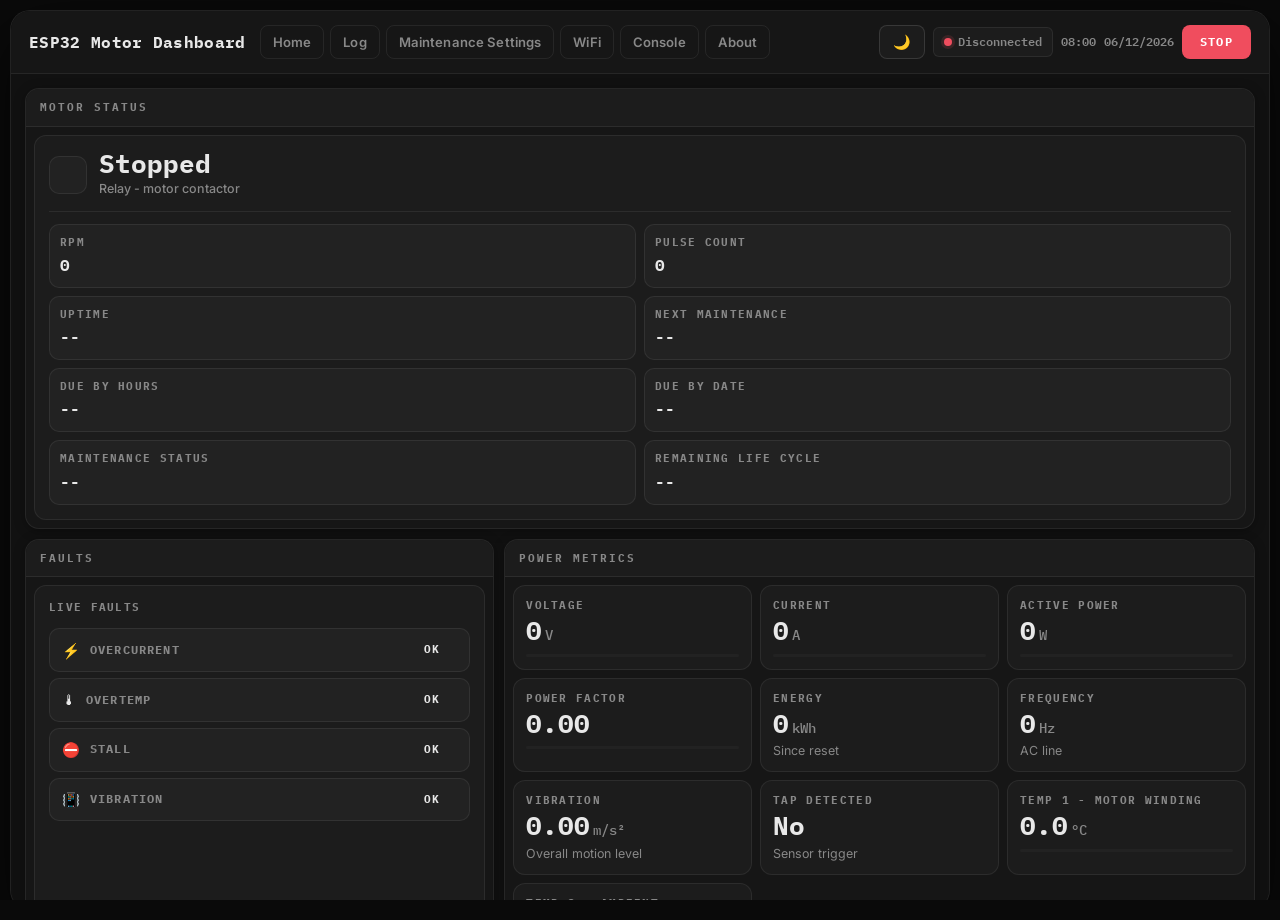
==== commit b2f86627: "Add files via upload" ====
--- a/index.html
+++ b/index.html
@@ -1,237 +1,240 @@
-﻿<!DOCTYPE html>
-<html lang="en">
-<head>
-  <meta charset="UTF-8">
-  <meta name="viewport" content="width=device-width, initial-scale=1.0">
-  <title>ESP32 Motor Dashboard</title>
-  <link rel="stylesheet" href="app.css">
-</head>
-<body>
-  <div class="container">
-    <div class="topbar">
-      <a class="topbar-title" href="index.html">ESP32 Motor Dashboard</a>
-      <div class="topbar-center">
-        <a class="top-link" href="index.html">Home</a>
-        <a class="top-link" href="log.html">Log</a>
-        <a class="top-link" href="settings.html">Maintenance Settings</a>
+﻿<!DOCTYPE html>
+<html lang="en">
+<head>
+  <meta charset="UTF-8">
+  <meta name="viewport" content="width=device-width, initial-scale=1.0">
+  <title>ESP32 Motor Dashboard</title>
+  <link rel="stylesheet" href="app.css">
+</head>
+<body>
+  <div class="container">
+    <div class="topbar">
+      <a class="topbar-title" href="index.html">ESP32 Motor Dashboard</a>
+      <div class="topbar-center">
+        <a class="top-link" href="index.html">Home</a>
+        <a class="top-link" href="log.html">Log</a>
+        <a class="top-link" href="settings.html">Maintenance Settings</a>
+        <a class="top-link" href="wifi.html">WiFi</a>
+        <a class="top-link" href="console.html">Console</a>
+        <a class="top-link" href="about.html">About</a>
       </div>
-      <div class="topbar-right">
-        <button id="themeToggle" class="theme-toggle-btn" title="Toggle theme">🌙</button>
-        <span class="status-indicator">
-          <span class="status-dot" id="statusDot"></span>
-          <span class="status-txt" id="statusText">Connecting...</span>
-        </span>
-        <span class="timestamp" id="timestamp">--:--:--</span>
-        <span class="date" id="date">--/--/----</span>
-        <button id="stopMotorBtn" class="stop-btn-ribbon">STOP</button>
-      </div>
-    </div>
-
-    <div class="dashboard-main dashboard-main-home">
-      <div class="dashboard-col dashboard-col-left">
-        <section class="dashboard-panel panel-motor">
-          <div class="section-title">Motor status</div>
-          <div class="section-content">
-            <div class="motor-status-card">
-              <div class="motor-header">
-                <div class="motor-indicator" id="motorIndicator">
-                  <div class="motor-dot" id="motorDot"></div>
-                </div>
-                <div class="motor-state">
-                  <div class="motor-label" id="motorLabel">Stopped</div>
-                  <div class="motor-sublabel">Relay - motor contactor</div>
-                </div>
-              </div>
-              <div class="motor-metrics-grid">
-                <div class="motor-stats">
-                  <div class="card-label">RPM</div>
-                  <div class="motor-value" id="rpm">0</div>
-                </div>
-                <div class="motor-stats">
-                  <div class="card-label">Pulse count</div>
-                  <div class="motor-pulse" id="pulse">0</div>
-                </div>
-                <div class="motor-stats">
-                  <div class="card-label">Uptime</div>
-                  <div class="motor-pulse" id="uptimeValue">--</div>
-                </div>
-                <div class="motor-stats">
-                  <div class="card-label">Next maintenance</div>
-                  <div class="motor-pulse" id="nextMaintenanceValue">--</div>
-                </div>
-                <div class="motor-stats">
-                  <div class="card-label">Due by hours</div>
-                  <div class="motor-pulse" id="dueByHoursValue">--</div>
-                </div>
-                <div class="motor-stats">
-                  <div class="card-label">Due by date</div>
-                  <div class="motor-pulse" id="dueByDateValue">--</div>
-                </div>
-                <div class="motor-stats">
-                  <div class="card-label">Maintenance status</div>
-                  <div class="motor-pulse" id="maintenanceStatusValue">--</div>
-                </div>
-                <div class="motor-stats">
-                  <div class="card-label">Remaining life cycle</div>
-                  <div class="motor-pulse" id="remainingLifeCycleValue">--</div>
-                </div>
-              </div>
-            </div>
-          </div>
-        </section>
-
-        <div class="dashboard-row-2up">
-          <section class="dashboard-panel panel-faults">
-            <div class="section-title">Faults</div>
-            <div class="section-content">
-              <div class="card fault-summary-card">
-                <div class="card-label">Live faults</div>
-                <div class="fault-alert" id="faultAlert" hidden>
-                  <div class="fault-alert-text" id="faultAlertText">No active faults.</div>
-                  <button class="fault-action-btn" id="resolveAllFaultsBtn" type="button">Resolve All</button>
-                </div>
-                <div class="faults-chips">
-                  <div class="fault-chip" data-icon="&#9889;">
-                    <span class="fault-name">Overcurrent</span>
-                    <span class="fault-state badge" id="fault_overcurrent">OK</span>
-                    <button class="fault-action-btn fault-action-inline" id="fault_overcurrent_action" type="button" hidden>Resolve</button>
-                  </div>
-                  <div class="fault-chip" data-icon="&#127777;">
-                    <span class="fault-name">Overtemp</span>
-                    <span class="fault-state badge" id="fault_overtemp">OK</span>
-                    <button class="fault-action-btn fault-action-inline" id="fault_overtemp_action" type="button" hidden>Resolve</button>
-                  </div>
-                  <div class="fault-chip" data-icon="&#9940;">
-                    <span class="fault-name">Stall</span>
-                    <span class="fault-state badge" id="fault_stall">OK</span>
-                    <button class="fault-action-btn fault-action-inline" id="fault_stall_action" type="button" hidden>Resolve</button>
-                  </div>
-                  <div class="fault-chip" data-icon="&#128243;">
-                    <span class="fault-name">Vibration</span>
-                    <span class="fault-state badge" id="fault_vibration">OK</span>
-                    <button class="fault-action-btn fault-action-inline" id="fault_vibration_action" type="button" hidden>Resolve</button>
-                  </div>
-                </div>
-                <div class="fault-action-status" id="faultActionStatus"></div>
-              </div>
-            </div>
-          </section>
-
-          <section class="dashboard-panel dashboard-panel-power panel-power">
-            <div class="section-title">Power metrics</div>
-            <div class="grid grid-power">
-              <div class="card">
-                <div class="card-label">Voltage</div>
-                <div class="card-value" id="voltage">0<span class="card-unit">V</span></div>
-                <div class="mini-bar"><div class="mini-bar-fill" id="voltageBar"></div></div>
-              </div>
-            <div class="card">
-              <div class="card-label">Current</div>
-              <div class="card-value" id="current">0<span class="card-unit">A</span></div>
-              <div class="mini-bar"><div class="mini-bar-fill" id="currentBar"></div></div>
-            </div>
-            <div class="card">
-              <div class="card-label">Active power</div>
-              <div class="card-value" id="power">0<span class="card-unit">W</span></div>
-              <div class="mini-bar"><div class="mini-bar-fill" id="powerBar"></div></div>
-            </div>
-            <div class="card">
-              <div class="card-label">Power factor</div>
-              <div class="card-value" id="powerFactor">0.00</div>
-              <div class="mini-bar"><div class="mini-bar-fill" id="powerFactorBar"></div></div>
-            </div>
-            <div class="card">
-              <div class="card-label">Energy</div>
-              <div class="card-value" id="energy">0<span class="card-unit">kWh</span></div>
-              <div class="card-sub">Since reset</div>
-            </div>
-            <div class="card">
-              <div class="card-label">Frequency</div>
-              <div class="card-value" id="frequency">0<span class="card-unit">Hz</span></div>
-              <div class="card-sub">AC line</div>
-            </div>
-            <div class="card">
-              <div class="card-label">Vibration</div>
-              <div class="card-value"><span id="vibrationMagnitude">0.00</span><span class="card-unit">m/s²</span></div>
-              <div class="card-sub">Overall motion level</div>
-            </div>
-            <div class="card">
-              <div class="card-label">Tap detected</div>
-              <div class="card-value" id="tapValue">No</div>
-              <div class="card-sub">Sensor trigger</div>
-            </div>
-            <div class="card">
-              <div class="card-label">Temp 1 - Motor winding</div>
-              <div class="card-value" id="temp1">0<span class="card-unit">°C</span></div>
-              <div class="mini-bar"><div class="mini-bar-fill" id="temp1Bar"></div></div>
-            </div>
-            <div class="card">
-              <div class="card-label">Temp 2 - Ambient</div>
-              <div class="card-value" id="temp2">0<span class="card-unit">°C</span></div>
-              <div class="card-sub" id="ambientLocationLabel">Location: Detecting...</div>
-              <div class="mini-bar"><div class="mini-bar-fill" id="temp2Bar"></div></div>
-            </div>
-          </div>
-        </section>
-        </div>
-
-        <section class="dashboard-panel">
-          <div class="section-title">Live trends</div>
-          <div class="section-content">
-            <div class="trend-grid">
-              <div class="trend-card">
-                <div class="trend-title">Voltage (V)</div>
-                <canvas id="trendVoltage" class="trend-canvas" width="420" height="120"></canvas>
-              </div>
-              <div class="trend-card">
-                <div class="trend-title">Current (A)</div>
-                <canvas id="trendCurrent" class="trend-canvas" width="420" height="120"></canvas>
-              </div>
-              <div class="trend-card">
-                <div class="trend-title">Power (W)</div>
-                <canvas id="trendPower" class="trend-canvas" width="420" height="120"></canvas>
-              </div>
-              <div class="trend-card">
-                <div class="trend-title">RPM</div>
-                <canvas id="trendRpm" class="trend-canvas" width="420" height="120"></canvas>
-              </div>
-              <div class="trend-card trend-card-wide">
-                <div class="trend-title">Temp 1 (°C)</div>
-                <canvas id="trendTemp1" class="trend-canvas" width="860" height="120"></canvas>
-              </div>
-            </div>
-          </div>
-        </section>
-
-        <section class="dashboard-panel panel-motion">
-          <div class="section-title">Motion sensors</div>
-          <div class="section-content">
-            <div class="grid grid-2col">
-              <div class="card">
-                <div class="card-label">Acceleration (m/s²)</div>
-                <div class="accel-row">
-                  <div class="accel-cell">
-                    <div class="accel-axis">X</div>
-                    <div class="accel-val" id="accelX">0.00</div>
-                  </div>
-                  <div class="accel-cell">
-                    <div class="accel-axis">Y</div>
-                    <div class="accel-val" id="accelY">0.00</div>
-                  </div>
-                  <div class="accel-cell">
-                    <div class="accel-axis">Z</div>
-                    <div class="accel-val" id="accelZ">0.00</div>
-                  </div>
-                </div>
-              </div>
-            </div>
-          </div>
-        </section>
-
-      </div>
-    </div>
-  </div>
-
-  <script src="app.js"></script>
-</body>
-</html>
+      <div class="topbar-right">
+        <button id="themeToggle" class="theme-toggle-btn" title="Toggle theme">🌙</button>
+        <span class="status-indicator">
+          <span class="status-dot" id="statusDot"></span>
+          <span class="status-txt" id="statusText">Connecting...</span>
+        </span>
+        <span class="timestamp" id="timestamp">--:--:--</span>
+        <span class="date" id="date">--/--/----</span>
+        <button id="stopMotorBtn" class="stop-btn-ribbon">STOP</button>
+      </div>
+    </div>
+
+    <div class="dashboard-main dashboard-main-home">
+      <div class="dashboard-col dashboard-col-left">
+        <section class="dashboard-panel panel-motor">
+          <div class="section-title">Motor status</div>
+          <div class="section-content">
+            <div class="motor-status-card">
+              <div class="motor-header">
+                <div class="motor-indicator" id="motorIndicator">
+                  <div class="motor-dot" id="motorDot"></div>
+                </div>
+                <div class="motor-state">
+                  <div class="motor-label" id="motorLabel">Stopped</div>
+                  <div class="motor-sublabel">Relay - motor contactor</div>
+                </div>
+              </div>
+              <div class="motor-metrics-grid">
+                <div class="motor-stats">
+                  <div class="card-label">RPM</div>
+                  <div class="motor-value" id="rpm">0</div>
+                </div>
+                <div class="motor-stats">
+                  <div class="card-label">Pulse count</div>
+                  <div class="motor-pulse" id="pulse">0</div>
+                </div>
+                <div class="motor-stats">
+                  <div class="card-label">Uptime</div>
+                  <div class="motor-pulse" id="uptimeValue">--</div>
+                </div>
+                <div class="motor-stats">
+                  <div class="card-label">Next maintenance</div>
+                  <div class="motor-pulse" id="nextMaintenanceValue">--</div>
+                </div>
+                <div class="motor-stats">
+                  <div class="card-label">Due by hours</div>
+                  <div class="motor-pulse" id="dueByHoursValue">--</div>
+                </div>
+                <div class="motor-stats">
+                  <div class="card-label">Due by date</div>
+                  <div class="motor-pulse" id="dueByDateValue">--</div>
+                </div>
+                <div class="motor-stats">
+                  <div class="card-label">Maintenance status</div>
+                  <div class="motor-pulse" id="maintenanceStatusValue">--</div>
+                </div>
+                <div class="motor-stats">
+                  <div class="card-label">Remaining life cycle</div>
+                  <div class="motor-pulse" id="remainingLifeCycleValue">--</div>
+                </div>
+              </div>
+            </div>
+          </div>
+        </section>
+
+        <div class="dashboard-row-2up">
+          <section class="dashboard-panel panel-faults">
+            <div class="section-title">Faults</div>
+            <div class="section-content">
+              <div class="card fault-summary-card">
+                <div class="card-label">Live faults</div>
+                <div class="fault-alert" id="faultAlert" hidden>
+                  <div class="fault-alert-text" id="faultAlertText">No active faults.</div>
+                  <button class="fault-action-btn" id="resolveAllFaultsBtn" type="button">Resolve All</button>
+                </div>
+                <div class="faults-chips">
+                  <div class="fault-chip" data-icon="&#9889;">
+                    <span class="fault-name">Overcurrent</span>
+                    <span class="fault-state badge" id="fault_overcurrent">OK</span>
+                    <button class="fault-action-btn fault-action-inline" id="fault_overcurrent_action" type="button" hidden>Resolve</button>
+                  </div>
+                  <div class="fault-chip" data-icon="&#127777;">
+                    <span class="fault-name">Overtemp</span>
+                    <span class="fault-state badge" id="fault_overtemp">OK</span>
+                    <button class="fault-action-btn fault-action-inline" id="fault_overtemp_action" type="button" hidden>Resolve</button>
+                  </div>
+                  <div class="fault-chip" data-icon="&#9940;">
+                    <span class="fault-name">Stall</span>
+                    <span class="fault-state badge" id="fault_stall">OK</span>
+                    <button class="fault-action-btn fault-action-inline" id="fault_stall_action" type="button" hidden>Resolve</button>
+                  </div>
+                  <div class="fault-chip" data-icon="&#128243;">
+                    <span class="fault-name">Vibration</span>
+                    <span class="fault-state badge" id="fault_vibration">OK</span>
+                    <button class="fault-action-btn fault-action-inline" id="fault_vibration_action" type="button" hidden>Resolve</button>
+                  </div>
+                </div>
+                <div class="fault-action-status" id="faultActionStatus"></div>
+              </div>
+            </div>
+          </section>
+
+          <section class="dashboard-panel dashboard-panel-power panel-power">
+            <div class="section-title">Power metrics</div>
+            <div class="grid grid-power">
+              <div class="card">
+                <div class="card-label">Voltage</div>
+                <div class="card-value" id="voltage">0<span class="card-unit">V</span></div>
+                <div class="mini-bar"><div class="mini-bar-fill" id="voltageBar"></div></div>
+              </div>
+            <div class="card">
+              <div class="card-label">Current</div>
+              <div class="card-value" id="current">0<span class="card-unit">A</span></div>
+              <div class="mini-bar"><div class="mini-bar-fill" id="currentBar"></div></div>
+            </div>
+            <div class="card">
+              <div class="card-label">Active power</div>
+              <div class="card-value" id="power">0<span class="card-unit">W</span></div>
+              <div class="mini-bar"><div class="mini-bar-fill" id="powerBar"></div></div>
+            </div>
+            <div class="card">
+              <div class="card-label">Power factor</div>
+              <div class="card-value" id="powerFactor">0.00</div>
+              <div class="mini-bar"><div class="mini-bar-fill" id="powerFactorBar"></div></div>
+            </div>
+            <div class="card">
+              <div class="card-label">Energy</div>
+              <div class="card-value" id="energy">0<span class="card-unit">kWh</span></div>
+              <div class="card-sub">Since reset</div>
+            </div>
+            <div class="card">
+              <div class="card-label">Frequency</div>
+              <div class="card-value" id="frequency">0<span class="card-unit">Hz</span></div>
+              <div class="card-sub">AC line</div>
+            </div>
+            <div class="card">
+              <div class="card-label">Vibration</div>
+              <div class="card-value"><span id="vibrationMagnitude">0.00</span><span class="card-unit">m/s²</span></div>
+              <div class="card-sub">Overall motion level</div>
+            </div>
+            <div class="card">
+              <div class="card-label">Tap detected</div>
+              <div class="card-value" id="tapValue">No</div>
+              <div class="card-sub">Sensor trigger</div>
+            </div>
+            <div class="card">
+              <div class="card-label">Temp 1 - Motor winding</div>
+              <div class="card-value" id="temp1">0<span class="card-unit">°C</span></div>
+              <div class="mini-bar"><div class="mini-bar-fill" id="temp1Bar"></div></div>
+            </div>
+            <div class="card">
+              <div class="card-label">Temp 2 - Ambient</div>
+              <div class="card-value" id="temp2">0<span class="card-unit">°C</span></div>
+              <div class="card-sub" id="ambientLocationLabel">Location: Detecting...</div>
+              <div class="mini-bar"><div class="mini-bar-fill" id="temp2Bar"></div></div>
+            </div>
+          </div>
+        </section>
+        </div>
+
+        <section class="dashboard-panel">
+          <div class="section-title">Live trends</div>
+          <div class="section-content">
+            <div class="trend-grid">
+              <div class="trend-card">
+                <div class="trend-title">Voltage (V)</div>
+                <canvas id="trendVoltage" class="trend-canvas" width="420" height="120"></canvas>
+              </div>
+              <div class="trend-card">
+                <div class="trend-title">Current (A)</div>
+                <canvas id="trendCurrent" class="trend-canvas" width="420" height="120"></canvas>
+              </div>
+              <div class="trend-card">
+                <div class="trend-title">Power (W)</div>
+                <canvas id="trendPower" class="trend-canvas" width="420" height="120"></canvas>
+              </div>
+              <div class="trend-card">
+                <div class="trend-title">RPM</div>
+                <canvas id="trendRpm" class="trend-canvas" width="420" height="120"></canvas>
+              </div>
+              <div class="trend-card trend-card-wide">
+                <div class="trend-title">Temp 1 (°C)</div>
+                <canvas id="trendTemp1" class="trend-canvas" width="860" height="120"></canvas>
+              </div>
+            </div>
+          </div>
+        </section>
+
+        <section class="dashboard-panel panel-motion">
+          <div class="section-title">Motion sensors</div>
+          <div class="section-content">
+            <div class="grid grid-2col">
+              <div class="card">
+                <div class="card-label">Acceleration (m/s²)</div>
+                <div class="accel-row">
+                  <div class="accel-cell">
+                    <div class="accel-axis">X</div>
+                    <div class="accel-val" id="accelX">0.00</div>
+                  </div>
+                  <div class="accel-cell">
+                    <div class="accel-axis">Y</div>
+                    <div class="accel-val" id="accelY">0.00</div>
+                  </div>
+                  <div class="accel-cell">
+                    <div class="accel-axis">Z</div>
+                    <div class="accel-val" id="accelZ">0.00</div>
+                  </div>
+                </div>
+              </div>
+            </div>
+          </div>
+        </section>
+
+      </div>
+    </div>
+  </div>
+
+  <script src="app.js"></script>
+</body>
+</html>
--- a/app.css
+++ b/app.css
@@ -1,49 +1,53 @@
+@import url('https://fonts.googleapis.com/css2?family=IBM+Plex+Mono:wght@400;600;700&family=Inter:wght@400;500;600;700;800&display=swap');
+
 :root {
-  /* Dark theme - Glass dashboard style */
-  --bg: #05070a;
-  --bg-soft: #09101a;
-  --surface: rgba(15, 22, 34, 0.85);
-  --surface-2: rgba(19, 30, 44, 0.88);
-  --surface-3: rgba(26, 37, 54, 0.92);
-  --border: rgba(255, 255, 255, 0.08);
+  /* Charcoal Black theme */
+  --bg: #0a0a0a;
+  --bg-soft: #111111;
+  --surface: #161616;
+  --surface-2: #1c1c1c;
+  --surface-3: #222222;
+  --border: rgba(255, 255, 255, 0.07);
   --border-strong: rgba(255, 255, 255, 0.12);
-  --text: #f6f9ff;
-  --text-soft: #93a6c0;
-  --title: #e7f5ff;
-  --primary: #5f7dff;
-  --primary-soft: rgba(95, 125, 255, 0.18);
-  --success: #3be4a0;
-  --success-soft: rgba(59, 228, 160, 0.16);
-  --danger: #ff5d73;
-  --danger-soft: rgba(255, 93, 115, 0.16);
-  --warning: #ffb347;
-  --warning-soft: rgba(255, 179, 71, 0.16);
-  --shadow: 0 30px 90px rgba(0, 0, 0, 0.45);
-  --radius: 22px;
+  --text: #e8e8e8;
+  --text-soft: #888888;
+  --title: #f0f0f0;
+  --primary: #4f6ef7;
+  --primary-soft: rgba(79, 110, 247, 0.15);
+  --success: #22c97a;
+  --success-soft: rgba(34, 201, 122, 0.12);
+  --danger: #f04d5e;
+  --danger-soft: rgba(240, 77, 94, 0.14);
+  --warning: #f5a623;
+  --warning-soft: rgba(245, 166, 35, 0.14);
+  --shadow: 0 24px 64px rgba(0, 0, 0, 0.7);
+  --radius: 16px;
   --color-mode: dark;
+  --font-mono: 'IBM Plex Mono', 'Fira Code', monospace;
+  --font-ui: 'Inter', -apple-system, BlinkMacSystemFont, sans-serif;
 }
 
 /* Light theme */
 body.light-theme {
-  --bg: #f5f7fa;
-  --bg-soft: #eff2f7;
-  --surface: #e8ecf3;
-  --surface-2: #e0e5f0;
-  --surface-3: #d8dde8;
-  --border: #c0cce0;
-  --border-strong: #a8b8d0;
-  --text: #1a2332;
-  --text-soft: #4a5f7a;
-  --title: #0a1420;
-  --primary: #0066cc;
-  --primary-soft: rgba(0, 102, 204, 0.12);
-  --success: #00aa44;
-  --success-soft: rgba(0, 170, 68, 0.12);
-  --danger: #dd3333;
-  --danger-soft: rgba(221, 51, 51, 0.12);
-  --warning: #ff8800;
-  --warning-soft: rgba(255, 136, 0, 0.12);
-  --shadow: 0 14px 36px rgba(0, 0, 0, 0.08);
+  --bg: #f2f3f5;
+  --bg-soft: #eaecf0;
+  --surface: #ffffff;
+  --surface-2: #f5f6f8;
+  --surface-3: #eceef2;
+  --border: rgba(0, 0, 0, 0.08);
+  --border-strong: rgba(0, 0, 0, 0.14);
+  --text: #111111;
+  --text-soft: #666666;
+  --title: #0a0a0a;
+  --primary: #3a5ce6;
+  --primary-soft: rgba(58, 92, 230, 0.1);
+  --success: #16a362;
+  --success-soft: rgba(22, 163, 98, 0.1);
+  --danger: #d63248;
+  --danger-soft: rgba(214, 50, 72, 0.1);
+  --warning: #d48a10;
+  --warning-soft: rgba(212, 138, 16, 0.1);
+  --shadow: 0 8px 32px rgba(0, 0, 0, 0.1);
   --color-mode: light;
 }
 
@@ -60,138 +64,108 @@
 }
 
 body {
-  font-family: -apple-system, BlinkMacSystemFont, "Segoe UI", Roboto, "Helvetica Neue", Arial, sans-serif, "Apple Color Emoji", "Segoe UI Emoji";
-  background:
-    radial-gradient(circle at 12% 8%, rgba(95, 125, 255, 0.1), transparent 28%),
-    radial-gradient(circle at 82% 4%, rgba(255, 255, 255, 0.05), transparent 24%),
-    linear-gradient(155deg, #040507 0%, #08101b 55%, #0d1420 100%);
+  font-family: var(--font-ui);
+  background: var(--bg);
   color: var(--text);
   line-height: 1.5;
   padding: 10px;
   height: 100%;
   overflow: hidden;
-  transition: background 0.3s ease, color 0.3s ease;
+  transition: background 0.25s ease, color 0.25s ease;
   -webkit-font-smoothing: antialiased;
   -moz-osx-font-smoothing: grayscale;
 }
 
 body.light-theme {
-  background:
-    radial-gradient(circle at 12% 8%, rgba(95, 125, 255, 0.08), transparent 28%),
-    radial-gradient(circle at 82% 4%, rgba(255, 255, 255, 0.06), transparent 24%),
-    linear-gradient(155deg, #f5f7fb 0%, #edf2f8 55%, #e8eef5 100%);
-}
-
+  background: var(--bg);
+}
+
+/* ── Container ─────────────────────────────────────── */
 .container {
   max-width: 1500px;
   margin: 0 auto;
-  background: rgba(8, 12, 18, 0.92);
-  border: 1px solid rgba(255, 255, 255, 0.08);
-  border-radius: 28px;
+  background: var(--bg-soft);
+  border: 1px solid var(--border);
+  border-radius: 20px;
   box-shadow: var(--shadow);
   overflow-y: auto;
   overflow-x: hidden;
-  backdrop-filter: blur(18px);
   height: 100vh;
   -ms-overflow-style: none;
   scrollbar-width: none;
-  transition: background 0.3s ease, border-color 0.3s ease;
+  transition: background 0.25s ease, border-color 0.25s ease;
 }
 
 body.light-theme .container {
-  background: rgba(250, 252, 255, 0.94);
-  border: 1px solid rgba(16, 42, 88, 0.08);
+  background: var(--bg-soft);
 }
 
 .container::-webkit-scrollbar {
   display: none;
 }
 
+/* ── Topbar ─────────────────────────────────────────── */
 .topbar {
   position: sticky;
   top: 0;
   z-index: 1000;
-  background: rgba(7, 12, 18, 0.92);
-  color: var(--text);
-  padding: 16px 18px;
+  background: var(--surface);
+  color: var(--text);
+  padding: 14px 18px;
   display: flex;
   align-items: center;
   justify-content: space-between;
-  gap: 18px;
-  border-bottom: 1px solid rgba(255, 255, 255, 0.08);
-  border-radius: 26px;
-  backdrop-filter: blur(16px);
-  transition: background 0.3s ease, border-color 0.3s ease;
+  gap: 14px;
+  border-bottom: 1px solid var(--border);
+  border-radius: 18px 18px 0 0;
+  transition: background 0.25s ease, border-color 0.25s ease;
 }
 
 body.light-theme .topbar {
-  background: rgba(255, 255, 255, 0.94);
-  color: #0a1420;
-  border-bottom: 1px solid rgba(16, 42, 88, 0.08);
+  background: var(--surface);
+  border-bottom: 1px solid var(--border);
 }
 
 .theme-toggle-btn {
-  background: rgba(255, 255, 255, 0.08);
-  color: var(--text);
-  border: 1px solid rgba(255, 255, 255, 0.14);
-  padding: 8px 14px;
-  border-radius: 999px;
-  font-size: 0.9rem;
-  font-weight: 700;
+  background: var(--surface-2);
+  color: var(--text);
+  border: 1px solid var(--border-strong);
+  padding: 7px 13px;
+  border-radius: 8px;
+  font-size: 0.88rem;
+  font-weight: 600;
   cursor: pointer;
-  transition: background 0.2s ease, border-color 0.2s ease, transform 0.2s ease;
+  transition: background 0.2s ease, transform 0.15s ease;
   flex-shrink: 0;
   line-height: 1.3;
 }
 
 .theme-toggle-btn:hover {
-  background: rgba(255, 255, 255, 0.16);
-  border-color: rgba(255, 255, 255, 0.22);
+  background: var(--surface-3);
   transform: translateY(-1px);
-}
-
-body.light-theme .theme-toggle-btn {
-  background: rgba(23, 33, 56, 0.15);
-  color: #0a1420;
-  border: 1px solid rgba(16, 42, 88, 0.18);
-}
-
-body.light-theme .theme-toggle-btn:hover {
-  background: rgba(23, 33, 56, 0.22);
-  border-color: rgba(16, 42, 88, 0.3);
 }
 
 .topbar-title {
   display: inline-flex;
   align-items: center;
-  font-size: 1.23rem;
+  font-size: 1rem;
   font-weight: 800;
-  letter-spacing: 0.04em;
+  letter-spacing: 0.02em;
   color: var(--text);
   text-decoration: none;
   flex: 0 0 auto;
   transition: color 0.2s ease;
-  line-height: 1.2;
-}
-
-body.light-theme .topbar-title {
-  color: #0a1420;
-}
-
-.topbar-title:hover,
-.topbar-title:focus {
-  color: #00d4ff;
-}
-
-body.light-theme .topbar-title:hover,
-body.light-theme .topbar-title:focus {
-  color: #0066cc;
+  font-family: var(--font-mono);
+}
+
+.topbar-title:hover {
+  color: var(--primary);
 }
 
 .topbar-center {
   display: flex;
   align-items: center;
-  gap: 10px;
+  gap: 6px;
   flex: 1 1 auto;
   justify-content: flex-start;
 }
@@ -199,150 +173,103 @@
 .topbar-right {
   display: flex;
   align-items: center;
-  gap: 10px;
+  gap: 8px;
   flex: 0 0 auto;
 }
 
 .top-link {
   text-decoration: none;
-  color: var(--text);
-  border: 1px solid rgba(255, 255, 255, 0.14);
-  padding: 9px 14px;
-  border-radius: 16px;
-  font-size: 0.84rem;
-  font-weight: 700;
-  background: rgba(255, 255, 255, 0.05);
-  transition: background 0.2s ease, border-color 0.2s ease, transform 0.2s ease;
+  color: var(--text-soft);
+  border: 1px solid var(--border);
+  padding: 7px 12px;
+  border-radius: 8px;
+  font-size: 0.82rem;
+  font-weight: 600;
+  background: transparent;
+  transition: background 0.2s ease, color 0.2s ease, border-color 0.2s ease;
   line-height: 1.4;
-}
-
-body.light-theme .top-link {
-  color: #0a1420;
-  border: 1px solid rgba(0, 0, 0, 0.1);
-  background: rgba(255, 255, 255, 0.85);
+  letter-spacing: 0.01em;
 }
 
 .top-link:hover {
-  background: rgba(255, 255, 255, 0.14);
-  border-color: rgba(255, 255, 255, 0.3);
-  transform: translateY(-1px);
-}
-
-body.light-theme .top-link:hover {
-  background: rgba(240, 244, 252, 0.95);
-  border-color: rgba(16, 42, 88, 0.2);
-}
-
+  background: var(--surface-2);
+  color: var(--text);
+  border-color: var(--border-strong);
+}
+
+/* ── Status indicator ───────────────────────────────── */
 .status-indicator {
   display: inline-flex;
   align-items: center;
   gap: 6px;
-  padding: 6px 9px;
-  border-radius: 9px;
-  background: rgba(255, 255, 255, 0.08);
-  transition: background 0.3s ease;
-}
-
-body.light-theme .status-indicator {
-  background: rgba(0, 0, 0, 0.06);
+  padding: 5px 10px;
+  border-radius: 6px;
+  background: var(--surface-2);
+  border: 1px solid var(--border);
 }
 
 .status-dot {
-  width: 9px;
-  height: 9px;
-  border-radius: 999px;
-  background: #ffaa00;
-  box-shadow: 0 0 0 4px rgba(255, 170, 0, 0.15);
+  width: 8px;
+  height: 8px;
+  border-radius: 50%;
+  background: #f5a623;
+  box-shadow: 0 0 0 3px rgba(245, 166, 35, 0.18);
+  flex-shrink: 0;
 }
 
 .status-dot.connected {
   background: var(--success);
-  box-shadow: 0 0 0 4px var(--success-soft);
+  box-shadow: 0 0 0 3px var(--success-soft);
 }
 
 .status-dot.error {
   background: var(--danger);
-  box-shadow: 0 0 0 4px var(--danger-soft);
+  box-shadow: 0 0 0 3px var(--danger-soft);
 }
 
 .status-txt,
 .timestamp,
 .date {
   color: var(--text-soft);
-  font-size: 0.8rem;
+  font-size: 0.78rem;
   font-weight: 600;
-  transition: color 0.3s ease;
+  font-family: var(--font-mono);
   line-height: 1.4;
 }
 
-body.light-theme .status-txt,
-body.light-theme .timestamp,
-body.light-theme .date {
-  color: #2a3f5a;
-}
-
-/* Compact Motor Indicator for Ribbon */
-/* Stop Button for Ribbon */
+/* ── Stop button ────────────────────────────────────── */
 .stop-btn-ribbon {
-  background: linear-gradient(135deg, #ff6b7a 0%, #ff4757 100%);
+  background: var(--danger);
   color: #fff;
-  border: 2px solid rgba(255, 107, 122, 0.5);
-  padding: 9px 22px;
-  font-weight: 700;
-  font-size: 0.85rem;
-  letter-spacing: 1px;
+  border: none;
+  padding: 8px 18px;
+  font-weight: 700;
+  font-size: 0.78rem;
+  letter-spacing: 0.1em;
   border-radius: 8px;
   cursor: pointer;
-  transition: all 0.25s cubic-bezier(0.4, 0.0, 0.2, 1);
-  box-shadow: 0 6px 20px rgba(255, 107, 122, 0.25), inset 0 1px 0 rgba(255, 255, 255, 0.1);
-  position: relative;
-  overflow: hidden;
+  transition: all 0.2s ease;
   text-transform: uppercase;
   flex-shrink: 0;
   line-height: 1.4;
-}
-
-.stop-btn-ribbon::before {
-  content: '';
-  position: absolute;
-  top: 0;
-  left: -100%;
-  width: 100%;
-  height: 100%;
-  background: linear-gradient(90deg, transparent, rgba(255, 255, 255, 0.2), transparent);
-  transition: left 0.5s ease;
+  font-family: var(--font-mono);
 }
 
 .stop-btn-ribbon:hover {
-  background: linear-gradient(135deg, #ff5252 0%, #ff3333 100%);
-  box-shadow: 0 8px 28px rgba(255, 107, 122, 0.35), inset 0 1px 0 rgba(255, 255, 255, 0.15);
-  transform: translateY(-2px);
-  border-color: rgba(255, 107, 122, 0.7);
-}
-
-.stop-btn-ribbon:hover::before {
-  left: 100%;
+  background: #d63040;
+  transform: translateY(-1px);
+  box-shadow: 0 6px 20px rgba(240, 77, 94, 0.35);
 }
 
 .stop-btn-ribbon:active {
   transform: translateY(0);
-  box-shadow: 0 4px 12px rgba(255, 107, 122, 0.2), inset 0 2px 4px rgba(0, 0, 0, 0.2);
-}
-
-.stop-btn-ribbon:focus {
-  outline: none;
-  box-shadow: 0 6px 20px rgba(255, 107, 122, 0.25), inset 0 1px 0 rgba(255, 255, 255, 0.1), 0 0 0 3px rgba(255, 107, 122, 0.15);
-}
-
+}
+
+/* ── Dashboard layout ───────────────────────────────── */
 .dashboard-main {
   display: grid;
-  gap: 18px;
-  padding: 18px;
-  background: transparent;
-  transition: background 0.3s ease;
-}
-
-body.light-theme .dashboard-main {
+  gap: 14px;
+  padding: 14px;
   background: transparent;
 }
 
@@ -382,30 +309,31 @@
   align-content: start;
 }
 
+/* ── Panel ──────────────────────────────────────────── */
 .dashboard-panel {
-  background: rgba(255, 255, 255, 0.05);
-  border: 1px solid rgba(255, 255, 255, 0.08);
-  border-radius: 24px;
+  background: var(--surface);
+  border: 1px solid var(--border);
+  border-radius: 14px;
   overflow: hidden;
-  box-shadow: 0 24px 70px rgba(0, 0, 0, 0.25);
-  transition: background 0.3s ease, border-color 0.3s ease, box-shadow 0.3s ease;
+  box-shadow: 0 2px 12px rgba(0, 0, 0, 0.3);
+  transition: background 0.25s ease, border-color 0.25s ease;
+}
+
+body.light-theme .dashboard-panel {
+  box-shadow: 0 2px 8px rgba(0, 0, 0, 0.06);
 }
 
 .section-title {
-  background: rgba(255, 255, 255, 0.05);
-  border-bottom: 1px solid rgba(255, 255, 255, 0.08);
-  color: var(--title);
-  padding: 12px 16px;
-  font-size: 0.78rem;
-  font-weight: 800;
+  background: var(--surface-2);
+  border-bottom: 1px solid var(--border);
+  color: var(--text-soft);
+  padding: 10px 14px;
+  font-size: 0.7rem;
+  font-weight: 700;
   text-transform: uppercase;
-  letter-spacing: 0.16em;
-  transition: background 0.3s ease, border-color 0.3s ease, color 0.3s ease;
-  line-height: 1.4;
-}
-
-body.light-theme .section-title {
-  background: rgba(240, 244, 252, 0.95);
+  letter-spacing: 0.18em;
+  font-family: var(--font-mono);
+  transition: background 0.25s ease, border-color 0.25s ease, color 0.25s ease;
 }
 
 .section-content,
@@ -414,6 +342,7 @@
   padding: 8px;
 }
 
+/* ── Grid layouts ───────────────────────────────────── */
 .grid {
   display: grid;
   gap: 8px;
@@ -427,55 +356,51 @@
   grid-template-columns: 1fr;
 }
 
+/* ── Cards ──────────────────────────────────────────── */
 .card,
 .motor-status-card,
 .fault-summary-card {
-  background: rgba(255, 255, 255, 0.05);
-  border: 1px solid rgba(255, 255, 255, 0.08);
-  border-radius: 20px;
-  transition: background 0.3s ease, border-color 0.3s ease, transform 0.3s ease;
-}
-
-body.light-theme .card,
-body.light-theme .motor-status-card,
-body.light-theme .fault-summary-card {
-  background: rgba(255, 255, 255, 0.92);
-  border: 1px solid rgba(16, 42, 88, 0.1);
+  background: var(--surface-2);
+  border: 1px solid var(--border);
+  border-radius: 12px;
+  transition: background 0.25s ease, border-color 0.25s ease;
 }
 
 .card {
-  padding: 14px;
+  padding: 12px;
   line-height: 1.5;
 }
 
 .card-label {
-  font-size: 0.72rem;
+  font-size: 0.68rem;
   color: var(--text-soft);
   text-transform: uppercase;
   letter-spacing: 0.12em;
   font-weight: 700;
+  font-family: var(--font-mono);
   line-height: 1.3;
 }
 
 .card-value {
-  margin-top: 6px;
-  font-size: 2.3rem;
+  margin-top: 5px;
+  font-size: 2rem;
   font-weight: 700;
   color: var(--text);
   line-height: 1.1;
   font-variant-numeric: tabular-nums;
+  font-family: var(--font-mono);
 }
 
 .card-unit {
-  font-size: 0.97rem;
-  color: var(--text-soft);
-  margin-left: 4px;
-  font-weight: 600;
+  font-size: 0.88rem;
+  color: var(--text-soft);
+  margin-left: 3px;
+  font-weight: 500;
 }
 
 .card-sub {
   margin-top: 4px;
-  font-size: 0.84rem;
+  font-size: 0.78rem;
   color: var(--text-soft);
   line-height: 1.4;
 }
@@ -483,91 +408,66 @@
 .mini-bar {
   margin-top: 8px;
   width: 100%;
-  height: 8px;
+  height: 3px;
   border-radius: 999px;
-  background: var(--surface-2);
+  background: var(--surface-3);
   overflow: hidden;
-  transition: background 0.3s ease;
 }
 
 .mini-bar-fill {
   width: 0;
   height: 100%;
   border-radius: 999px;
-  transition: width 0.3s ease;
-  background: linear-gradient(90deg, var(--primary), rgba(0, 212, 255, 0.7));
-  box-shadow: 0 0 10px var(--primary-soft);
-}
-
+  transition: width 0.4s ease;
+}
+
+/* ── Motor status card ──────────────────────────────── */
 .motor-status-card {
-  padding: 16px;
-  background: rgba(255, 255, 255, 0.06);
-  border: 1px solid rgba(255, 255, 255, 0.1);
-  border-radius: 22px;
-  transition: background 0.3s ease, border-color 0.3s ease;
-}
-
-body.light-theme .motor-status-card {
-  background: rgba(255, 255, 255, 0.96);
-  border-color: rgba(16, 42, 88, 0.1);
+  padding: 14px;
+  background: var(--surface-2);
+  border: 1px solid var(--border);
+  border-radius: 12px;
 }
 
 .motor-header {
   display: flex;
   align-items: center;
-  gap: 10px;
-  padding-bottom: 7px;
-  border-bottom: 1px solid rgba(97, 139, 179, 0.25);
-  transition: border-color 0.3s ease;
-}
-
-body.light-theme .motor-header {
-  border-bottom: 1px solid rgba(100, 130, 160, 0.3);
+  gap: 12px;
+  padding-bottom: 12px;
+  border-bottom: 1px solid var(--border);
+  margin-bottom: 12px;
 }
 
 .motor-indicator {
-  width: 42px;
-  height: 42px;
-  border-radius: 11px;
+  width: 38px;
+  height: 38px;
+  border-radius: 10px;
   display: grid;
   place-items: center;
-  background: var(--surface-2);
-  border: 1px solid var(--border);
-  transition: background 0.3s ease, border-color 0.3s ease;
-}
-
-body.light-theme .motor-indicator {
-  background: #e0e8f4;
+  background: var(--surface-3);
+  border: 1px solid var(--border);
+  flex-shrink: 0;
 }
 
 .motor-indicator.on {
   background: var(--success-soft);
-  border-color: rgba(0, 255, 136, 0.6);
-}
-
-body.light-theme .motor-indicator.on {
-  background: rgba(0, 170, 68, 0.15);
-  border-color: rgba(0, 170, 68, 0.6);
+  border-color: var(--success);
 }
 
 .motor-indicator.off {
   background: var(--danger-soft);
-  border-color: rgba(255, 51, 51, 0.56);
-}
-
-body.light-theme .motor-indicator.off {
-  background: rgba(221, 51, 51, 0.15);
-  border-color: rgba(221, 51, 51, 0.56);
+  border-color: var(--danger);
 }
 
 .motor-dot {
-  width: 14px;
-  height: 14px;
-  border-radius: 999px;
+  width: 12px;
+  height: 12px;
+  border-radius: 50%;
 }
 
 .motor-dot.on {
   background: var(--success);
+  box-shadow: 0 0 8px var(--success);
 }
 
 .motor-dot.off {
@@ -575,78 +475,62 @@
 }
 
 .motor-label {
-  font-size: 1.9rem;
+  font-size: 1.6rem;
   font-weight: 700;
   color: var(--text);
   line-height: 1.1;
-  transition: color 0.3s ease;
-}
-
-body.light-theme .motor-label {
-  color: #0a1420;
+  font-family: var(--font-mono);
 }
 
 .motor-sublabel {
-  font-size: 0.88rem;
-  color: var(--text-soft);
-  margin-top: 4px;
-  transition: color 0.3s ease;
+  font-size: 0.78rem;
+  color: var(--text-soft);
+  margin-top: 2px;
   font-weight: 500;
 }
 
-body.light-theme .motor-sublabel {
-  color: #4a5f7a;
-}
-
 .motor-metrics-grid {
-  margin-top: 8px;
   display: grid;
   grid-template-columns: repeat(4, minmax(0, 1fr));
   gap: 8px;
 }
 
 .motor-stats {
-  background: rgba(255, 255, 255, 0.04);
-  border: 1px solid rgba(255, 255, 255, 0.08);
-  border-radius: 18px;
-  padding: 12px;
-  transition: background 0.3s ease, border-color 0.3s ease;
-}
-
-body.light-theme .motor-stats {
-  background: rgba(255, 255, 255, 0.94);
-  border: 1px solid rgba(16, 42, 88, 0.1);
+  background: var(--surface-3);
+  border: 1px solid var(--border);
+  border-radius: 10px;
+  padding: 10px;
 }
 
 .motor-value,
 .motor-pulse {
   margin-top: 4px;
-  font-size: 1.15rem;
+  font-size: 1rem;
   font-weight: 700;
   font-variant-numeric: tabular-nums;
   color: var(--text);
-  transition: color 0.3s ease;
-}
-
+  font-family: var(--font-mono);
+}
+
+/* ── Fault summary card ─────────────────────────────── */
 .fault-summary-card {
   flex: 1;
   display: flex;
   flex-direction: column;
-  gap: 14px;
-  padding: 18px;
+  gap: 10px;
+  padding: 14px;
   min-height: 100%;
-  background: rgba(255, 255, 255, 0.05);
-  border: 1px solid rgba(255, 255, 255, 0.08);
-  border-radius: 22px;
-  transition: background 0.3s ease, border-color 0.3s ease;
+  background: var(--surface-2);
+  border: 1px solid var(--border);
+  border-radius: 12px;
 }
 
 .fault-alert {
-  margin-top: 6px;
-  border: 1px solid rgba(255, 121, 130, 0.55);
-  background: rgba(255, 121, 130, 0.13);
-  border-radius: 12px;
-  padding: 12px 14px;
+  margin-top: 4px;
+  border: 1px solid rgba(240, 77, 94, 0.4);
+  background: rgba(240, 77, 94, 0.08);
+  border-radius: 8px;
+  padding: 10px 12px;
   display: none;
   align-items: center;
   justify-content: space-between;
@@ -663,16 +547,16 @@
 
 .fault-alert-text {
   color: var(--danger);
-  font-size: 0.8rem;
+  font-size: 0.78rem;
   font-weight: 600;
   line-height: 1.4;
 }
 
 .faults-chips {
-  margin-top: 8px;
+  margin-top: 4px;
   display: grid;
   grid-template-columns: 1fr;
-  gap: 10px;
+  gap: 6px;
 }
 
 .fault-chip {
@@ -680,73 +564,67 @@
   grid-template-columns: auto 1fr auto auto;
   align-items: center;
   gap: 10px;
-  border: 1px solid rgba(255, 255, 255, 0.08);
-  border-radius: 18px;
-  padding: 14px 14px;
-  background: rgba(255, 255, 255, 0.04);
-  transition: background 0.3s ease, border-color 0.3s ease;
-}
-
-.fault-action-status {
-  margin-top: auto;
-}
+  border: 1px solid var(--border);
+  border-radius: 10px;
+  padding: 10px 12px;
+  background: var(--surface-3);
+  transition: background 0.25s ease, border-color 0.25s ease;
+}
+
 .fault-chip::before {
   content: attr(data-icon);
-  font-size: 1rem;
+  font-size: 0.9rem;
 }
 
 .fault-name {
-  font-size: 0.74rem;
+  font-size: 0.72rem;
   text-transform: uppercase;
   letter-spacing: 0.1em;
   color: var(--text-soft);
   font-weight: 700;
+  font-family: var(--font-mono);
   line-height: 1.3;
 }
 
 .badge {
-  font-size: 0.7rem;
-  font-weight: 700;
-  padding: 5px 11px;
-  border-radius: 999px;
+  font-size: 0.66rem;
+  font-weight: 700;
+  padding: 4px 8px;
+  border-radius: 5px;
+  font-family: var(--font-mono);
+  letter-spacing: 0.06em;
   line-height: 1.3;
 }
 
 .badge-on {
   color: var(--danger);
   background: var(--danger-soft);
-  border: 1px solid var(--danger);
+  border: 1px solid rgba(240, 77, 94, 0.3);
 }
 
 .badge-off {
   color: var(--success);
   background: var(--success-soft);
-  border: 1px solid var(--success);
+  border: 1px solid rgba(34, 201, 122, 0.3);
 }
 
 .fault-action-btn {
-  border: 1px solid rgba(0, 212, 255, 0.4);
-  background: var(--surface-2);
-  color: var(--text);
-  border-radius: 8px;
-  padding: 5px 9px;
-  font-size: 0.74rem;
-  font-weight: 700;
+  border: 1px solid var(--border-strong);
+  background: var(--surface-2);
+  color: var(--text-soft);
+  border-radius: 6px;
+  padding: 4px 8px;
+  font-size: 0.7rem;
+  font-weight: 600;
   cursor: pointer;
-  transition: background 0.2s ease, border-color 0.2s ease;
+  transition: background 0.2s ease, color 0.2s ease;
   line-height: 1.3;
-}
-
-body.light-theme .fault-action-btn {
-  border: 1px solid rgba(0, 102, 204, 0.3);
+  font-family: var(--font-mono);
 }
 
 .fault-action-btn:hover:not(:disabled) {
   background: var(--surface-3);
-}
-
-body.light-theme .fault-action-btn:hover:not(:disabled) {
-  background: #dfe8f0;
+  color: var(--text);
 }
 
 .fault-action-inline {
@@ -754,22 +632,24 @@
 }
 
 .fault-action-btn:disabled {
-  opacity: 0.55;
+  opacity: 0.4;
   cursor: not-allowed;
 }
 
 .fault-action-status {
-  min-height: 18px;
-  margin-top: 6px;
-  color: var(--text-soft);
-  font-size: 0.75rem;
+  min-height: 16px;
+  margin-top: 4px;
+  color: var(--text-soft);
+  font-size: 0.72rem;
   font-weight: 500;
+  font-family: var(--font-mono);
 }
 
 .fault-action-status.error {
   color: var(--danger);
 }
 
+/* ── Accelerometer ──────────────────────────────────── */
 .accel-row {
   display: grid;
   grid-template-columns: repeat(3, minmax(0, 1fr));
@@ -779,30 +659,32 @@
 
 .accel-cell {
   border: 1px solid var(--border);
-  border-radius: 10px;
-  background: var(--surface-2);
+  border-radius: 8px;
+  background: var(--surface-3);
   text-align: center;
   padding: 8px;
-  transition: background 0.3s ease, border-color 0.3s ease;
 }
 
 .accel-axis {
-  font-size: 0.7rem;
-  color: var(--text-soft);
-  font-weight: 700;
-  letter-spacing: 0.09em;
+  font-size: 0.66rem;
+  color: var(--text-soft);
+  font-weight: 700;
+  letter-spacing: 0.12em;
   text-transform: uppercase;
+  font-family: var(--font-mono);
   line-height: 1.4;
 }
 
 .accel-val {
-  margin-top: 3px;
-  font-size: 1.4rem;
+  margin-top: 2px;
+  font-size: 1.2rem;
   font-weight: 700;
   color: var(--text);
   font-variant-numeric: tabular-nums;
-}
-
+  font-family: var(--font-mono);
+}
+
+/* ── Trend charts ───────────────────────────────────── */
 .trend-grid {
   display: grid;
   grid-template-columns: repeat(2, minmax(0, 1fr));
@@ -813,8 +695,7 @@
   border: 1px solid var(--border);
   border-radius: 10px;
   background: var(--surface-2);
-  padding: 8px;
-  transition: background 0.3s ease, border-color 0.3s ease;
+  padding: 10px;
 }
 
 .trend-card-wide {
@@ -822,25 +703,25 @@
 }
 
 .trend-title {
-  font-size: 0.74rem;
+  font-size: 0.68rem;
   text-transform: uppercase;
-  letter-spacing: 0.11em;
-  color: var(--text-soft);
-  font-weight: 700;
+  letter-spacing: 0.12em;
+  color: var(--text-soft);
+  font-weight: 700;
+  font-family: var(--font-mono);
   margin-bottom: 8px;
-  line-height: 1.4;
 }
 
 .trend-canvas {
   width: 100%;
-  height: 120px;
+  height: 110px;
   display: block;
-  border-radius: 8px;
-  background: linear-gradient(180deg, var(--surface) 0%, var(--surface-2) 100%);
-  border: 1px solid var(--border);
-  transition: background 0.3s ease, border-color 0.3s ease;
-}
-
+  border-radius: 6px;
+  background: var(--surface-3);
+  border: 1px solid var(--border);
+}
+
+/* ── Log table ──────────────────────────────────────── */
 .log-wrap {
   padding-top: 8px;
 }
@@ -850,11 +731,11 @@
   border-radius: 10px;
   overflow: auto;
   background: var(--surface);
-  transition: background 0.3s ease, border-color 0.3s ease;
-}
-
-body.light-theme .log-inner {
-  background: #ffffff;
+}
+
+.log-table {
+  width: 100%;
+  border-collapse: collapse;
 }
 
 .log-table th {
@@ -862,112 +743,109 @@
   top: 0;
   z-index: 1;
   text-align: left;
-  padding: 10px 10px;
-  color: var(--title);
-  background: var(--surface);
-  font-size: 0.76rem;
-  font-weight: 700;
-  letter-spacing: 0.05em;
+  padding: 9px 10px;
+  color: var(--text-soft);
+  background: var(--surface-2);
+  font-size: 0.7rem;
+  font-weight: 700;
+  letter-spacing: 0.1em;
+  text-transform: uppercase;
   border-bottom: 1px solid var(--border);
-  transition: background 0.3s ease, border-color 0.3s ease, color 0.3s ease;
+  font-family: var(--font-mono);
   line-height: 1.4;
 }
 
 body.light-theme .log-table th {
-  color: #1a2332;
-  background: #e0e8f4;
+  background: var(--surface-2);
 }
 
 .log-table td {
-  padding: 9px 10px;
-  font-size: 0.85rem;
+  padding: 8px 10px;
+  font-size: 0.82rem;
   border-bottom: 1px solid var(--border);
   color: var(--text);
   font-variant-numeric: tabular-nums;
-  transition: background 0.3s ease, border-color 0.3s ease;
-  font-weight: 600;
+  font-weight: 500;
+  font-family: var(--font-mono);
   line-height: 1.4;
 }
 
-body.light-theme .log-table td {
-  border-bottom: 1px solid rgba(100, 130, 160, 0.2);
-}
-
-.log-table tr:nth-child(even) td {
-  background: rgba(255, 255, 255, 0.02);
-}
-
-body.light-theme .log-table tr:nth-child(even) td {
-  background: rgba(0, 0, 0, 0.02);
+.log-table tr:last-child td {
+  border-bottom: none;
+}
+
+.log-table tr:hover td {
+  background: var(--surface-2);
 }
 
 .log-table .no-data {
   text-align: center;
   color: var(--text-soft);
   font-style: italic;
-  padding: 16px;
-  transition: color 0.3s ease;
-}
-
-body.light-theme .log-table .no-data {
-  color: #4a5f7a;
-}
-
+  padding: 20px;
+  font-size: 0.82rem;
+}
+
+/* ── Settings ───────────────────────────────────────── */
 .settings-container {
   max-width: 1500px;
 }
 
 .settings-wrap {
-  padding: 12px;
-  background: rgba(14, 35, 55, 0.82);
-  max-width: 760px;
+  padding: 14px;
+  max-width: 720px;
   margin: 0 auto;
-  transition: background 0.3s ease;
-}
-
-body.light-theme .settings-wrap {
-  background: rgba(232, 236, 243, 0.9);
+  display: grid;
+  gap: 12px;
+}
+
+.settings-card {
+  background: var(--surface);
+  border: 1px solid var(--border);
+  border-radius: 14px;
+  overflow: hidden;
+}
+
+.settings-title {
+  font-size: 0.7rem;
+  font-weight: 700;
+  text-transform: uppercase;
+  letter-spacing: 0.18em;
+  color: var(--text-soft);
+  font-family: var(--font-mono);
+  padding: 10px 14px;
+  background: var(--surface-2);
+  border-bottom: 1px solid var(--border);
 }
 
 .settings-form {
   display: grid;
-  gap: 9px;
-  background: var(--surface);
-  border: 1px solid var(--border);
-  border-radius: 11px;
-  padding: 12px;
-  transition: background 0.3s ease, border-color 0.3s ease;
-}
-
-body.light-theme .settings-form {
-  background: #f0f4fb;
-  border: 1px solid rgba(100, 130, 160, 0.3);
+  gap: 10px;
+  padding: 14px;
 }
 
 .settings-label {
-  font-size: 0.78rem;
+  font-size: 0.72rem;
   text-transform: uppercase;
-  letter-spacing: 0.09em;
-  font-weight: 700;
-  color: var(--text-soft);
-  transition: color 0.3s ease;
+  letter-spacing: 0.1em;
+  font-weight: 700;
+  color: var(--text-soft);
+  font-family: var(--font-mono);
   line-height: 1.4;
-}
-
-body.light-theme .settings-label {
-  color: #2a3f5a;
+  display: block;
+  margin-bottom: 4px;
 }
 
 .settings-select-grid {
   display: grid;
   grid-template-columns: repeat(5, minmax(0, 1fr));
-  gap: 7px;
+  gap: 6px;
 }
 
 .settings-location-grid {
   display: grid;
   grid-template-columns: repeat(2, minmax(0, 1fr));
-  gap: 7px;
+  gap: 6px;
 }
 
 .is-hidden {
@@ -977,20 +855,21 @@
 .settings-input {
   width: 100%;
   border: 1px solid var(--border);
-  border-radius: 9px;
-  padding: 9px;
-  font-size: 0.87rem;
-  color: var(--text);
+  border-radius: 8px;
+  padding: 9px 10px;
+  font-size: 0.84rem;
+  color: var(--text);
+  background: var(--surface-2);
+  transition: background 0.2s ease, border-color 0.2s ease;
+  font-weight: 500;
+  font-family: var(--font-ui);
+  line-height: 1.4;
+  appearance: auto;
+}
+
+body.light-theme .settings-input {
   background: var(--surface);
-  transition: background 0.3s ease, border-color 0.3s ease, color 0.3s ease;
-  font-weight: 600;
-  line-height: 1.4;
-}
-
-body.light-theme .settings-input {
-  color: #1a2332;
-  background: #ffffff;
-  border: 1px solid rgba(100, 130, 160, 0.3);
+  color: var(--text);
 }
 
 .settings-input:focus {
@@ -999,61 +878,218 @@
   box-shadow: 0 0 0 3px var(--primary-soft);
 }
 
-body.light-theme .settings-input:focus {
-  border-color: #0066cc;
-  box-shadow: 0 0 0 3px rgba(0, 102, 204, 0.12);
-}
-
 .settings-actions {
   display: flex;
   gap: 8px;
-  margin-top: 3px;
+  margin-top: 4px;
 }
 
 .settings-btn {
-  border: 1px solid var(--border);
-  background: var(--surface-2);
-  color: var(--text);
-  border-radius: 9px;
-  padding: 10px 16px;
-  font-size: 0.87rem;
+  border: 1px solid var(--border-strong);
+  background: var(--surface-2);
+  color: var(--text);
+  border-radius: 8px;
+  padding: 9px 16px;
+  font-size: 0.84rem;
   font-weight: 600;
   cursor: pointer;
-  transition: background 0.2s ease, border-color 0.2s ease;
+  transition: background 0.2s ease;
+  font-family: var(--font-ui);
   line-height: 1.4;
-}
-
-body.light-theme .settings-btn {
-  background: #f0f4fb;
 }
 
 .settings-btn:hover {
   background: var(--surface-3);
-}
-
-body.light-theme .settings-btn:hover {
-  background: #dfe8f0;
 }
 
 .settings-btn-primary {
   border-color: var(--primary);
   background: var(--primary-soft);
-  color: var(--text);
-}
-
-body.light-theme .settings-btn-primary {
-  border-color: #0066cc;
-  background: rgba(0, 102, 204, 0.1);
+  color: var(--primary);
+}
+
+.settings-btn-primary:hover {
+  background: rgba(79, 110, 247, 0.22);
 }
 
 .settings-status {
-  margin-top: 3px;
-  font-size: 0.8rem;
-  color: var(--text-soft);
-  font-weight: 600;
+  margin-top: 2px;
+  font-size: 0.78rem;
+  color: var(--text-soft);
+  font-weight: 500;
+  font-family: var(--font-mono);
   line-height: 1.4;
 }
 
+/* WiFi page */
+.wifi-wrap {
+  max-width: 840px;
+}
+
+.wifi-status-grid {
+  display: grid;
+  grid-template-columns: repeat(2, minmax(0, 1fr));
+  gap: 8px;
+}
+
+.wifi-kv {
+  background: var(--surface-2);
+  border: 1px solid var(--border);
+  border-radius: 10px;
+  padding: 10px;
+  display: grid;
+  gap: 4px;
+}
+
+.wifi-k {
+  font-size: 0.66rem;
+  text-transform: uppercase;
+  letter-spacing: 0.1em;
+  color: var(--text-soft);
+  font-weight: 700;
+  font-family: var(--font-mono);
+}
+
+.wifi-v {
+  font-size: 0.95rem;
+  color: var(--text);
+  font-weight: 700;
+  font-family: var(--font-mono);
+  word-break: break-all;
+}
+
+.wifi-list {
+  display: grid;
+  gap: 8px;
+}
+
+.wifi-item {
+  border: 1px solid var(--border);
+  border-radius: 10px;
+  background: var(--surface-2);
+  padding: 10px;
+  display: flex;
+  justify-content: space-between;
+  gap: 8px;
+  cursor: pointer;
+  color: var(--text);
+  text-align: left;
+  transition: border-color 0.2s ease, background 0.2s ease;
+}
+
+.wifi-item:hover {
+  border-color: var(--primary);
+  background: var(--primary-soft);
+}
+
+.wifi-item-main {
+  display: grid;
+}
+
+.wifi-item-ssid {
+  font-size: 0.88rem;
+  font-weight: 700;
+  font-family: var(--font-mono);
+}
+
+.wifi-item-meta,
+.wifi-item-rssi {
+  font-size: 0.78rem;
+  color: var(--text-soft);
+  font-family: var(--font-mono);
+}
+
+/* Console page */
+.console-controls {
+  display: flex;
+  align-items: center;
+  gap: 10px;
+  flex-wrap: wrap;
+}
+
+.console-filter-select {
+  width: 160px;
+  min-width: 160px;
+}
+
+.console-search-input {
+  width: 240px;
+  max-width: 100%;
+}
+
+.console-checkbox-label {
+  margin-bottom: 0;
+  display: inline-flex;
+  align-items: center;
+  gap: 6px;
+  text-transform: none;
+  letter-spacing: normal;
+  font-family: var(--font-ui);
+  color: var(--text);
+}
+
+.console-wrap {
+  padding: 10px;
+}
+
+.console-output {
+  width: 100%;
+  min-height: 420px;
+  max-height: 70vh;
+  overflow: auto;
+  background: #070707;
+  border: 1px solid var(--border);
+  border-radius: 10px;
+  padding: 12px;
+  color: #d7e9ff;
+  font-size: 0.78rem;
+  line-height: 1.45;
+  font-family: var(--font-mono);
+  white-space: pre-wrap;
+  word-break: break-word;
+}
+
+body.light-theme .console-output {
+  background: #10141a;
+  color: #daf0ff;
+}
+
+@media (max-width: 760px) {
+  .console-filter-select,
+  .console-search-input {
+    width: 100%;
+    min-width: 0;
+  }
+}
+
+/* ── Stop button (in motor header) ─────────────────── */
+.stop-btn {
+  margin-left: auto;
+  background: var(--danger);
+  color: #fff;
+  border: none;
+  padding: 9px 22px;
+  font-weight: 700;
+  font-size: 0.78rem;
+  letter-spacing: 0.1em;
+  border-radius: 8px;
+  cursor: pointer;
+  transition: all 0.2s ease;
+  text-transform: uppercase;
+  font-family: var(--font-mono);
+}
+
+.stop-btn:hover {
+  background: #d63040;
+  transform: translateY(-1px);
+  box-shadow: 0 6px 20px rgba(240, 77, 94, 0.35);
+}
+
+.stop-btn:active {
+  transform: translateY(0);
+}
+
+/* ── Responsive ─────────────────────────────────────── */
 @media (max-width: 1320px) {
   .grid-power {
     grid-template-columns: repeat(3, minmax(0, 1fr));
@@ -1064,21 +1100,17 @@
   }
 
   .card-value {
-    font-size: 1.7rem;
+    font-size: 1.6rem;
   }
 }
 
 @media (max-width: 980px) {
   body {
-    padding: 10px;
+    padding: 8px;
   }
 
   .dashboard-main {
     grid-template-columns: 1fr;
-  }
-
-  .topbar h1 {
-    font-size: 1.15rem;
   }
 }
 
@@ -1090,6 +1122,7 @@
 
   .topbar-right {
     width: 100%;
+    flex-wrap: wrap;
   }
 
   .grid-power,
@@ -1112,67 +1145,15 @@
     grid-template-columns: 1fr;
   }
 
+  .wifi-status-grid {
+    grid-template-columns: 1fr;
+  }
+
   .card-value {
-    font-size: 1.6rem;
+    font-size: 1.4rem;
   }
 
   .motor-label {
-    font-size: 1.5rem;
-  }
-}
-
-.motor-header {
-  display: flex;
-  align-items: center;
-  gap: 20px; /* Provides spacing between items */
-}
-
-.stop-btn {
-  margin-left: auto;
-  background: linear-gradient(135deg, #ff6b7a 0%, #ff4757 100%);
-  color: #fff;
-  border: 2px solid rgba(255, 107, 122, 0.4);
-  padding: 11px 28px;
-  font-weight: 700;
-  font-size: 13px;
-  letter-spacing: 0.8px;
-  border-radius: 8px;
-  cursor: pointer;
-  transition: all 0.25s cubic-bezier(0.4, 0.0, 0.2, 1);
-  box-shadow: 0 8px 24px rgba(255, 107, 122, 0.25), inset 0 1px 0 rgba(255, 255, 255, 0.1);
-  position: relative;
-  overflow: hidden;
-  text-transform: uppercase;
-}
-
-.stop-btn::before {
-  content: '';
-  position: absolute;
-  top: 0;
-  left: -100%;
-  width: 100%;
-  height: 100%;
-  background: linear-gradient(90deg, transparent, rgba(255, 255, 255, 0.2), transparent);
-  transition: left 0.5s ease;
-}
-
-.stop-btn:hover {
-  background: linear-gradient(135deg, #ff5252 0%, #ff3333 100%);
-  box-shadow: 0 12px 36px rgba(255, 107, 122, 0.35), inset 0 1px 0 rgba(255, 255, 255, 0.15);
-  transform: translateY(-2px);
-  border-color: rgba(255, 107, 122, 0.6);
-}
-
-.stop-btn:hover::before {
-  left: 100%;
-}
-
-.stop-btn:active {
-  transform: translateY(0);
-  box-shadow: 0 4px 12px rgba(255, 107, 122, 0.2), inset 0 2px 4px rgba(0, 0, 0, 0.2);
-}
-
-.stop-btn:focus {
-  outline: none;
-  box-shadow: 0 8px 24px rgba(255, 107, 122, 0.25), inset 0 1px 0 rgba(255, 255, 255, 0.1), 0 0 0 3px rgba(255, 107, 122, 0.15);
-}+    font-size: 1.3rem;
+  }
+}
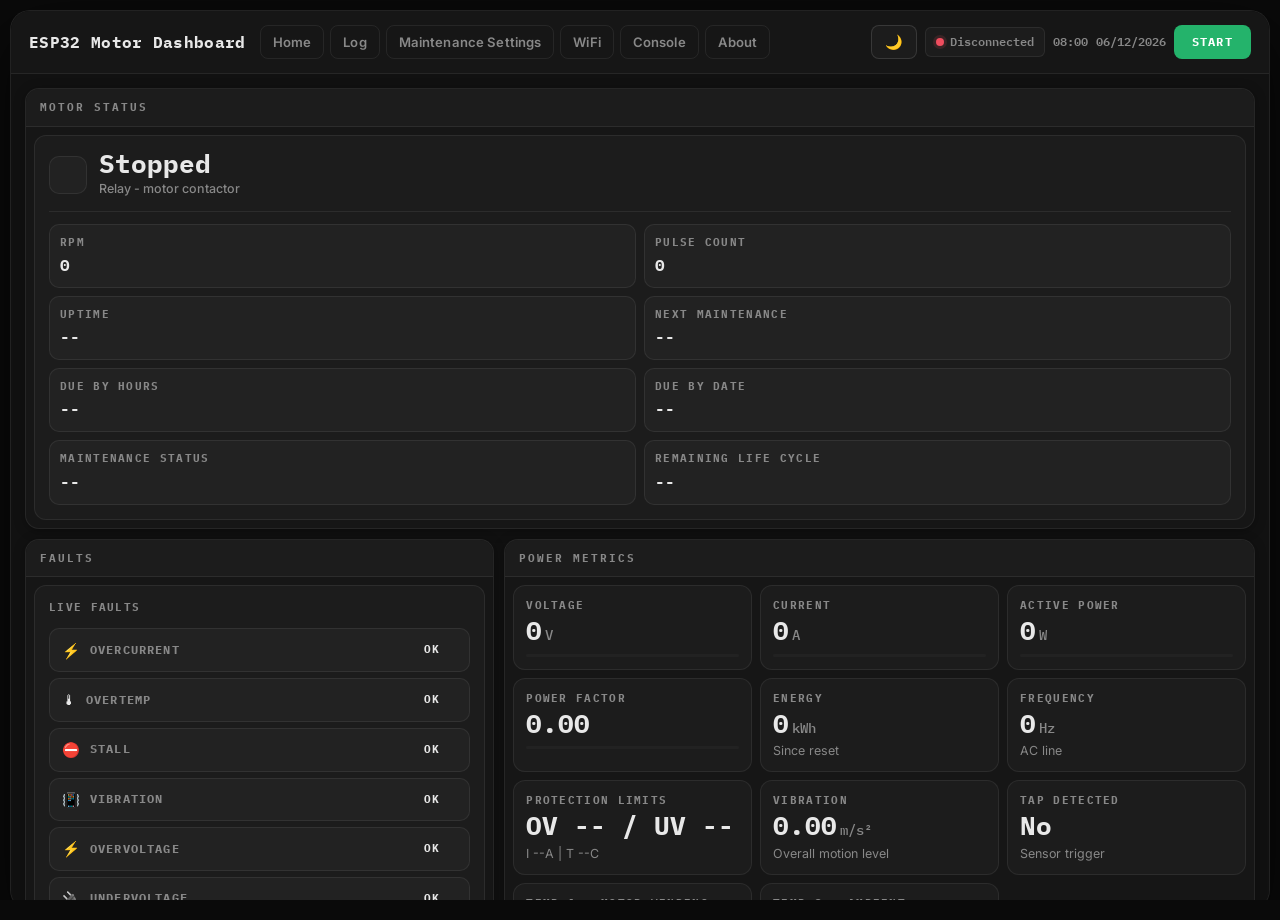
==== commit 99dd53d4: "Add files via upload" ====
--- a/index.html
+++ b/index.html
@@ -14,10 +14,10 @@
         <a class="top-link" href="index.html">Home</a>
         <a class="top-link" href="log.html">Log</a>
         <a class="top-link" href="settings.html">Maintenance Settings</a>
-        <a class="top-link" href="wifi.html">WiFi</a>
-        <a class="top-link" href="console.html">Console</a>
-        <a class="top-link" href="about.html">About</a>
-      </div>
+        <a class="top-link" href="wifi.html">WiFi</a>
+        <a class="top-link" href="console.html">Console</a>
+        <a class="top-link" href="about.html">About</a>
+      </div>
       <div class="topbar-right">
         <button id="themeToggle" class="theme-toggle-btn" title="Toggle theme">🌙</button>
         <span class="status-indicator">
@@ -109,14 +109,24 @@
                     <span class="fault-state badge" id="fault_stall">OK</span>
                     <button class="fault-action-btn fault-action-inline" id="fault_stall_action" type="button" hidden>Resolve</button>
                   </div>
-                  <div class="fault-chip" data-icon="&#128243;">
-                    <span class="fault-name">Vibration</span>
-                    <span class="fault-state badge" id="fault_vibration">OK</span>
-                    <button class="fault-action-btn fault-action-inline" id="fault_vibration_action" type="button" hidden>Resolve</button>
-                  </div>
-                </div>
-                <div class="fault-action-status" id="faultActionStatus"></div>
-              </div>
+                  <div class="fault-chip" data-icon="&#128243;">
+                    <span class="fault-name">Vibration</span>
+                    <span class="fault-state badge" id="fault_vibration">OK</span>
+                    <button class="fault-action-btn fault-action-inline" id="fault_vibration_action" type="button" hidden>Resolve</button>
+                  </div>
+                  <div class="fault-chip" data-icon="&#9889;">
+                    <span class="fault-name">Overvoltage</span>
+                    <span class="fault-state badge" id="fault_overvoltage">OK</span>
+                    <button class="fault-action-btn fault-action-inline" id="fault_overvoltage_action" type="button" hidden>Resolve</button>
+                  </div>
+                  <div class="fault-chip" data-icon="&#128268;">
+                    <span class="fault-name">Undervoltage</span>
+                    <span class="fault-state badge" id="fault_undervoltage">OK</span>
+                    <button class="fault-action-btn fault-action-inline" id="fault_undervoltage_action" type="button" hidden>Resolve</button>
+                  </div>
+                </div>
+                <div class="fault-action-status" id="faultActionStatus"></div>
+              </div>
             </div>
           </section>
 
@@ -148,16 +158,21 @@
               <div class="card-value" id="energy">0<span class="card-unit">kWh</span></div>
               <div class="card-sub">Since reset</div>
             </div>
-            <div class="card">
-              <div class="card-label">Frequency</div>
-              <div class="card-value" id="frequency">0<span class="card-unit">Hz</span></div>
-              <div class="card-sub">AC line</div>
-            </div>
-            <div class="card">
-              <div class="card-label">Vibration</div>
-              <div class="card-value"><span id="vibrationMagnitude">0.00</span><span class="card-unit">m/s²</span></div>
-              <div class="card-sub">Overall motion level</div>
-            </div>
+            <div class="card">
+              <div class="card-label">Frequency</div>
+              <div class="card-value" id="frequency">0<span class="card-unit">Hz</span></div>
+              <div class="card-sub">AC line</div>
+            </div>
+            <div class="card">
+              <div class="card-label">Protection limits</div>
+              <div class="card-value" id="protectionOvUv">OV -- / UV --</div>
+              <div class="card-sub" id="protectionCurrentTemp">I --A | T --C</div>
+            </div>
+            <div class="card">
+              <div class="card-label">Vibration</div>
+              <div class="card-value"><span id="vibrationMagnitude">0.00</span><span class="card-unit">m/s²</span></div>
+              <div class="card-sub">Overall motion level</div>
+            </div>
             <div class="card">
               <div class="card-label">Tap detected</div>
               <div class="card-value" id="tapValue">No</div>
--- a/app.css
+++ b/app.css
@@ -265,6 +265,33 @@
   transform: translateY(0);
 }
 
+.start-btn-ribbon {
+  background: #24b36b;
+  color: #fff;
+  border: none;
+  padding: 8px 18px;
+  font-weight: 700;
+  font-size: 0.78rem;
+  letter-spacing: 0.1em;
+  border-radius: 8px;
+  cursor: pointer;
+  transition: all 0.2s ease;
+  text-transform: uppercase;
+  flex-shrink: 0;
+  line-height: 1.4;
+  font-family: var(--font-mono);
+}
+
+.start-btn-ribbon:hover {
+  background: #1ea35f;
+  transform: translateY(-1px);
+  box-shadow: 0 6px 20px rgba(36, 179, 107, 0.35);
+}
+
+.start-btn-ribbon:active {
+  transform: translateY(0);
+}
+
 /* ── Dashboard layout ───────────────────────────────── */
 .dashboard-main {
   display: grid;
@@ -1114,16 +1141,38 @@
   }
 }
 
-@media (max-width: 760px) {
-  .topbar {
-    flex-direction: column;
-    align-items: flex-start;
-  }
-
-  .topbar-right {
-    width: 100%;
-    flex-wrap: wrap;
-  }
+@media (max-width: 760px) {
+  .topbar {
+    flex-direction: column;
+    align-items: flex-start;
+  }
+
+  .topbar-center {
+    width: 100%;
+    flex: 0 0 auto;
+    overflow-x: auto;
+    overflow-y: hidden;
+    white-space: nowrap;
+    flex-wrap: nowrap;
+    -webkit-overflow-scrolling: touch;
+    scrollbar-width: none;
+    padding-bottom: 2px;
+    scroll-snap-type: x proximity;
+  }
+
+  .topbar-center::-webkit-scrollbar {
+    display: none;
+  }
+
+  .top-link {
+    flex: 0 0 auto;
+    scroll-snap-align: start;
+  }
+
+  .topbar-right {
+    width: 100%;
+    flex-wrap: wrap;
+  }
 
   .grid-power,
   .motor-metrics-grid,
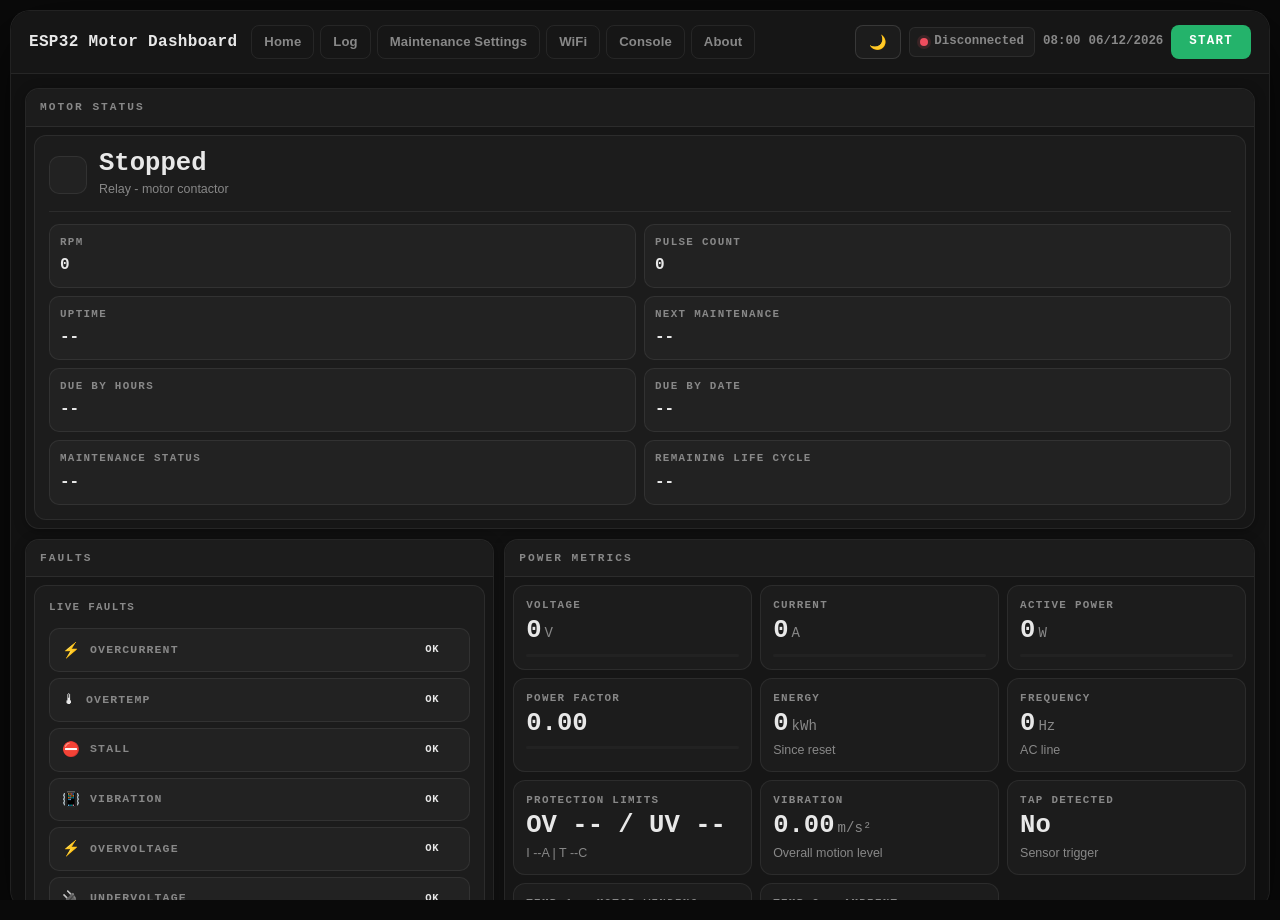
==== commit 46696e1d: "Add files via upload" ====
--- a/index.html
+++ b/index.html
@@ -109,24 +109,24 @@
                     <span class="fault-state badge" id="fault_stall">OK</span>
                     <button class="fault-action-btn fault-action-inline" id="fault_stall_action" type="button" hidden>Resolve</button>
                   </div>
-                  <div class="fault-chip" data-icon="&#128243;">
-                    <span class="fault-name">Vibration</span>
-                    <span class="fault-state badge" id="fault_vibration">OK</span>
-                    <button class="fault-action-btn fault-action-inline" id="fault_vibration_action" type="button" hidden>Resolve</button>
-                  </div>
-                  <div class="fault-chip" data-icon="&#9889;">
-                    <span class="fault-name">Overvoltage</span>
-                    <span class="fault-state badge" id="fault_overvoltage">OK</span>
-                    <button class="fault-action-btn fault-action-inline" id="fault_overvoltage_action" type="button" hidden>Resolve</button>
-                  </div>
-                  <div class="fault-chip" data-icon="&#128268;">
-                    <span class="fault-name">Undervoltage</span>
-                    <span class="fault-state badge" id="fault_undervoltage">OK</span>
-                    <button class="fault-action-btn fault-action-inline" id="fault_undervoltage_action" type="button" hidden>Resolve</button>
-                  </div>
-                </div>
-                <div class="fault-action-status" id="faultActionStatus"></div>
-              </div>
+                  <div class="fault-chip" data-icon="&#128243;">
+                    <span class="fault-name">Vibration</span>
+                    <span class="fault-state badge" id="fault_vibration">OK</span>
+                    <button class="fault-action-btn fault-action-inline" id="fault_vibration_action" type="button" hidden>Resolve</button>
+                  </div>
+                  <div class="fault-chip" data-icon="&#9889;">
+                    <span class="fault-name">Overvoltage</span>
+                    <span class="fault-state badge" id="fault_overvoltage">OK</span>
+                    <button class="fault-action-btn fault-action-inline" id="fault_overvoltage_action" type="button" hidden>Resolve</button>
+                  </div>
+                  <div class="fault-chip" data-icon="&#128268;">
+                    <span class="fault-name">Undervoltage</span>
+                    <span class="fault-state badge" id="fault_undervoltage">OK</span>
+                    <button class="fault-action-btn fault-action-inline" id="fault_undervoltage_action" type="button" hidden>Resolve</button>
+                  </div>
+                </div>
+                <div class="fault-action-status" id="faultActionStatus"></div>
+              </div>
             </div>
           </section>
 
@@ -135,17 +135,20 @@
             <div class="grid grid-power">
               <div class="card">
                 <div class="card-label">Voltage</div>
-                <div class="card-value" id="voltage">0<span class="card-unit">V</span></div>
+                <!-- <div class="card-value" id="voltage">0<span class="card-unit">V</span></div> -->
+                <div class="card-value" id="voltage"><span id="voltageVal">0</span><span class="card-unit">V</span></div>
                 <div class="mini-bar"><div class="mini-bar-fill" id="voltageBar"></div></div>
               </div>
             <div class="card">
               <div class="card-label">Current</div>
-              <div class="card-value" id="current">0<span class="card-unit">A</span></div>
+              <!-- <div class="card-value" id="current">0<span class="card-unit">A</span></div> -->
+              <div class="card-value" id="current"><span id="currentVal">0</span><span class="card-unit">A</span></div>
               <div class="mini-bar"><div class="mini-bar-fill" id="currentBar"></div></div>
             </div>
             <div class="card">
               <div class="card-label">Active power</div>
-              <div class="card-value" id="power">0<span class="card-unit">W</span></div>
+              <!-- <div class="card-value" id="power">0<span class="card-unit">W</span></div> -->
+              <div class="card-value" id="power"><span id="powerVal">0</span><span class="card-unit">W</span></div>
               <div class="mini-bar"><div class="mini-bar-fill" id="powerBar"></div></div>
             </div>
             <div class="card">
@@ -155,24 +158,26 @@
             </div>
             <div class="card">
               <div class="card-label">Energy</div>
-              <div class="card-value" id="energy">0<span class="card-unit">kWh</span></div>
+              <!-- <div class="card-value" id="energy">0<span class="card-unit">kWh</span></div> -->
+               <div class="card-value" id="energy"><span id="energyVal">0</span><span class="card-unit">kWh</span></div>
               <div class="card-sub">Since reset</div>
             </div>
-            <div class="card">
-              <div class="card-label">Frequency</div>
-              <div class="card-value" id="frequency">0<span class="card-unit">Hz</span></div>
-              <div class="card-sub">AC line</div>
-            </div>
-            <div class="card">
-              <div class="card-label">Protection limits</div>
-              <div class="card-value" id="protectionOvUv">OV -- / UV --</div>
-              <div class="card-sub" id="protectionCurrentTemp">I --A | T --C</div>
-            </div>
-            <div class="card">
-              <div class="card-label">Vibration</div>
-              <div class="card-value"><span id="vibrationMagnitude">0.00</span><span class="card-unit">m/s²</span></div>
-              <div class="card-sub">Overall motion level</div>
-            </div>
+            <div class="card">
+              <div class="card-label">Frequency</div>
+              <!-- <div class="card-value" id="frequency">0<span class="card-unit">Hz</span></div> -->
+              <div class="card-value" id="frequency"><span id="freqVal">0</span><span class="card-unit">Hz</span></div>
+              <div class="card-sub">AC line</div>
+            </div>
+            <div class="card">
+              <div class="card-label">Protection limits</div>
+              <div class="card-value" id="protectionOvUv">OV -- / UV --</div>
+              <div class="card-sub" id="protectionCurrentTemp">I --A | T --C</div>
+            </div>
+            <div class="card">
+              <div class="card-label">Vibration</div>
+              <div class="card-value"><span id="vibrationMagnitude">0.00</span><span class="card-unit">m/s²</span></div>
+              <div class="card-sub">Overall motion level</div>
+            </div>
             <div class="card">
               <div class="card-label">Tap detected</div>
               <div class="card-value" id="tapValue">No</div>
@@ -180,12 +185,14 @@
             </div>
             <div class="card">
               <div class="card-label">Temp 1 - Motor winding</div>
-              <div class="card-value" id="temp1">0<span class="card-unit">°C</span></div>
+              <!-- <div class="card-value" id="temp1">0<span class="card-unit">°C</span></div> -->
+              <div class="card-value" id="temp1"><span id="temp1Val">0</span><span class="card-unit">°C</span></div>
               <div class="mini-bar"><div class="mini-bar-fill" id="temp1Bar"></div></div>
             </div>
             <div class="card">
               <div class="card-label">Temp 2 - Ambient</div>
-              <div class="card-value" id="temp2">0<span class="card-unit">°C</span></div>
+              <!-- <div class="card-value" id="temp2">0<span class="card-unit">°C</span></div> -->
+              <div class="card-value" id="temp2"><span id="temp2Val">0</span><span class="card-unit">°C</span></div>
               <div class="card-sub" id="ambientLocationLabel">Location: Detecting...</div>
               <div class="mini-bar"><div class="mini-bar-fill" id="temp2Bar"></div></div>
             </div>
--- a/app.css
+++ b/app.css
@@ -1,5 +1,3 @@
-@import url('https://fonts.googleapis.com/css2?family=IBM+Plex+Mono:wght@400;600;700&family=Inter:wght@400;500;600;700;800&display=swap');
-
 :root {
   /* Charcoal Black theme */
   --bg: #0a0a0a;
@@ -23,8 +21,8 @@
   --shadow: 0 24px 64px rgba(0, 0, 0, 0.7);
   --radius: 16px;
   --color-mode: dark;
-  --font-mono: 'IBM Plex Mono', 'Fira Code', monospace;
-  --font-ui: 'Inter', -apple-system, BlinkMacSystemFont, sans-serif;
+  --font-mono: 'Consolas', 'Courier New', monospace;
+  --font-ui: -apple-system, BlinkMacSystemFont, 'Segoe UI', Roboto, sans-serif;
 }
 
 /* Light theme */
@@ -1141,38 +1139,38 @@
   }
 }
 
-@media (max-width: 760px) {
-  .topbar {
-    flex-direction: column;
-    align-items: flex-start;
-  }
-
-  .topbar-center {
-    width: 100%;
-    flex: 0 0 auto;
-    overflow-x: auto;
-    overflow-y: hidden;
-    white-space: nowrap;
-    flex-wrap: nowrap;
-    -webkit-overflow-scrolling: touch;
-    scrollbar-width: none;
-    padding-bottom: 2px;
-    scroll-snap-type: x proximity;
-  }
-
-  .topbar-center::-webkit-scrollbar {
-    display: none;
-  }
-
-  .top-link {
-    flex: 0 0 auto;
-    scroll-snap-align: start;
-  }
-
-  .topbar-right {
-    width: 100%;
-    flex-wrap: wrap;
-  }
+@media (max-width: 760px) {
+  .topbar {
+    flex-direction: column;
+    align-items: flex-start;
+  }
+
+  .topbar-center {
+    width: 100%;
+    flex: 0 0 auto;
+    overflow-x: auto;
+    overflow-y: hidden;
+    white-space: nowrap;
+    flex-wrap: nowrap;
+    -webkit-overflow-scrolling: touch;
+    scrollbar-width: none;
+    padding-bottom: 2px;
+    scroll-snap-type: x proximity;
+  }
+
+  .topbar-center::-webkit-scrollbar {
+    display: none;
+  }
+
+  .top-link {
+    flex: 0 0 auto;
+    scroll-snap-align: start;
+  }
+
+  .topbar-right {
+    width: 100%;
+    flex-wrap: wrap;
+  }
 
   .grid-power,
   .motor-metrics-grid,
